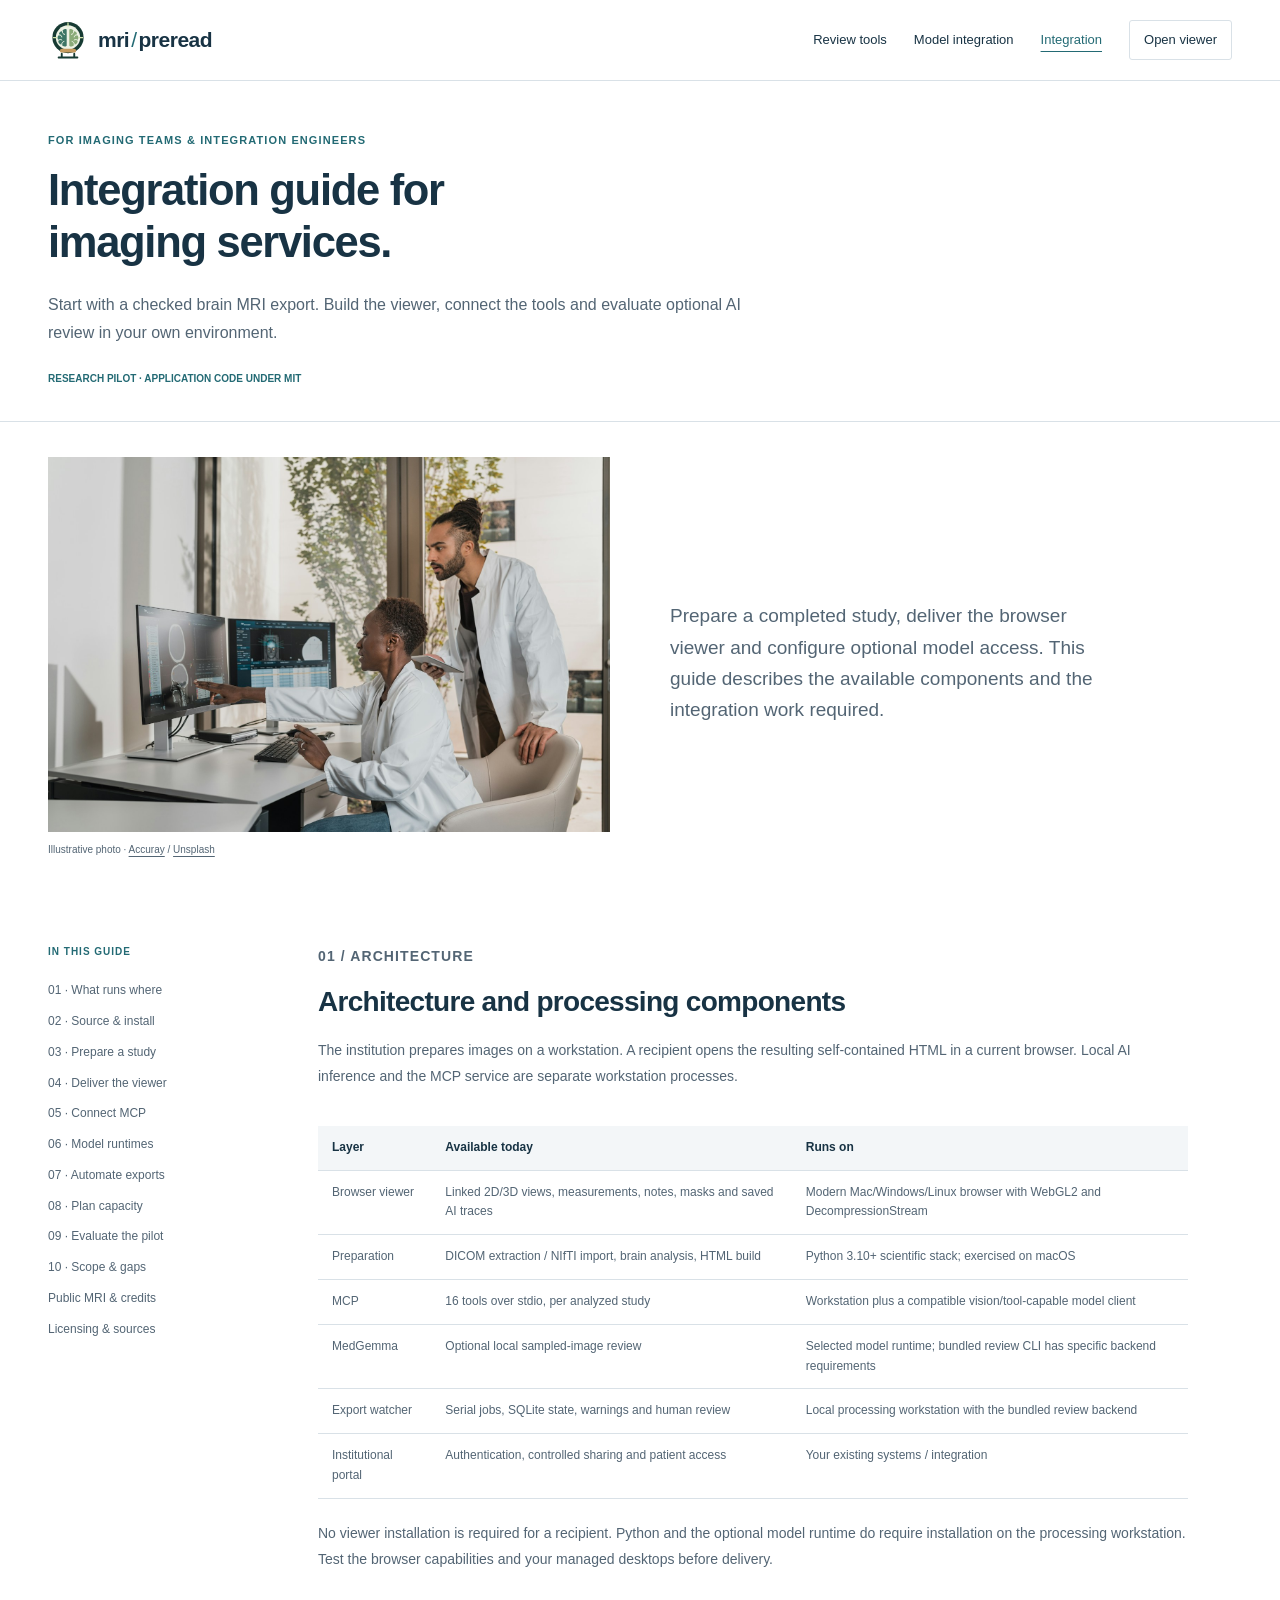
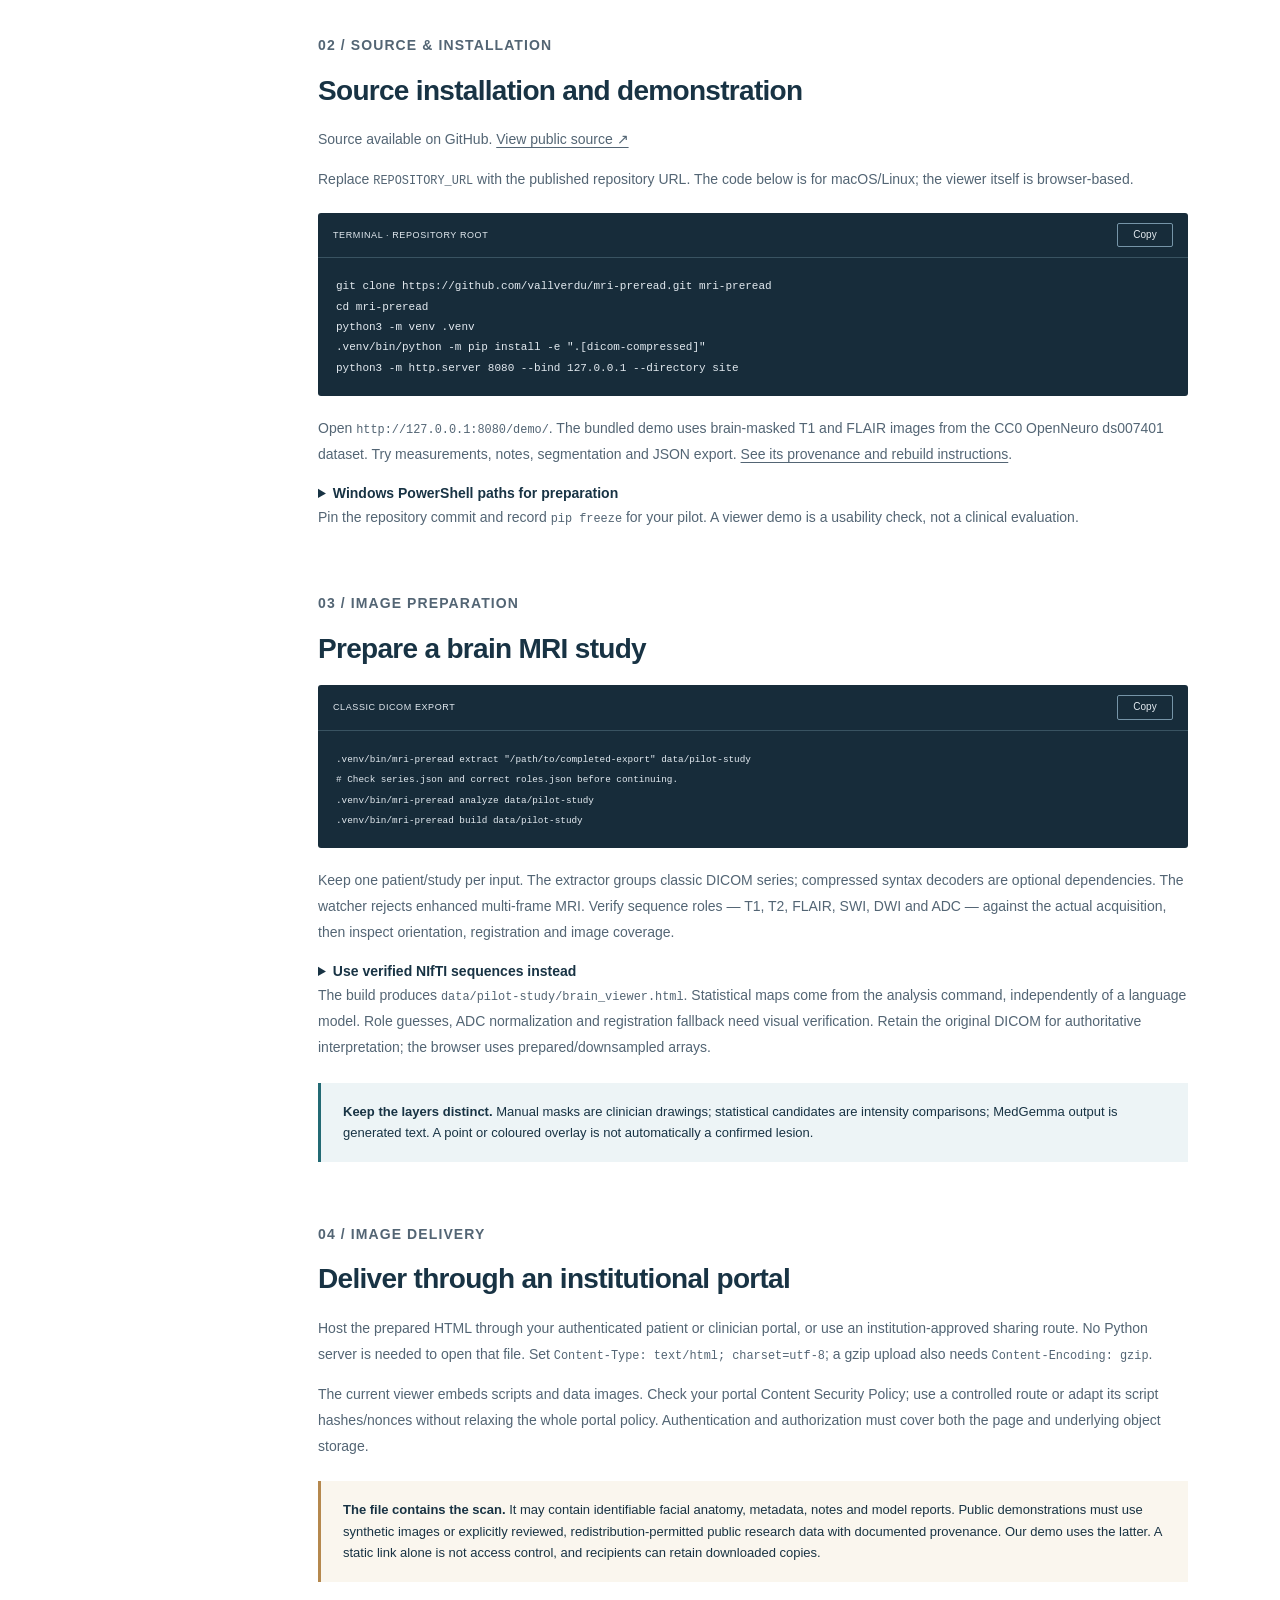
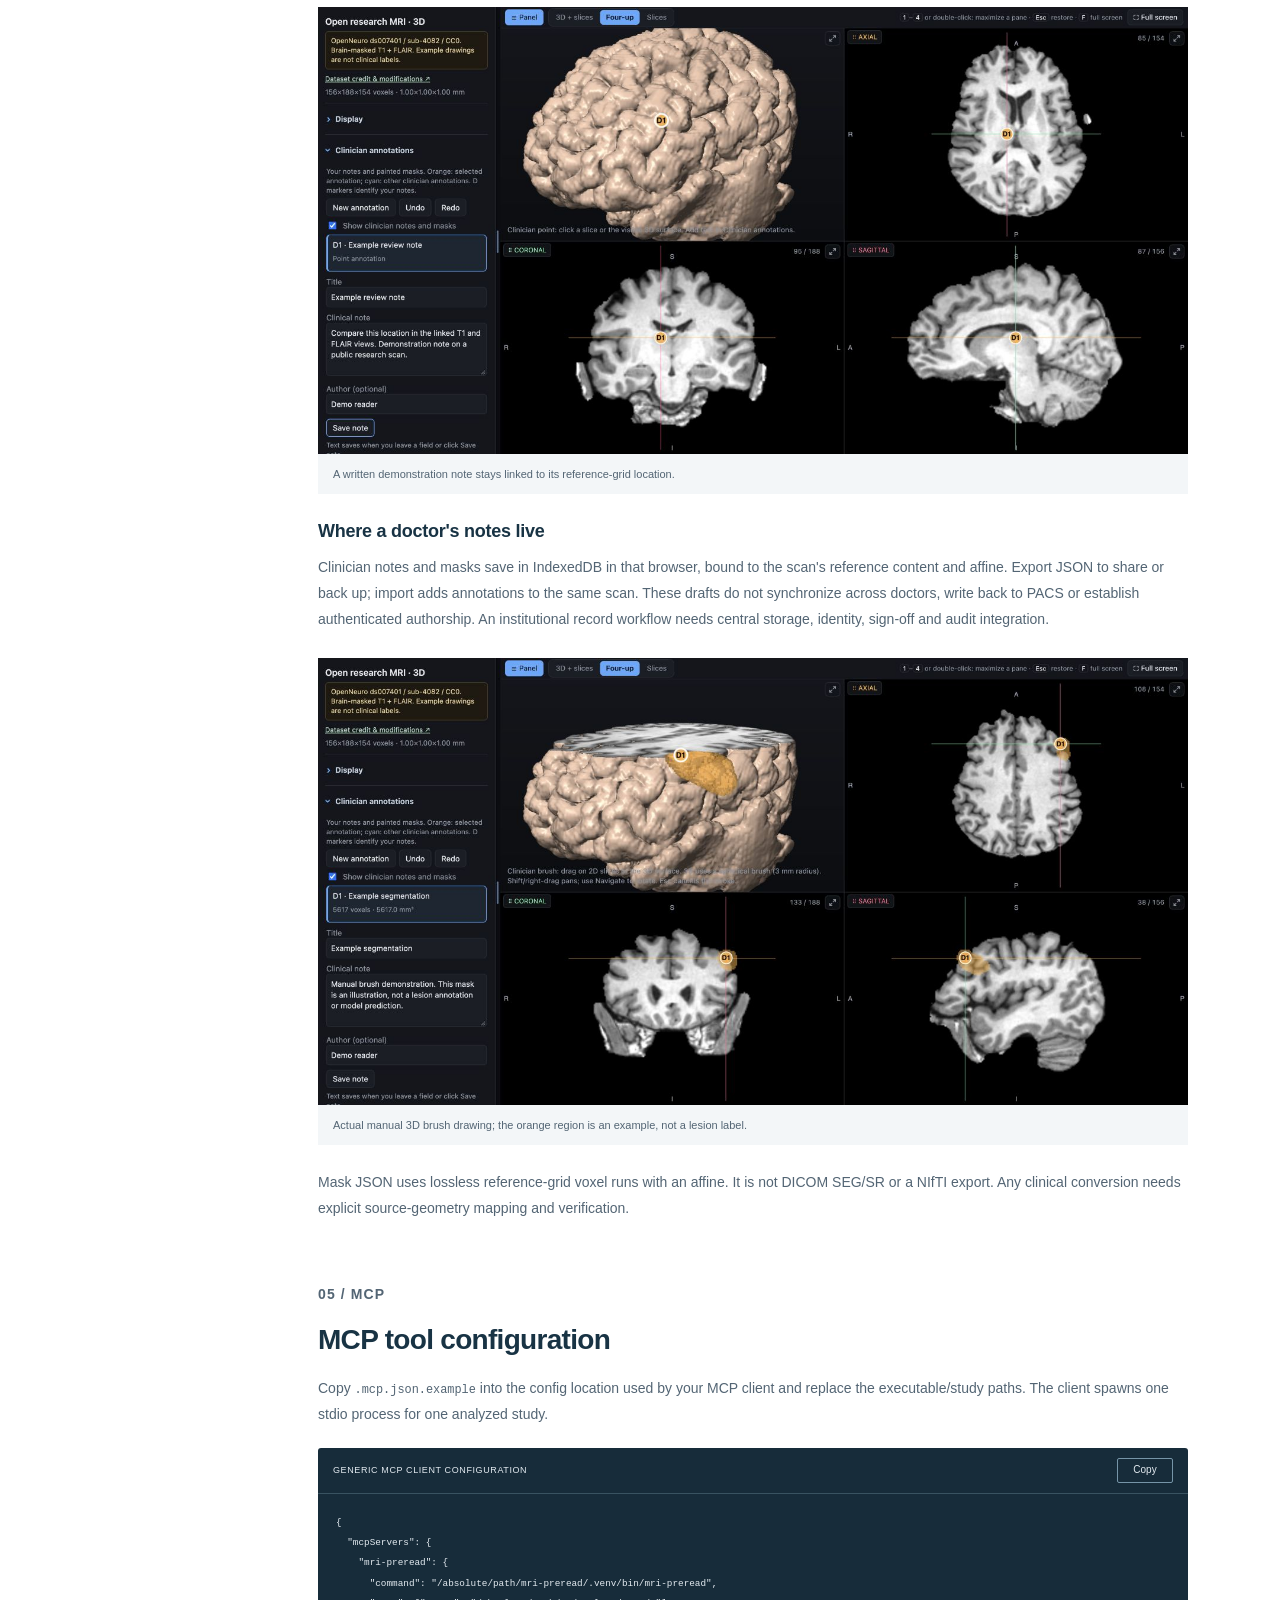
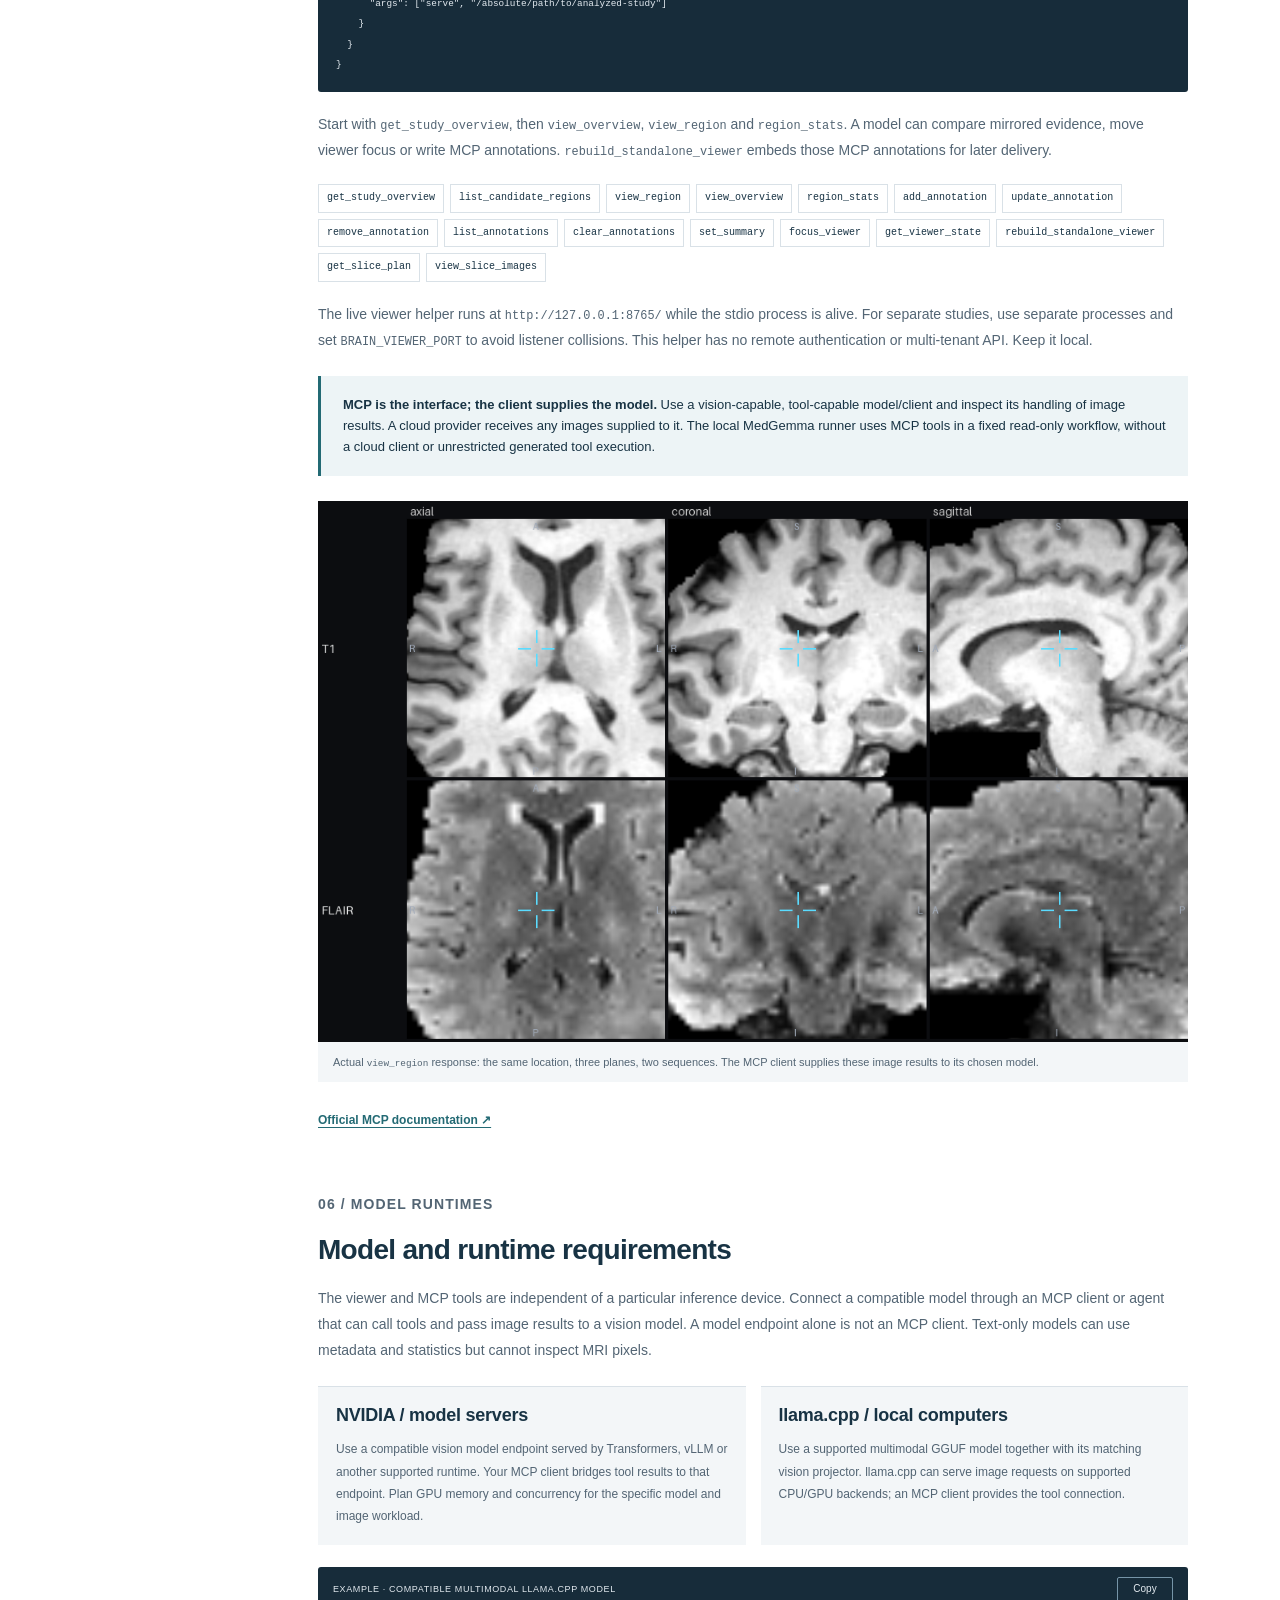
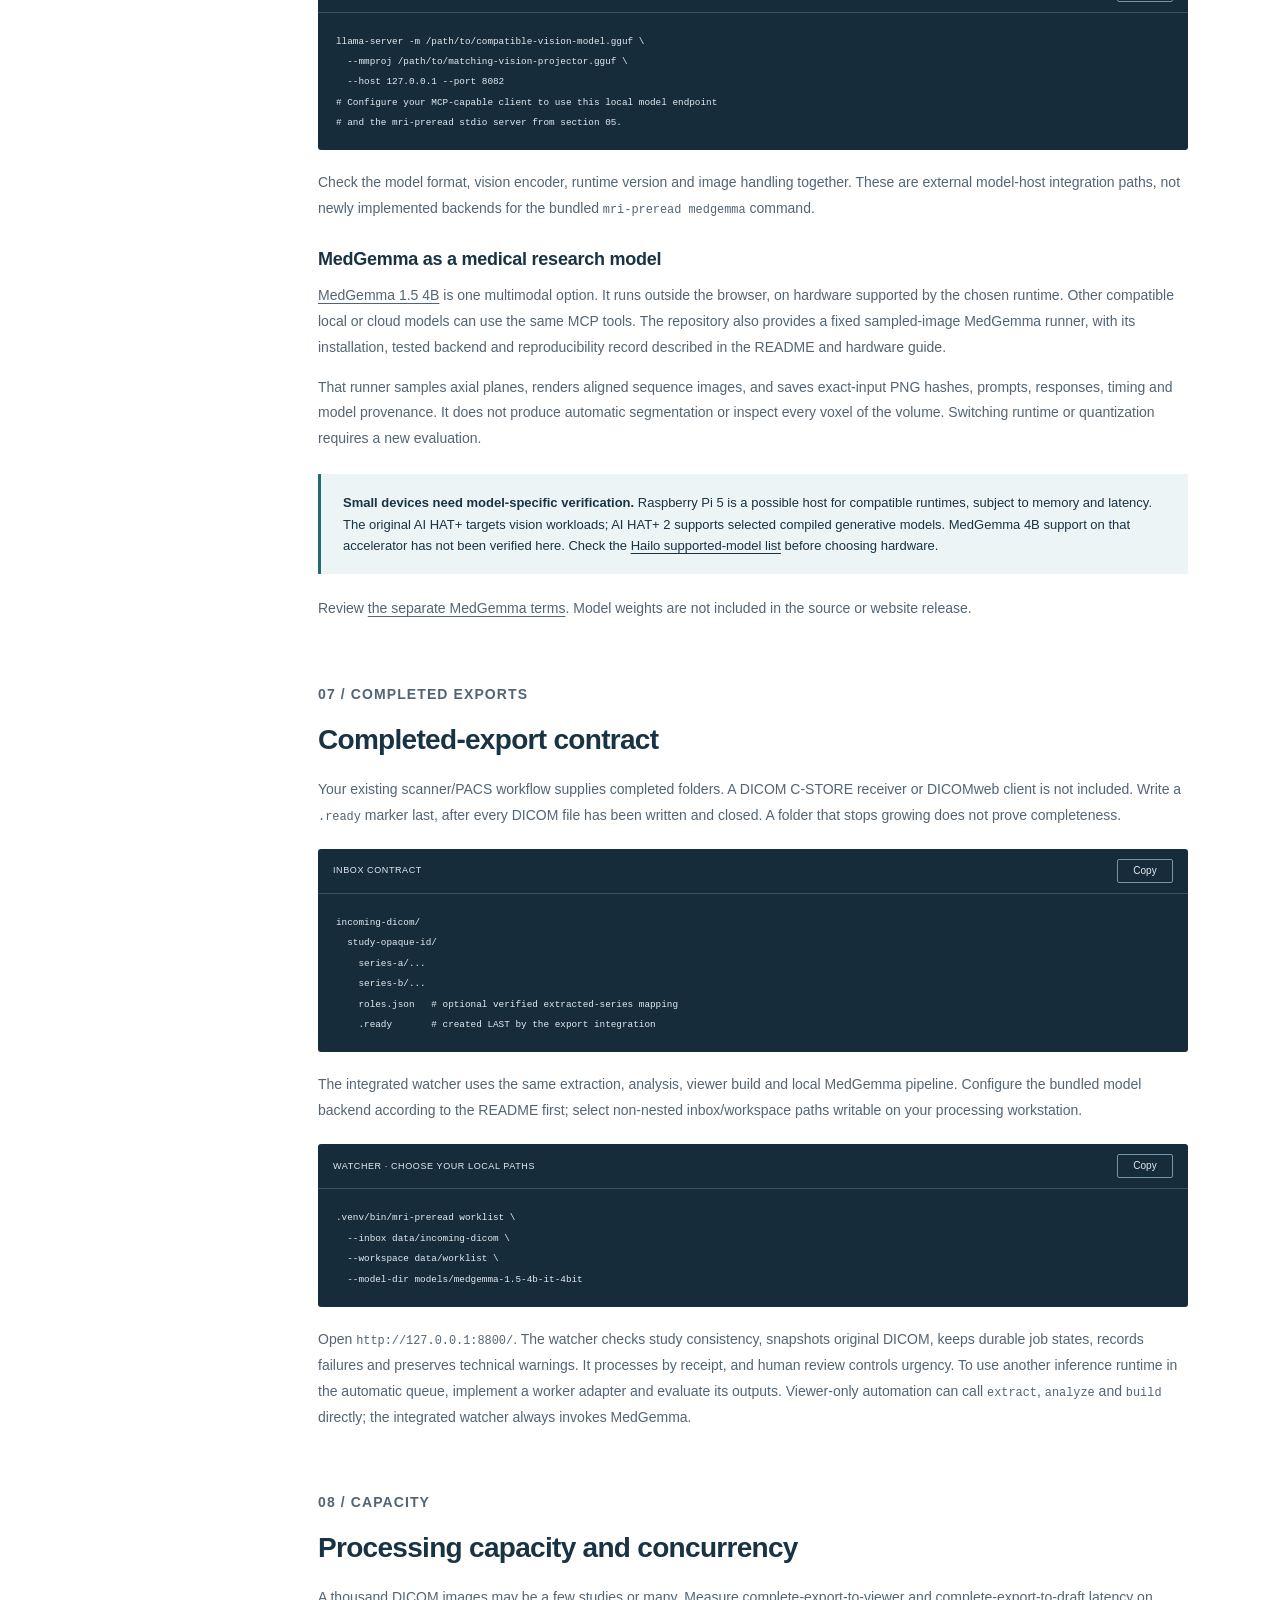
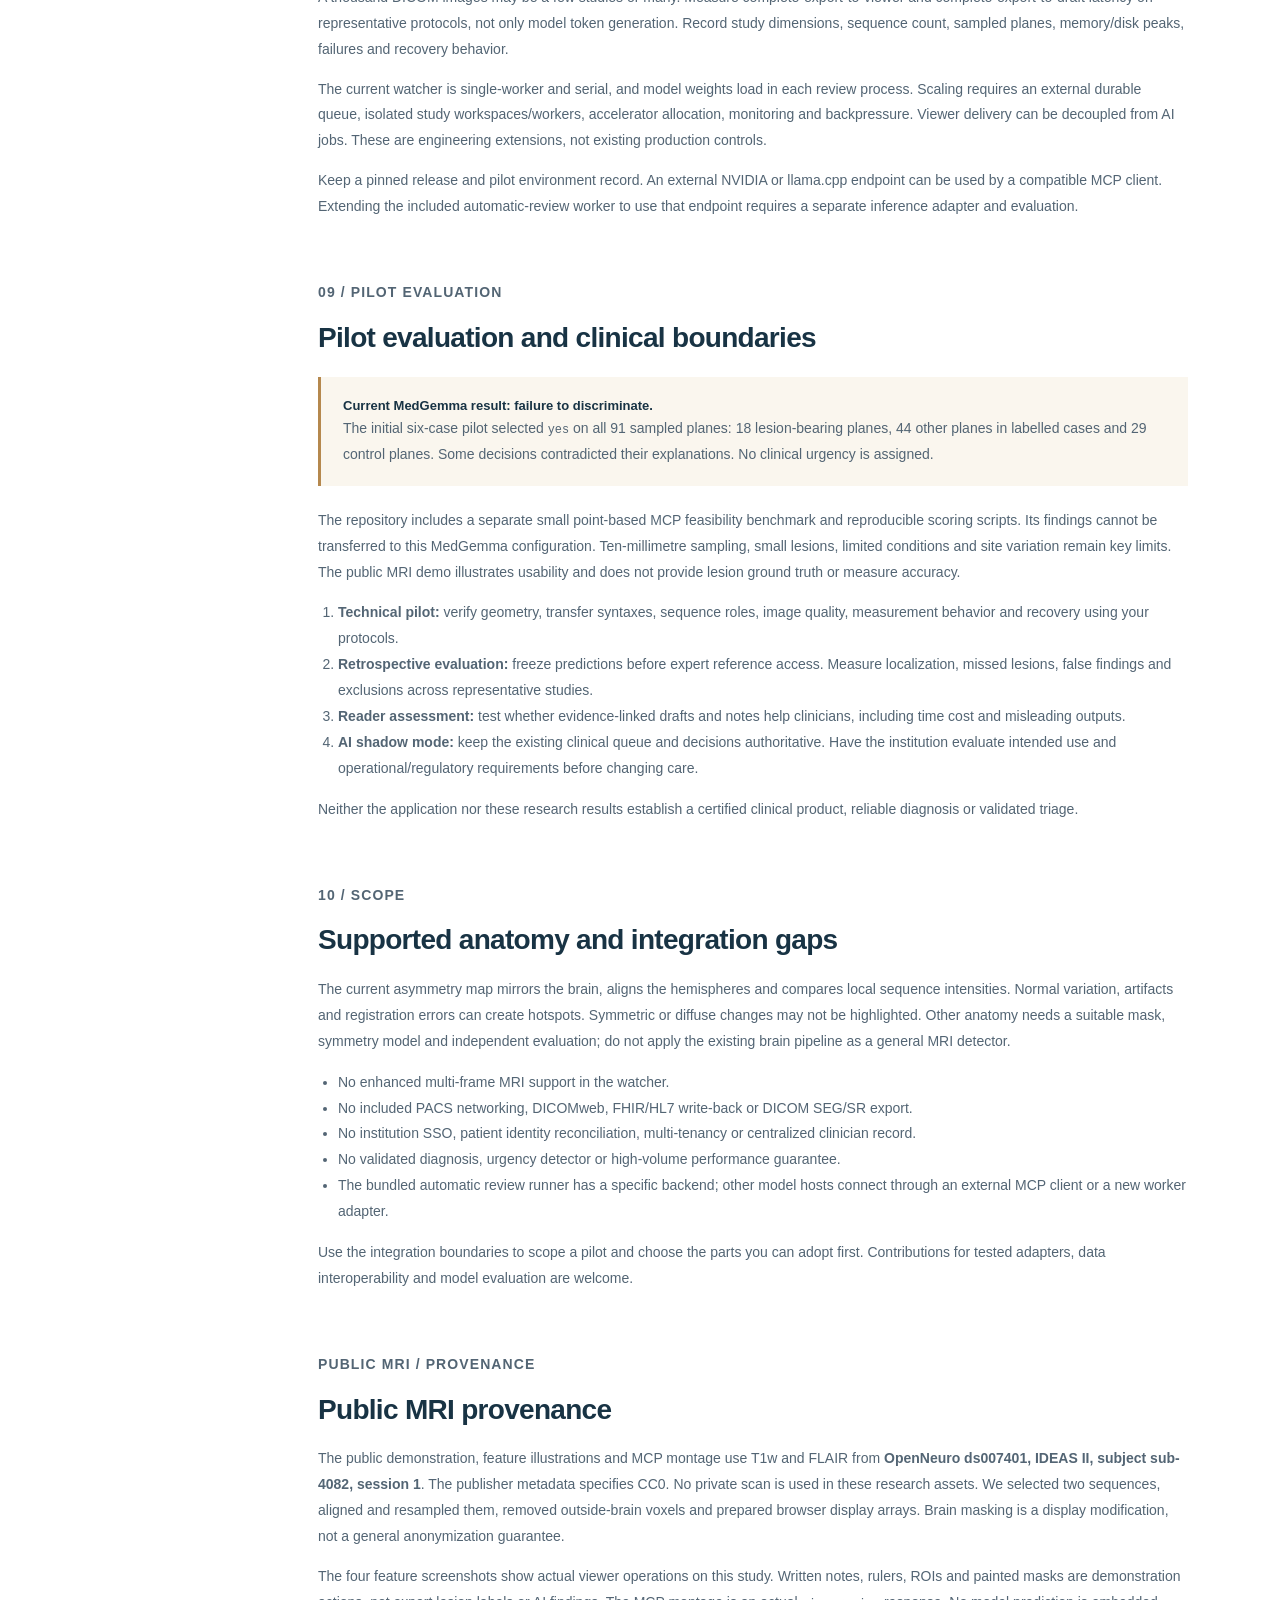
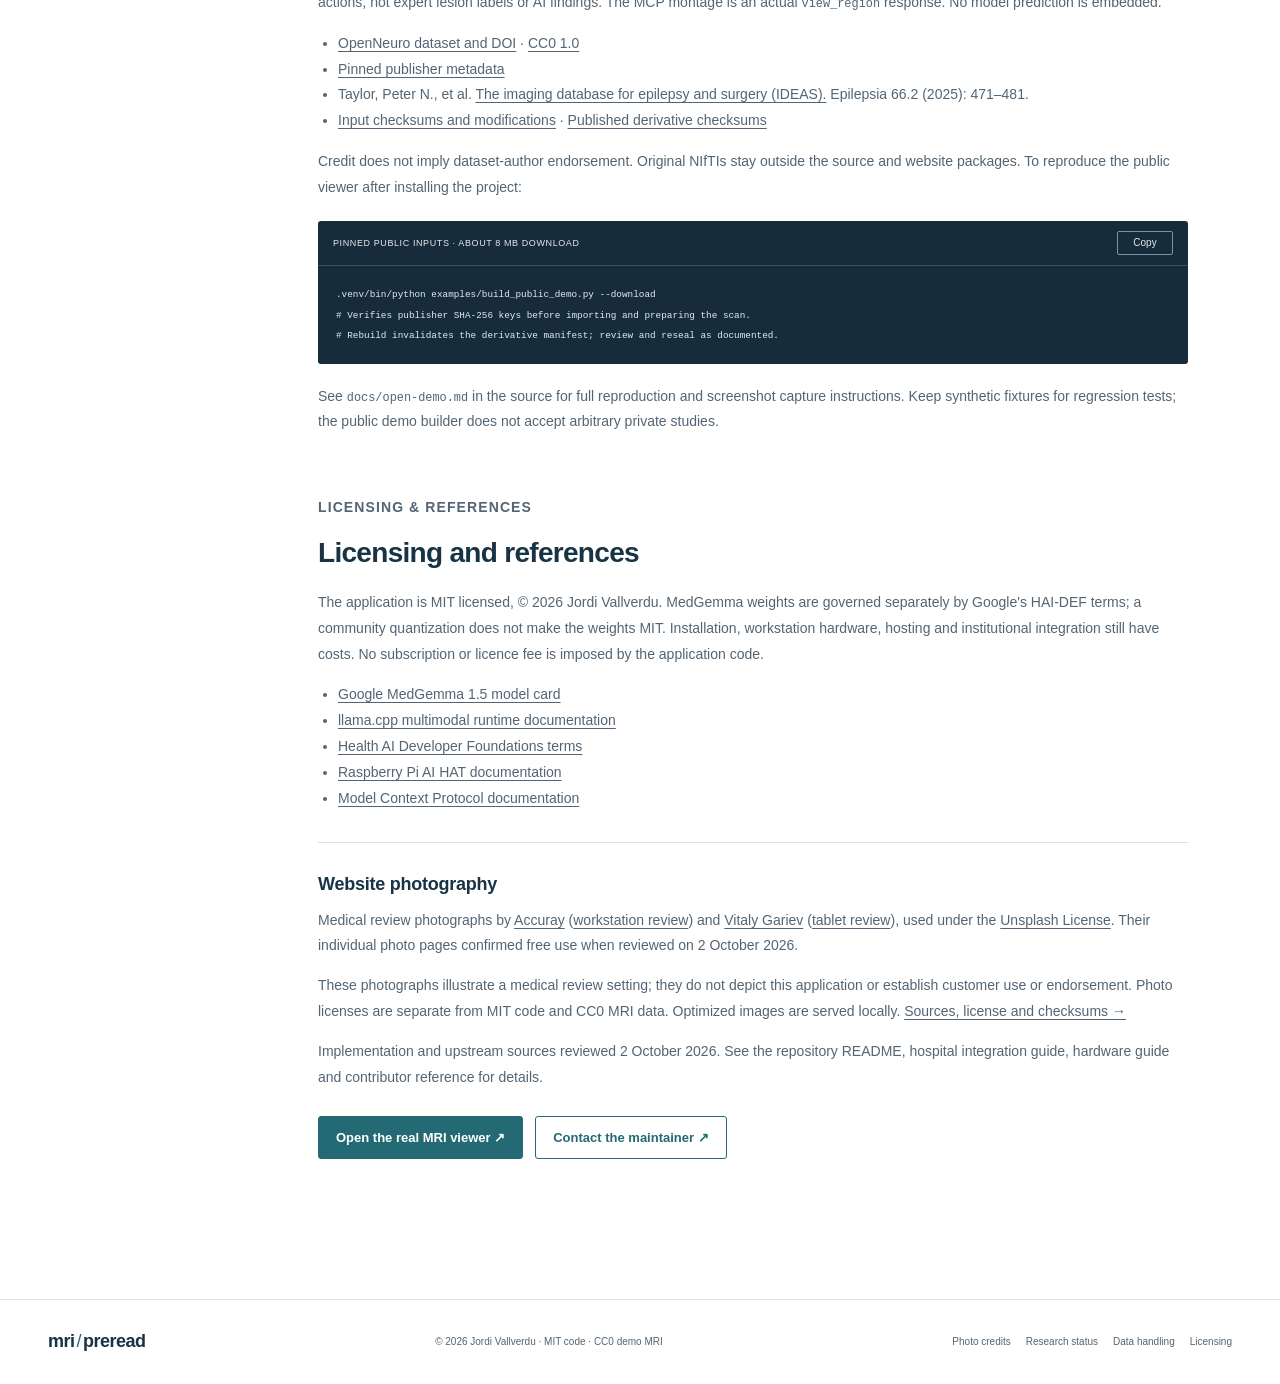
==== site/integrate.html @ c19b7499 "Initial public release of MRI viewer and research assistant" ====
<!doctype html><html lang="en"><head><meta charset="utf-8"><meta name="viewport" content="width=device-width, initial-scale=1"><meta name="description" content="A practical integration guide for hospitals and imaging clinics: clone, prepare MRI, deliver a browser viewer, configure MCP, run MedGemma locally and automate completed exports."><meta name="theme-color" content="#ffffff"><title>Integration guide · mri-preread</title><link rel="icon" href="assets/icon.svg" type="image/svg+xml"><link rel="stylesheet" href="styles.css?v=interactive-header-3"><script src="site-config.js" defer></script><script src="site.js" defer></script></head>
<body><a class="skip" href="#main">Skip to content</a><header class="header"><a class="brand" href="index.html"><img src="assets/icon.svg" alt="" width="40" height="40">mri<span>/</span>preread</a><nav aria-label="Main navigation"><a href="index.html#workspace">Review tools</a><a href="index.html#ai">Model integration</a><a href="integrate.html" aria-current="page">Integration</a><a class="nav-cta" href="demo/index.html#panel=1">Open viewer</a></nav></header>
<main id="main"><div class="guide-hero wrap"><p class="eyebrow">FOR IMAGING TEAMS &amp; INTEGRATION ENGINEERS</p><h1>Integration guide for<br>imaging services.</h1><p class="lead">Start with a checked brain MRI export. Build the viewer, connect the tools and evaluate optional AI review in your own environment.</p><span class="tag">RESEARCH PILOT · APPLICATION CODE UNDER MIT</span></div>
<div class="wrap guide-photo"><figure><img src="assets/clinical-review.jpg" alt="Illustrative photograph of two clinicians discussing medical images at a workstation" width="1600" height="1067" loading="lazy" decoding="async"><figcaption>Illustrative photo · <a href="https://unsplash.com/@accuray">Accuray</a> / <a href="https://unsplash.com/photos/medical-professionals-reviewing-brain-scan-5VkNa1LrS8A">Unsplash</a></figcaption></figure><p>Prepare a completed study, deliver the browser viewer and configure optional model access. This guide describes the available components and the integration work required.</p></div>
<div class="guide-grid wrap"><nav class="guide-nav" aria-label="Guide contents"><span>IN THIS GUIDE</span><a href="#architecture">01 · What runs where</a><a href="#source">02 · Source &amp; install</a><a href="#prepare">03 · Prepare a study</a><a href="#delivery">04 · Deliver the viewer</a><a href="#mcp">05 · Connect MCP</a><a href="#medgemma">06 · Model runtimes</a><a href="#exports">07 · Automate exports</a><a href="#capacity">08 · Plan capacity</a><a href="#validation">09 · Evaluate the pilot</a><a href="#scope">10 · Scope &amp; gaps</a><a href="#dataset">Public MRI &amp; credits</a><a href="#license">Licensing &amp; sources</a></nav>
<div class="guide-content">
<section id="architecture"><p class="eyebrow">01 / ARCHITECTURE</p><h2>Architecture and processing components</h2><p>The institution prepares images on a workstation. A recipient opens the resulting self-contained HTML in a current browser. Local AI inference and the MCP service are separate workstation processes.</p><div class="table-wrap"><table><thead><tr><th>Layer</th><th>Available today</th><th>Runs on</th></tr></thead><tbody><tr><td>Browser viewer</td><td>Linked 2D/3D views, measurements, notes, masks and saved AI traces</td><td>Modern Mac/Windows/Linux browser with WebGL2 and DecompressionStream</td></tr><tr><td>Preparation</td><td>DICOM extraction / NIfTI import, brain analysis, HTML build</td><td>Python 3.10+ scientific stack; exercised on macOS</td></tr><tr><td>MCP</td><td>16 tools over stdio, per analyzed study</td><td>Workstation plus a compatible vision/tool-capable model client</td></tr><tr><td>MedGemma</td><td>Optional local sampled-image review</td><td>Selected model runtime; bundled review CLI has specific backend requirements</td></tr><tr><td>Export watcher</td><td>Serial jobs, SQLite state, warnings and human review</td><td>Local processing workstation with the bundled review backend</td></tr><tr><td>Institutional portal</td><td>Authentication, controlled sharing and patient access</td><td>Your existing systems / integration</td></tr></tbody></table></div><p>No viewer installation is required for a recipient. Python and the optional model runtime do require installation on the processing workstation. Test the browser capabilities and your managed desktops before delivery.</p></section>
<section id="source"><p class="eyebrow">02 / SOURCE &amp; INSTALLATION</p><h2>Source installation and demonstration</h2><p><span data-repo-state>The public repository URL has not been assigned for this release.</span> <a data-repo-link href="https://github.com/vallverdu">Maintainer source profile ↗</a></p><p class="repo-hint">Replace <code>REPOSITORY_URL</code> with the published repository URL. The code below is for macOS/Linux; the viewer itself is browser-based.</p><div class="code-block"><div class="code-top"><span>TERMINAL · REPOSITORY ROOT</span><button class="copy" data-copy="installCode">Copy</button></div><pre id="installCode"><code>git clone REPOSITORY_URL mri-preread
cd mri-preread
python3 -m venv .venv
.venv/bin/python -m pip install -e ".[dicom-compressed]"
python3 -m http.server 8080 --bind 127.0.0.1 --directory site</code></pre></div><p>Open <code>http://127.0.0.1:8080/demo/</code>. The bundled demo uses brain-masked T1 and FLAIR images from the CC0 OpenNeuro ds007401 dataset. Try measurements, notes, segmentation and JSON export. <a href="#dataset">See its provenance and rebuild instructions</a>.</p><details><summary>Windows PowerShell paths for preparation</summary><div class="code-block"><pre><code>py -m venv .venv
.venv\Scripts\python.exe -m pip install -e ".[dicom-compressed]"
.venv\Scripts\mri-preread.exe extract "C:\path\to\export" data\pilot-study</code></pre></div><p>Windows preparation has not been verified here against institutional acquisitions. The included review CLI and integrated watcher have additional backend prerequisites documented in the repository hardware guide. Check your dependency and DICOM protocol support.</p></details><p>Pin the repository commit and record <code>pip freeze</code> for your pilot. A viewer demo is a usability check, not a clinical evaluation.</p></section>
<section id="prepare"><p class="eyebrow">03 / IMAGE PREPARATION</p><h2>Prepare a brain MRI study</h2><div class="code-block"><div class="code-top"><span>CLASSIC DICOM EXPORT</span><button class="copy" data-copy="prepareCode">Copy</button></div><pre id="prepareCode"><code>.venv/bin/mri-preread extract "/path/to/completed-export" data/pilot-study
# Check series.json and correct roles.json before continuing.
.venv/bin/mri-preread analyze data/pilot-study
.venv/bin/mri-preread build data/pilot-study</code></pre></div><p>Keep one patient/study per input. The extractor groups classic DICOM series; compressed syntax decoders are optional dependencies. The watcher rejects enhanced multi-frame MRI. Verify sequence roles — T1, T2, FLAIR, SWI, DWI and ADC — against the actual acquisition, then inspect orientation, registration and image coverage.</p><details><summary>Use verified NIfTI sequences instead</summary><div class="code-block"><pre><code>.venv/bin/mri-preread import data/pilot-study \
  --flair "/path/to/flair.nii.gz" \
  --dwi "/path/to/dwi.nii.gz" \
  --adc "/path/to/adc.nii.gz"
.venv/bin/mri-preread analyze data/pilot-study
.venv/bin/mri-preread build data/pilot-study</code></pre></div></details><p>The build produces <code>data/pilot-study/brain_viewer.html</code>. Statistical maps come from the analysis command, independently of a language model. Role guesses, ADC normalization and registration fallback need visual verification. Retain the original DICOM for authoritative interpretation; the browser uses prepared/downsampled arrays.</p><div class="callout"><strong>Keep the layers distinct.</strong> Manual masks are clinician drawings; statistical candidates are intensity comparisons; MedGemma output is generated text. A point or coloured overlay is not automatically a confirmed lesion.</div></section>
<section id="delivery"><p class="eyebrow">04 / IMAGE DELIVERY</p><h2>Deliver through an institutional portal</h2><p>Host the prepared HTML through your authenticated patient or clinician portal, or use an institution-approved sharing route. No Python server is needed to open that file. Set <code>Content-Type: text/html; charset=utf-8</code>; a gzip upload also needs <code>Content-Encoding: gzip</code>.</p><p>The current viewer embeds scripts and data images. Check your portal Content Security Policy; use a controlled route or adapt its script hashes/nonces without relaxing the whole portal policy. Authentication and authorization must cover both the page and underlying object storage.</p><div class="callout warning"><strong>The file contains the scan.</strong> It may contain identifiable facial anatomy, metadata, notes and model reports. Public demonstrations must use synthetic images or explicitly reviewed, redistribution-permitted public research data with documented provenance. Our demo uses the latter. A static link alone is not access control, and recipients can retain downloaded copies.</div><figure class="guide-illustration"><img src="assets/feature-notes.jpg" alt="Example written note linked to a 3D marker and three real MRI planes" width="1470" height="756" loading="lazy"><figcaption>A written demonstration note stays linked to its reference-grid location.</figcaption></figure><h3>Where a doctor's notes live</h3><p>Clinician notes and masks save in IndexedDB in that browser, bound to the scan's reference content and affine. Export JSON to share or back up; import adds annotations to the same scan. These drafts do not synchronize across doctors, write back to PACS or establish authenticated authorship. An institutional record workflow needs central storage, identity, sign-off and audit integration.</p><figure class="guide-illustration"><img src="assets/feature-masks.jpg" alt="Demonstration mask painted on the real MRI surface and visible in all three planes" width="1470" height="756" loading="lazy"><figcaption>Actual manual 3D brush drawing; the orange region is an example, not a lesion label.</figcaption></figure><p>Mask JSON uses lossless reference-grid voxel runs with an affine. It is not DICOM SEG/SR or a NIfTI export. Any clinical conversion needs explicit source-geometry mapping and verification.</p></section>
<section id="mcp"><p class="eyebrow">05 / MCP</p><h2>MCP tool configuration</h2><p>Copy <code>.mcp.json.example</code> into the config location used by your MCP client and replace the executable/study paths. The client spawns one stdio process for one analyzed study.</p><div class="code-block"><div class="code-top"><span>GENERIC MCP CLIENT CONFIGURATION</span><button class="copy" data-copy="mcpCode">Copy</button></div><pre id="mcpCode"><code>{
  "mcpServers": {
    "mri-preread": {
      "command": "/absolute/path/mri-preread/.venv/bin/mri-preread",
      "args": ["serve", "/absolute/path/to/analyzed-study"]
    }
  }
}</code></pre></div><p>Start with <code>get_study_overview</code>, then <code>view_overview</code>, <code>view_region</code> and <code>region_stats</code>. A model can compare mirrored evidence, move viewer focus or write MCP annotations. <code>rebuild_standalone_viewer</code> embeds those MCP annotations for later delivery.</p><div class="tool-pills"><code>get_study_overview</code><code>list_candidate_regions</code><code>view_region</code><code>view_overview</code><code>region_stats</code><code>add_annotation</code><code>update_annotation</code><code>remove_annotation</code><code>list_annotations</code><code>clear_annotations</code><code>set_summary</code><code>focus_viewer</code><code>get_viewer_state</code><code>rebuild_standalone_viewer</code><code>get_slice_plan</code><code>view_slice_images</code></div><p>The live viewer helper runs at <code>http://127.0.0.1:8765/</code> while the stdio process is alive. For separate studies, use separate processes and set <code>BRAIN_VIEWER_PORT</code> to avoid listener collisions. This helper has no remote authentication or multi-tenant API. Keep it local.</p><div class="callout"><strong>MCP is the interface; the client supplies the model.</strong> Use a vision-capable, tool-capable model/client and inspect its handling of image results. A cloud provider receives any images supplied to it. The local MedGemma runner uses MCP tools in a fixed read-only workflow, without a cloud client or unrestricted generated tool execution.</div><figure class="guide-illustration"><img src="assets/feature-mcp.png" alt="Actual MCP view_region result showing three planes of the public T1 and FLAIR scan" width="1078" height="670" loading="lazy"><figcaption>Actual <code>view_region</code> response: the same location, three planes, two sequences. The MCP client supplies these image results to its chosen model.</figcaption></figure><a class="text-link" href="https://modelcontextprotocol.io/docs/getting-started/intro">Official MCP documentation ↗</a></section>
<section id="medgemma"><p class="eyebrow">06 / MODEL RUNTIMES</p><h2>Model and runtime requirements</h2><p>The viewer and MCP tools are independent of a particular inference device. Connect a compatible model through an MCP client or agent that can call tools and pass image results to a vision model. A model endpoint alone is not an MCP client. Text-only models can use metadata and statistics but cannot inspect MRI pixels.</p><div class="runtime-grid"><article><h3>NVIDIA / model servers</h3><p>Use a compatible vision model endpoint served by Transformers, vLLM or another supported runtime. Your MCP client bridges tool results to that endpoint. Plan GPU memory and concurrency for the specific model and image workload.</p></article><article><h3>llama.cpp / local computers</h3><p>Use a supported multimodal GGUF model together with its matching vision projector. llama.cpp can serve image requests on supported CPU/GPU backends; an MCP client provides the tool connection.</p></article></div><div class="code-block"><div class="code-top"><span>EXAMPLE · COMPATIBLE MULTIMODAL LLAMA.CPP MODEL</span><button class="copy" data-copy="modelCode">Copy</button></div><pre id="modelCode"><code>llama-server -m /path/to/compatible-vision-model.gguf \
  --mmproj /path/to/matching-vision-projector.gguf \
  --host 127.0.0.1 --port 8082
# Configure your MCP-capable client to use this local model endpoint
# and the mri-preread stdio server from section 05.</code></pre></div><p>Check the model format, vision encoder, runtime version and image handling together. These are external model-host integration paths, not newly implemented backends for the bundled <code>mri-preread medgemma</code> command.</p><h3>MedGemma as a medical research model</h3><p><a href="https://huggingface.co/google/medgemma-1.5-4b-it">MedGemma 1.5 4B</a> is one multimodal option. It runs outside the browser, on hardware supported by the chosen runtime. Other compatible local or cloud models can use the same MCP tools. The repository also provides a fixed sampled-image MedGemma runner, with its installation, tested backend and reproducibility record described in the README and hardware guide.</p><p>That runner samples axial planes, renders aligned sequence images, and saves exact-input PNG hashes, prompts, responses, timing and model provenance. It does not produce automatic segmentation or inspect every voxel of the volume. Switching runtime or quantization requires a new evaluation.</p><div class="callout"><strong>Small devices need model-specific verification.</strong> Raspberry Pi 5 is a possible host for compatible runtimes, subject to memory and latency. The original AI HAT+ targets vision workloads; AI HAT+ 2 supports selected compiled generative models. MedGemma 4B support on that accelerator has not been verified here. Check the <a href="https://github.com/hailo-ai/hailo_model_zoo_genai/blob/main/docs/MODELS.rst">Hailo supported-model list</a> before choosing hardware.</div><p>Review <a href="https://developers.google.com/health-ai-developer-foundations/terms">the separate MedGemma terms</a>. Model weights are not included in the source or website release.</p></section>
<section id="exports"><p class="eyebrow">07 / COMPLETED EXPORTS</p><h2>Completed-export contract</h2><p>Your existing scanner/PACS workflow supplies completed folders. A DICOM C-STORE receiver or DICOMweb client is not included. Write a <code>.ready</code> marker last, after every DICOM file has been written and closed. A folder that stops growing does not prove completeness.</p><div class="code-block"><div class="code-top"><span>INBOX CONTRACT</span><button class="copy" data-copy="folderCode">Copy</button></div><pre id="folderCode"><code>incoming-dicom/
  study-opaque-id/
    series-a/...
    series-b/...
    roles.json   # optional verified extracted-series mapping
    .ready       # created LAST by the export integration</code></pre></div><p>The integrated watcher uses the same extraction, analysis, viewer build and local MedGemma pipeline. Configure the bundled model backend according to the README first; select non-nested inbox/workspace paths writable on your processing workstation.</p><div class="code-block"><div class="code-top"><span>WATCHER · CHOOSE YOUR LOCAL PATHS</span><button class="copy" data-copy="watchCode">Copy</button></div><pre id="watchCode"><code>.venv/bin/mri-preread worklist \
  --inbox data/incoming-dicom \
  --workspace data/worklist \
  --model-dir models/medgemma-1.5-4b-it-4bit</code></pre></div><p>Open <code>http://127.0.0.1:8800/</code>. The watcher checks study consistency, snapshots original DICOM, keeps durable job states, records failures and preserves technical warnings. It processes by receipt, and human review controls urgency. To use another inference runtime in the automatic queue, implement a worker adapter and evaluate its outputs. Viewer-only automation can call <code>extract</code>, <code>analyze</code> and <code>build</code> directly; the integrated watcher always invokes MedGemma.</p></section>
<section id="capacity"><p class="eyebrow">08 / CAPACITY</p><h2>Processing capacity and concurrency</h2><p>A thousand DICOM images may be a few studies or many. Measure complete-export-to-viewer and complete-export-to-draft latency on representative protocols, not only model token generation. Record study dimensions, sequence count, sampled planes, memory/disk peaks, failures and recovery behavior.</p><p>The current watcher is single-worker and serial, and model weights load in each review process. Scaling requires an external durable queue, isolated study workspaces/workers, accelerator allocation, monitoring and backpressure. Viewer delivery can be decoupled from AI jobs. These are engineering extensions, not existing production controls.</p><p>Keep a pinned release and pilot environment record. An external NVIDIA or llama.cpp endpoint can be used by a compatible MCP client. Extending the included automatic-review worker to use that endpoint requires a separate inference adapter and evaluation.</p></section>
<section id="validation"><p class="eyebrow">09 / PILOT EVALUATION</p><h2>Pilot evaluation and clinical boundaries</h2><div class="callout warning"><strong>Current MedGemma result: failure to discriminate.</strong><p>The initial six-case pilot selected <code>yes</code> on all 91 sampled planes: 18 lesion-bearing planes, 44 other planes in labelled cases and 29 control planes. Some decisions contradicted their explanations. No clinical urgency is assigned.</p></div><p>The repository includes a separate small point-based MCP feasibility benchmark and reproducible scoring scripts. Its findings cannot be transferred to this MedGemma configuration. Ten-millimetre sampling, small lesions, limited conditions and site variation remain key limits. The public MRI demo illustrates usability and does not provide lesion ground truth or measure accuracy.</p><ol><li><strong>Technical pilot:</strong> verify geometry, transfer syntaxes, sequence roles, image quality, measurement behavior and recovery using your protocols.</li><li><strong>Retrospective evaluation:</strong> freeze predictions before expert reference access. Measure localization, missed lesions, false findings and exclusions across representative studies.</li><li><strong>Reader assessment:</strong> test whether evidence-linked drafts and notes help clinicians, including time cost and misleading outputs.</li><li><strong>AI shadow mode:</strong> keep the existing clinical queue and decisions authoritative. Have the institution evaluate intended use and operational/regulatory requirements before changing care.</li></ol><p>Neither the application nor these research results establish a certified clinical product, reliable diagnosis or validated triage.</p></section>
<section id="scope"><p class="eyebrow">10 / SCOPE</p><h2>Supported anatomy and integration gaps</h2><p>The current asymmetry map mirrors the brain, aligns the hemispheres and compares local sequence intensities. Normal variation, artifacts and registration errors can create hotspots. Symmetric or diffuse changes may not be highlighted. Other anatomy needs a suitable mask, symmetry model and independent evaluation; do not apply the existing brain pipeline as a general MRI detector.</p><ul><li>No enhanced multi-frame MRI support in the watcher.</li><li>No included PACS networking, DICOMweb, FHIR/HL7 write-back or DICOM SEG/SR export.</li><li>No institution SSO, patient identity reconciliation, multi-tenancy or centralized clinician record.</li><li>No validated diagnosis, urgency detector or high-volume performance guarantee.</li><li>The bundled automatic review runner has a specific backend; other model hosts connect through an external MCP client or a new worker adapter.</li></ul><p>Use the integration boundaries to scope a pilot and choose the parts you can adopt first. Contributions for tested adapters, data interoperability and model evaluation are welcome.</p></section>
<section id="dataset"><p class="eyebrow">PUBLIC MRI / PROVENANCE</p><h2>Public MRI provenance</h2><p>The public demonstration, feature illustrations and MCP montage use T1w and FLAIR from <strong>OpenNeuro ds007401, IDEAS II, subject sub-4082, session 1</strong>. The publisher metadata specifies CC0. No private scan is used in these research assets. We selected two sequences, aligned and resampled them, removed outside-brain voxels and prepared browser display arrays. Brain masking is a display modification, not a general anonymization guarantee.</p><p>The four feature screenshots show actual viewer operations on this study. Written notes, rulers, ROIs and painted masks are demonstration actions, not expert lesion labels or AI findings. The MCP montage is an actual <code>view_region</code> response. No model prediction is embedded.</p><ul><li><a href="https://openneuro.org/datasets/ds007401/versions/1.0.0">OpenNeuro dataset and DOI</a> · <a href="https://creativecommons.org/publicdomain/zero/1.0/">CC0 1.0</a></li><li><a href="https://github.com/OpenNeuroDatasets/ds007401/blob/2e7f2573a5f8a9921cb19fca5e601bc141633f49/dataset_description.json">Pinned publisher metadata</a></li><li>Taylor, Peter N., et al. <a href="https://doi.org/10.1111/epi.18192">The imaging database for epilepsy and surgery (IDEAS).</a> Epilepsia 66.2 (2025): 471–481.</li><li><a href="demo/source-record.json">Input checksums and modifications</a> · <a href="demo/artifacts.json">Published derivative checksums</a></li></ul><p>Credit does not imply dataset-author endorsement. Original NIfTIs stay outside the source and website packages. To reproduce the public viewer after installing the project:</p><div class="code-block"><div class="code-top"><span>PINNED PUBLIC INPUTS · ABOUT 8 MB DOWNLOAD</span><button class="copy" data-copy="datasetCode">Copy</button></div><pre id="datasetCode"><code>.venv/bin/python examples/build_public_demo.py --download
# Verifies publisher SHA-256 keys before importing and preparing the scan.
# Rebuild invalidates the derivative manifest; review and reseal as documented.</code></pre></div><p>See <code>docs/open-demo.md</code> in the source for full reproduction and screenshot capture instructions. Keep synthetic fixtures for regression tests; the public demo builder does not accept arbitrary private studies.</p></section>
<section id="license"><p class="eyebrow">LICENSING &amp; REFERENCES</p><h2>Licensing and references</h2><p>The application is MIT licensed, © 2026 Jordi Vallverdu. MedGemma weights are governed separately by Google's HAI-DEF terms; a community quantization does not make the weights MIT. Installation, workstation hardware, hosting and institutional integration still have costs. No subscription or licence fee is imposed by the application code.</p><ul><li><a href="https://huggingface.co/google/medgemma-1.5-4b-it">Google MedGemma 1.5 model card</a></li><li><a href="https://github.com/ggml-org/llama.cpp/blob/master/docs/multimodal.md">llama.cpp multimodal runtime documentation</a></li><li><a href="https://developers.google.com/health-ai-developer-foundations/terms">Health AI Developer Foundations terms</a></li><li><a href="https://www.raspberrypi.com/documentation/accessories/ai-hat-plus.html">Raspberry Pi AI HAT documentation</a></li><li><a href="https://modelcontextprotocol.io/docs/getting-started/intro">Model Context Protocol documentation</a></li></ul><div id="photos" class="photo-notices"><h3>Website photography</h3><p>Medical review photographs by <a href="https://unsplash.com/@accuray">Accuray</a> (<a href="https://unsplash.com/photos/medical-professionals-reviewing-brain-scan-5VkNa1LrS8A">workstation review</a>) and <a href="https://unsplash.com/@silverkblack">Vitaly Gariev</a> (<a href="https://unsplash.com/photos/doctor-shows-brain-scan-on-tablet-in-office-8Ls2cnZwAaM">tablet review</a>), used under the <a href="https://unsplash.com/license">Unsplash License</a>. Their individual photo pages confirmed free use when reviewed on 2 October 2026.</p><p>These photographs illustrate a medical review setting; they do not depict this application or establish customer use or endorsement. Photo licenses are separate from MIT code and CC0 MRI data. Optimized images are served locally. <a href="assets/photo-credits.json">Sources, license and checksums →</a></p></div><p class="fine">Implementation and upstream sources reviewed 2 October 2026. See the repository README, hospital integration guide, hardware guide and contributor reference for details.</p><div class="actions"><a class="button primary" href="demo/index.html#panel=1">Open the real MRI viewer ↗</a><a class="button secondary" href="https://jordivallverdu.com">Contact the maintainer ↗</a></div></section>
</div></div></main><footer class="footer wrap"><a class="brand" href="index.html">mri<span>/</span>preread</a><span>© 2026 Jordi Vallverdu · MIT code · CC0 demo MRI</span><div><a href="#photos">Photo credits</a><a href="#validation">Research status</a><a href="#delivery">Data handling</a><a href="#license">Licensing</a></div></footer></body></html>
---- site/styles.css ----
:root {
  --ink: #183344; --muted: #536574; --line: #d9e1e7;
  --accent: #236a74; --white: #fff; --subtle: #f3f6f8;
  --font: -apple-system, BlinkMacSystemFont, "Segoe UI", Arial, sans-serif;
}
* { box-sizing: border-box; }
html { scroll-behavior: smooth; }
body { margin: 0; background: var(--white); color: var(--ink); font: 15px/1.65 var(--font); }
a { color: inherit; text-decoration: none; }
a:hover { text-decoration: underline; text-underline-offset: 4px; }
a:focus-visible, button:focus-visible, summary:focus-visible { outline: 3px solid #388fba; outline-offset: 4px; }
button, input { font: inherit; }
button, summary { cursor: pointer; }
h1, h2, h3, p { margin-top: 0; }
h1, h2, h3 { line-height: 1.2; font-weight: 600; }
h1 { font-size: clamp(34px, 3.4vw, 48px); letter-spacing: -1.3px; margin-bottom: 0; }
h2 { font-size: 32px; letter-spacing: -.7px; margin-bottom: 18px; }
h3 { font-size: 20px; letter-spacing: -.25px; margin-bottom: 12px; }
.wrap { width: min(100%, 1376px); margin-inline: auto; padding-inline: 48px; }
.skip { position: absolute; left: 20px; top: -100px; z-index: 20; background: var(--ink); color: #fff; padding: 12px; }
.skip:focus { top: 10px; }
.header { width: min(100%, 1376px); padding: 20px 48px; margin: auto; display: flex; align-items: center; justify-content: space-between; gap: 32px; border-bottom: 1px solid var(--line); }
.brand { display: inline-flex; align-items: center; gap: 10px; white-space: nowrap; font-size: 21px; font-weight: 650; letter-spacing: -.5px; }
.brand span { color: var(--accent); margin-inline: -8px; font-weight: 400; }
.brand img { flex-shrink: 0; }
.header nav { display: flex; align-items: center; gap: 27px; font-size: 13px; }
.header nav a[aria-current] { color: var(--accent); text-decoration: underline; text-underline-offset: 7px; }
.nav-cta { border: 1px solid var(--line); padding: 8px 14px; border-radius: 3px; }
.eyebrow { color: var(--accent); font-size: 11px; letter-spacing: 1.1px; font-weight: 650; margin-bottom: 15px; }
.lead { font-size: 16px; line-height: 1.75; color: var(--muted); margin-bottom: 18px; }
.hero { position: relative; isolation: isolate; overflow: hidden; min-height: 630px; padding-top: 90px; padding-bottom: 95px; background: #fff; }
.hero-copy { position: relative; z-index: 2; max-width: 505px; }
.hero .eyebrow { color: #3e6257; margin-bottom: 24px; }
.hero h1 { font-size: clamp(54px, 5.7vw, 76px); font-weight: 580; letter-spacing: -3.8px; line-height: 1.06; color: #153b34; margin-bottom: 26px; }
.hero h1 em { font-family: Georgia, "Times New Roman", serif; font-weight: 400; letter-spacing: -3.2px; }
.hero .lead { font-size: 17px; line-height: 1.7; color: #51665e; max-width: 470px; }
.hero .actions { margin: 27px 0 16px; }
.hero .button { padding: 13px 18px; border-color: #153b34; gap: 18px; }
.hero .primary { background: #153b34; }
.hero .primary:hover { background: #28544a; }
.hero .secondary { background: transparent; color: #153b34; }
.hero .secondary:hover { background: #e6eadf; }
.hero .fine { color: #51665e; }
.hero-viewer { position: absolute; z-index: 0; inset: 0; margin: 0; overflow: hidden; background: #fff; }
.hero-viewer img { position: absolute; inset: 0 auto 0 47%; display: block; height: 100%; width: auto; max-width: none; }
.hero-viewer figcaption { position: absolute; z-index: 1; bottom: 16px; right: 20px; left: 25%; text-align: right; font-size: 9px; color: var(--muted); }
.hero:has(.hero-viewer.is-ready) { min-height: 760px; }
.hero-viewer canvas { position: absolute; left: 47%; top: 0; width: 53%; height: calc(100% - 210px); opacity: 0; cursor: grab; touch-action: none; }
.hero-viewer canvas:active { cursor: grabbing; }
.hero-viewer canvas:focus-visible { outline: 2px solid var(--accent); outline-offset: -4px; }
.hero-viewer.is-ready img { opacity: 0; }
.hero-viewer.is-ready canvas { opacity: 1; }
.hero-interaction { position: absolute; z-index: 3; bottom: 39px; left: 51%; right: 20px; padding: 10px 13px; background: rgba(255,255,255,.96); border: 1px solid #e1e9e5; border-radius: 8px; }
.hero-interaction-top { display: flex; align-items: center; justify-content: space-between; gap: 12px; }
.hero-interaction-top p { font-size: 10px; color: #51665e; line-height: 1.4; margin: 0; }
.hero-interaction button { font: inherit; font-size: 11px; color: #153b34; background: #fff; border: 1px solid #cbd8d1; border-radius: 4px; padding: 7px 11px; cursor: pointer; white-space: nowrap; }
.hero-interaction button:hover { background: #eef5f1; }
.hero-interaction button:disabled { cursor: wait; opacity: .65; }
.hero-interaction button:focus-visible, .hero-interaction input:focus-visible { outline: 2px solid #147560; outline-offset: 3px; }
.hero-interaction fieldset { margin: 12px 0 0; border: 0; border-top: 1px solid #e1e9e5; padding: 11px 0 0; min-width: 0; }
.hero-interaction legend { float: left; width: 100%; padding: 0; margin-bottom: 9px; font-size: 10px; font-weight: 600; color: #153b34; }
.hero-cut-grid { display: grid; grid-template-columns: repeat(3, minmax(0,1fr)); gap: 18px; clear: both; }
.hero-cut-grid label { display: grid; grid-template-columns: 1fr auto; align-items: center; gap: 6px; font-size: 10px; color: #153b34; }
.hero-cut-grid label > span { grid-column: 1/-1; }
.hero-cut-grid small { color: #7a8f85; font-size: 9px; padding-left: 5px; }
.hero-cut-grid input { accent-color: #28594b; width: 100%; min-width: 0; height: 16px; margin: 0; cursor: ew-resize; }
.hero-cut-grid output { font-size: 9px; color: #51665e; min-width: 24px; text-align: right; font-variant-numeric: tabular-nums; }
.hero-view-actions { display: flex; align-items: center; justify-content: space-between; gap: 10px; margin-top: 10px; }
.hero-view-actions > span { color: #7a8f85; font-size: 9px; }
.hero-view-actions > div { display: flex; gap: 5px; }
.hero-view-actions button { font-size: 10px; padding: 5px 8px; }
.hero-interaction [hidden], .hero-viewer canvas[hidden] { display: none; }
@media (min-width: 761px) and (max-width: 1090px) {
 .hero-copy { max-width: 420px; }
 .hero-interaction { left: 55%; right: 10px; }
 .hero-interaction-top { align-items: flex-start; }
 .hero-cut-grid { gap: 9px; }
}

.actions { display: flex; gap: 12px; flex-wrap: wrap; margin: 25px 0 15px; }
.button { display: inline-flex; justify-content: center; align-items: center; border: 1px solid var(--accent); border-radius: 3px; padding: 10px 17px; font-size: 13px; font-weight: 600; }
.button:hover { text-decoration: none; background: #e9f1f3; }
.primary { background: var(--accent); color: #fff; }
.primary:hover { background: #19555f; }
.secondary { color: var(--accent); background: #fff; }
.fine { font-size: 11px; line-height: 1.7; color: var(--muted); }
.section { padding-top: 75px; padding-bottom: 72px; }
.section-head { display: grid; grid-template-columns: 1fr 1fr; gap: 0 70px; margin-bottom: 35px; }
.section-head .eyebrow { grid-column: 1 / -1; }
.section-head h2 { margin: 0; }
.section-head > p:last-child { color: var(--muted); margin: 0; font-size: 14px; }
.visual-features { display: grid; grid-template-columns: repeat(2, minmax(0, 1fr)); gap: 38px 28px; }
.feature { min-width: 0; border-bottom: 1px solid var(--line); }
.feature figure { margin: 0; background: #0b0f13; }
.feature figure > a { display: block; }
.feature figure img { display: block; width: 100%; height: auto; aspect-ratio: 1470 / 756; object-fit: contain; }
.feature figcaption { padding: 11px 15px; color: #bbc9d3; font-size: 10px; border-top: 1px solid #293540; }
.feature-copy { padding: 23px 0 25px; }
.feature-copy p { color: var(--muted); font-size: 14px; margin-bottom: 12px; }
.tag { display: inline-block; font-size: 10px; font-weight: 550; color: var(--accent); }
.demo-section { background: var(--subtle); border-block: 1px solid var(--line); padding-block: 52px; }
.demo-layout { display: grid; grid-template-columns: .85fr 1.4fr; align-items: center; gap: 60px; }
.demo-layout p:not(.eyebrow) { color: var(--muted); font-size: 14px; }
.plain-list { padding-left: 18px; font-size: 13px; line-height: 2.1; margin-bottom: 25px; }
.demo-frame { border: 1px solid #293540; background: #0b0f13; overflow: hidden; }
.demo-frame iframe { display: block; border: 0; width: 100%; height: 430px; }
.demo-caption { color: #b3c4d0; padding: 11px 14px; font-size: 10px; }
.dataset-credit { display: flex; align-items: flex-start; gap: 25px; padding-block: 22px; border-bottom: 1px solid var(--line); }
.dataset-credit .tag { flex-shrink: 0; padding-top: 3px; }
.dataset-credit p { font-size: 11px; color: var(--muted); margin: 0; }
.dataset-credit a, .text-link, .scope-grid a { text-decoration: underline; text-underline-offset: 4px; }
.ai-grid { display: grid; grid-template-columns: 1fr 1fr; gap: 35px; }
.ai-card { min-width: 0; padding-top: 22px; border-top: 2px solid var(--line); }
.ai-card h3 { font-size: 24px; margin-top: 18px; }
.ai-card p { color: var(--muted); font-size: 14px; }
.ai-card .fine { font-size: 11px; }
.card-top { display: flex; justify-content: space-between; align-items: center; }
.tool-image { display: block; width: 100%; height: auto; margin: 22px 0; background: #0b0f13; }
.connection-flow { display: flex; gap: 10px; flex-wrap: wrap; align-items: center; font-size: 11px; margin: 20px 0; }
.connection-flow span { border: 1px solid var(--line); padding: 6px 10px; }
.connection-flow b { color: var(--accent); font-weight: 400; }
.model-specs { display: grid; grid-template-columns: repeat(3, 1fr); gap: 15px; margin: 25px 0; padding-block: 18px; border-block: 1px solid var(--line); }
.model-specs strong { display: block; font-size: 20px; font-weight: 600; }
.model-specs span { color: var(--muted); font-size: 10px; }
.text-link { font-size: 12px; color: var(--accent); font-weight: 600; }
.evidence-note { display: grid; grid-template-columns: 160px 1fr; gap: 25px; background: #faf6ee; border-left: 3px solid #b5884e; padding: 24px; margin-top: 35px; }
.evidence-label { color: #7a5b30; font-size: 10px; font-weight: 650; letter-spacing: .6px; padding-top: 4px; }
.evidence-note h3 { font-size: 16px; margin-bottom: 8px; }
.evidence-note p { color: #665d4e; font-size: 12px; margin-bottom: 10px; }
.evidence-note a { font-size: 11px; text-decoration: underline; }
.workflow-section { padding-block: 64px; background: var(--subtle); border-block: 1px solid var(--line); }
.workflow-intro { display: grid; grid-template-columns: 1fr 1.1fr; gap: 65px; align-items: center; }
.workflow-intro .section-head { display: block; margin-bottom: 0; }
.workflow-intro .section-head > p:last-child { margin-top: 20px; }
.workflow-photo, .closing-photo > figure, .guide-photo figure { margin: 0; overflow: hidden; }
.workflow-photo img, .guide-photo img { display: block; width: 100%; height: auto; }
.workflow-photo figcaption, .closing-photo figcaption, .guide-photo figcaption { font-size: 10px; padding: 10px 0; color: var(--muted); }
.workflow-photo a, .closing-photo figcaption a, .guide-photo figcaption a { text-decoration: underline; text-underline-offset: 3px; }
.workflow { display: grid; grid-template-columns: repeat(4, 1fr); gap: 30px; margin: 35px 0; }
.workflow article { border-top: 1px solid #b4c6d2; padding-top: 17px; }
.workflow article > span { font-size: 11px; color: var(--accent); }
.workflow h3 { margin: 10px 0; font-size: 19px; }
.workflow p { color: var(--muted); font-size: 13px; margin-bottom: 0; }
.pipeline-foot { border-top: 1px solid var(--line); padding-top: 25px; display: flex; gap: 45px; align-items: center; justify-content: space-between; }
.pipeline-foot p { color: var(--muted); font-size: 12px; margin: 0; max-width: 690px; }
.pipeline-foot .button { flex-shrink: 0; }
.scope-grid { display: grid; grid-template-columns: repeat(3, 1fr); gap: 40px; border-top: 1px solid var(--line); padding-top: 28px; }
.scope-grid h3 { font-size: 18px; }
.scope-grid p { color: var(--muted); font-size: 13px; }
.scope-grid a { color: var(--accent); font-size: 12px; }
.faq { display: grid; grid-template-columns: 1fr 1.4fr; gap: 65px; padding-top: 0; }
.faq details { border-top: 1px solid var(--line); padding-block: 18px; }
.faq details:last-child { border-bottom: 1px solid var(--line); }
summary { font-size: 14px; font-weight: 600; }
.faq details p { color: var(--muted); font-size: 13px; margin: 15px 0 0; }
.closing { padding-top: 0; padding-bottom: 65px; }
.closing-photo { display: grid; grid-template-columns: 1fr 1.1fr; gap: 45px; align-items: center; }
.closing-photo > figure > img { display: block; width: 100%; height: auto; }
.closing-copy h2 { font-size: 30px; }
.closing-copy > p:last-child { color: var(--muted); font-size: 11px; }
.closing-copy > p:last-child a { text-decoration: underline; }
.footer { display: flex; align-items: center; justify-content: space-between; gap: 25px; border-top: 1px solid var(--line); padding-block: 27px; }
.footer .brand { font-size: 18px; }
.footer > span, .footer > div { color: var(--muted); font-size: 10px; }
.footer > div { display: flex; gap: 15px; flex-wrap: wrap; }
/* Institutional integration documentation */
.guide-hero { padding-top: 50px; padding-bottom: 32px; border-bottom: 1px solid var(--line); }
.guide-hero h1 { margin-bottom: 22px; }
.guide-hero .lead { max-width: 700px; }
.guide-photo { display: grid; grid-template-columns: 1fr 1fr; align-items: center; gap: 60px; padding-block: 35px; }
.guide-photo p { color: var(--muted); font-size: 19px; max-width: 450px; margin-bottom: 0; }
.guide-grid { display: grid; grid-template-columns: 205px minmax(0, 1fr); gap: 65px; padding-block: 40px 80px; }
.guide-nav { position: sticky; top: 28px; align-self: start; display: grid; gap: 11px; font-size: 12px; }
.guide-nav span { color: var(--accent); font-size: 10px; letter-spacing: 1px; margin-bottom: 10px; font-weight: 650; }
.guide-nav a { color: var(--muted); }
.guide-content { max-width: 870px; min-width: 0; }
.guide-content section { margin-bottom: 60px; scroll-margin-top: 25px; }
.guide-content h2 { font-size: 28px; margin-bottom: 20px; }
.guide-content h3 { font-size: 18px; margin-top: 27px; }
.guide-content p, .guide-content li { color: var(--muted); font-size: 14px; line-height: 1.85; }
.guide-content a:not(.button) { text-decoration: underline; text-underline-offset: 3px; }
.guide-content ul, .guide-content ol { padding-left: 20px; }
.code-block { background: #172c3a; color: #e3eaf0; border-radius: 3px; margin-block: 20px; overflow: hidden; }
.code-top { display: flex; justify-content: space-between; align-items: center; padding: 10px 15px; border-bottom: 1px solid #395361; font-size: 9px; letter-spacing: .6px; }
.copy { border: 1px solid #7695a8; background: transparent; color: #e3eaf0; padding: 3px 8px; font-size: 10px; border-radius: 2px; min-width: 56px; }
pre { padding: 18px; margin: 0; overflow: auto; font: 11px/1.85 ui-monospace, SFMono-Regular, Consolas, monospace; tab-size: 2; }
code { font-family: ui-monospace, SFMono-Regular, Consolas, monospace; font-size: .85em; }
.table-wrap { overflow: auto; }
table { border-collapse: collapse; width: 100%; margin-block: 22px; font-size: 12px; }
th { text-align: left; background: var(--subtle); }
th, td { border-bottom: 1px solid var(--line); padding: 12px 14px; vertical-align: top; }
td { color: var(--muted); overflow-wrap: anywhere; }
.callout { border-left: 3px solid var(--accent); background: #edf4f6; padding: 18px 22px; margin-block: 22px; font-size: 13px; }
.callout.warning { background: #faf6ee; border-color: #b5884e; }
.callout p:last-child { margin-bottom: 0; }
.guide-illustration { margin: 25px 0; background: #0b0f13; }
.guide-illustration img { display: block; width: 100%; height: auto; }
.guide-illustration figcaption { font-size: 11px; color: var(--muted); background: var(--subtle); padding: 11px 15px; }
.tool-pills { display: flex; flex-wrap: wrap; gap: 6px; margin-block: 20px; }
.tool-pills code { border: 1px solid var(--line); padding: 5px 8px; font-size: 10px; }
.capacity, .runtime-grid { display: grid; gap: 15px; margin-block: 22px; }
.capacity { grid-template-columns: repeat(3, 1fr); }
.runtime-grid { grid-template-columns: repeat(2, 1fr); }
.capacity div, .runtime-grid article { background: var(--subtle); padding: 18px; border-top: 1px solid var(--line); }
.capacity strong { font-size: 20px; display: block; }
.capacity span { color: var(--muted); font-size: 10px; }
.runtime-grid h3 { margin-top: 0; }
.runtime-grid p { font-size: 12px; margin-bottom: 0; }
.photo-notices { border-top: 1px solid var(--line); margin-top: 30px; padding-top: 4px; }
@media (max-width: 1100px) {
  .wrap, .header { padding-inline: 30px; }
  .header nav { gap: 18px; font-size: 12px; }
  .section-head { gap: 35px; }
  .hero { padding-top: 75px; padding-bottom: 75px; }
  .hero-copy { max-width: 450px; }
  .demo-layout, .workflow-intro, .closing-photo, .guide-photo { gap: 35px; }
  .guide-grid { gap: 32px; grid-template-columns: 170px minmax(0, 1fr); }
}
@media (max-width: 760px) {
  .wrap, .header { padding-inline: 22px; }
  .header { padding-block: 16px; gap: 16px; }
  .brand { font-size: 19px; }
  .header .brand img { width: 32px; height: 32px; }
  .header nav { gap: 12px; font-size: 11px; }
  .header nav > a:nth-child(-n+2) { display: none; }
  .nav-cta { padding: 6px 9px; }
  h1 { font-size: 34px; letter-spacing: -.8px; }
  h2 { font-size: 27px; }
  .section-head, .visual-features, .demo-layout, .workflow-intro, .ai-grid, .scope-grid, .faq, .closing-photo, .guide-photo, .guide-grid { grid-template-columns: 1fr; gap: 24px; }
  .hero { display: flex; flex-direction: column; min-height: 0; padding-top: 42px; padding-bottom: 20px; }
  .hero-copy { max-width: 100%; order: 0; }
  .hero h1 { font-size: 54px; letter-spacing: -2.8px; }
  .hero h1 em { letter-spacing: -2.6px; }
  .hero .lead { font-size: 15px; max-width: 440px; }
  .hero .actions { gap: 10px; margin-top: 24px; }
  .hero .button { font-size: 12px; padding: 11px 13px; }
  .hero-viewer { position: relative; inset: auto; order: 1; height: 400px; margin-top: 22px; flex: none; }
  .hero-viewer img { top: 0; bottom: auto; left: calc(50% - 196px); height: 360px; width: auto; }
  .hero-viewer figcaption { left: 0; right: 0; bottom: 0; text-align: left; font-size: 8px; }
 .hero:has(.hero-viewer.is-ready) { min-height: 0; }
 .hero-viewer canvas { left: 0; width: 100%; height: 320px; }
 .hero-viewer.is-ready { height: 540px; }
 .hero-interaction { left: 0; right: 0; bottom: 32px; }
 .hero-interaction-top p { font-size: 9px; }
 .hero-cut-grid { gap: 14px; }
 .hero-view-actions > span { font-size: 8px; }
  .lead { font-size: 14px; }
  .actions { gap: 9px; }
  .button { padding: 9px 12px; font-size: 12px; }
  .section { padding-block: 48px; }
  .section-head { margin-bottom: 28px; gap: 15px; }
  .section-head .eyebrow { margin-bottom: 0; }
  .feature-copy { padding-block: 20px; }
  .demo-section { padding-block: 40px; }
  .demo-frame iframe { height: 370px; }
  .dataset-credit { flex-direction: column; gap: 9px; }
  .evidence-note { grid-template-columns: 1fr; gap: 10px; padding: 20px; }
  .workflow-section { padding-block: 45px; }
  .workflow { grid-template-columns: repeat(2, 1fr); gap: 23px; }
  .pipeline-foot { flex-direction: column; align-items: flex-start; gap: 20px; }
  .faq { padding-top: 0; }
  .closing { padding-bottom: 45px; }
  .closing-copy h2 { font-size: 27px; }
  .footer { flex-wrap: wrap; justify-content: flex-start; gap: 17px; }
  .footer > div { width: 100%; }
  .guide-hero { padding-block: 35px 25px; }
  .guide-photo { padding-block: 25px; }
  .guide-photo p { font-size: 15px; }
  .guide-grid { padding-top: 20px; }
  .guide-nav { position: static; display: flex; flex-wrap: wrap; gap: 10px 15px; border-bottom: 1px solid var(--line); padding-bottom: 22px; }
  .guide-nav span { width: 100%; }
  .guide-nav a { font-size: 11px; }
  .guide-content h2 { font-size: 25px; }
  .guide-content p, .guide-content li { font-size: 13px; }
  .runtime-grid { grid-template-columns: 1fr; }
  .capacity { gap: 8px; }
  .capacity div { padding: 12px 10px; }
  pre { padding: 14px; font-size: 10px; }
}
@media (max-width: 390px) {
  .header nav > a:not(.nav-cta) { display: none; }
}
@media (prefers-reduced-motion: reduce) {
  html { scroll-behavior: auto; }
}
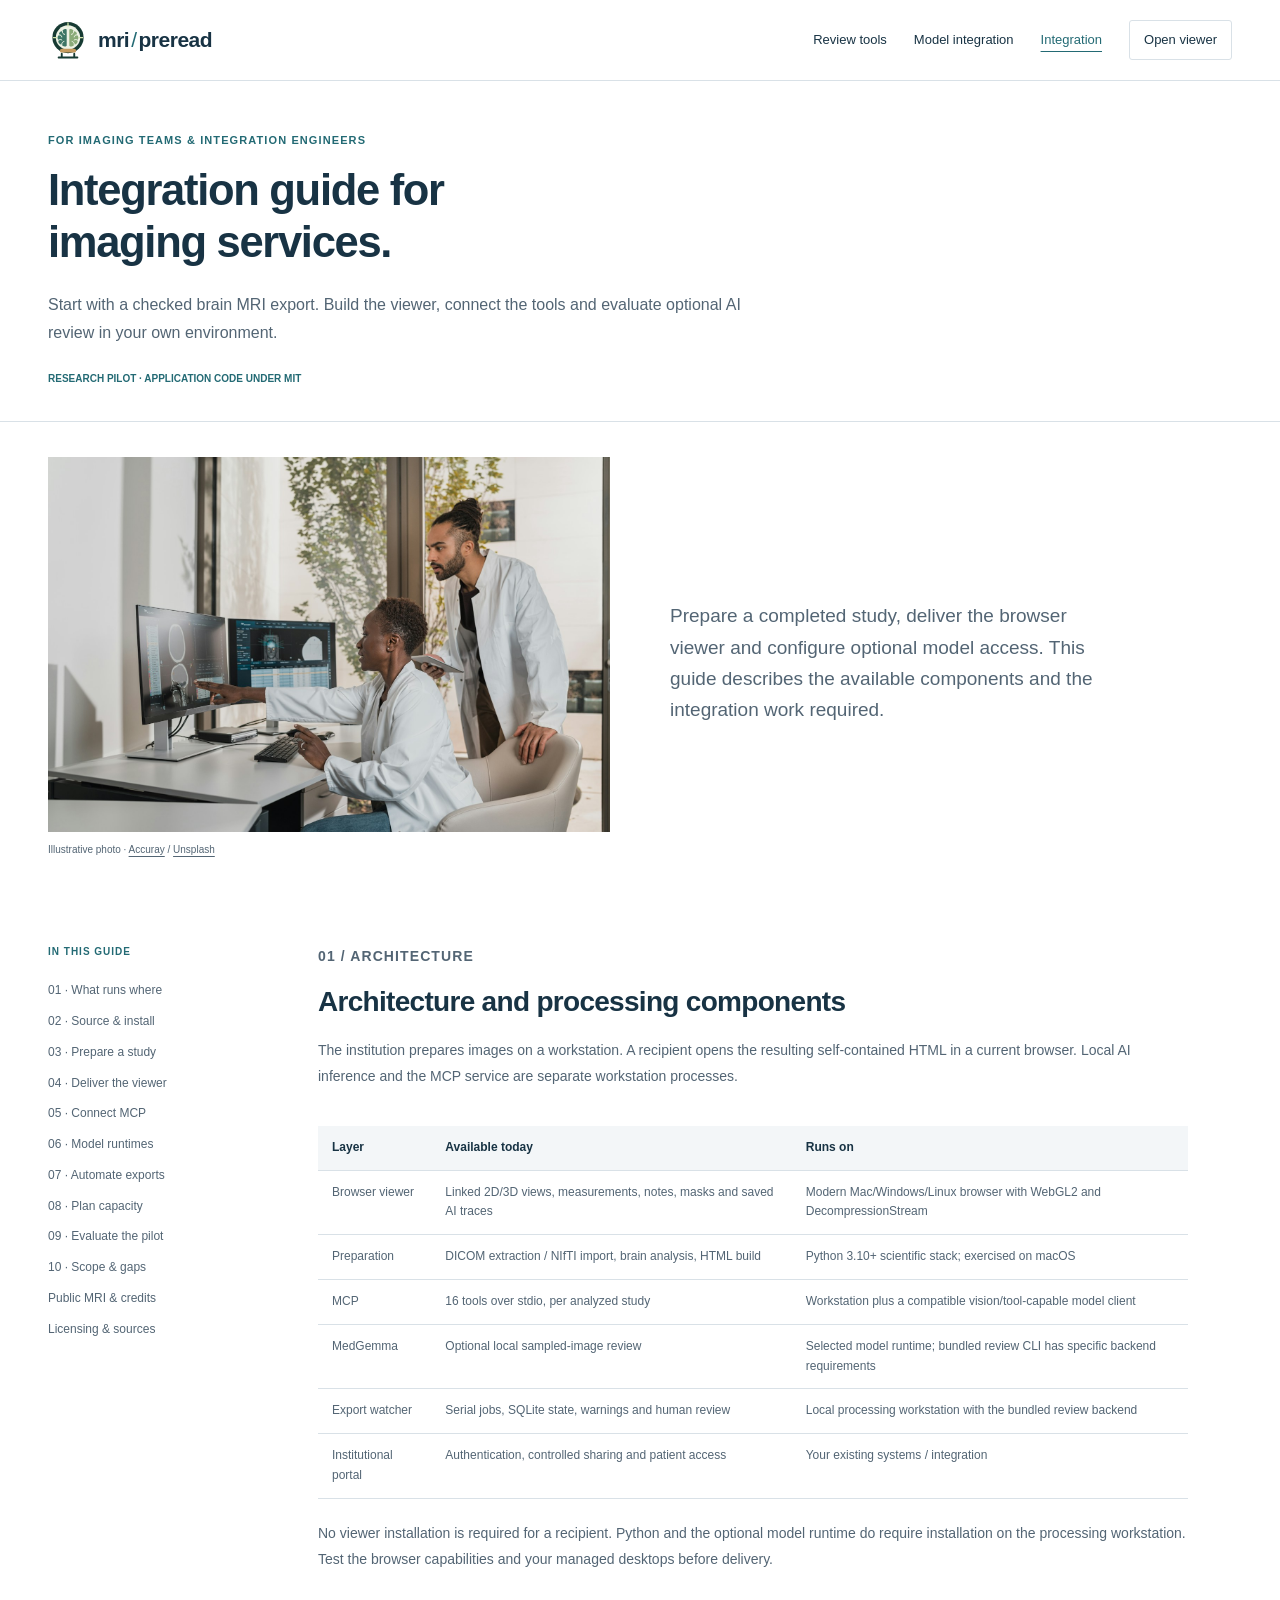
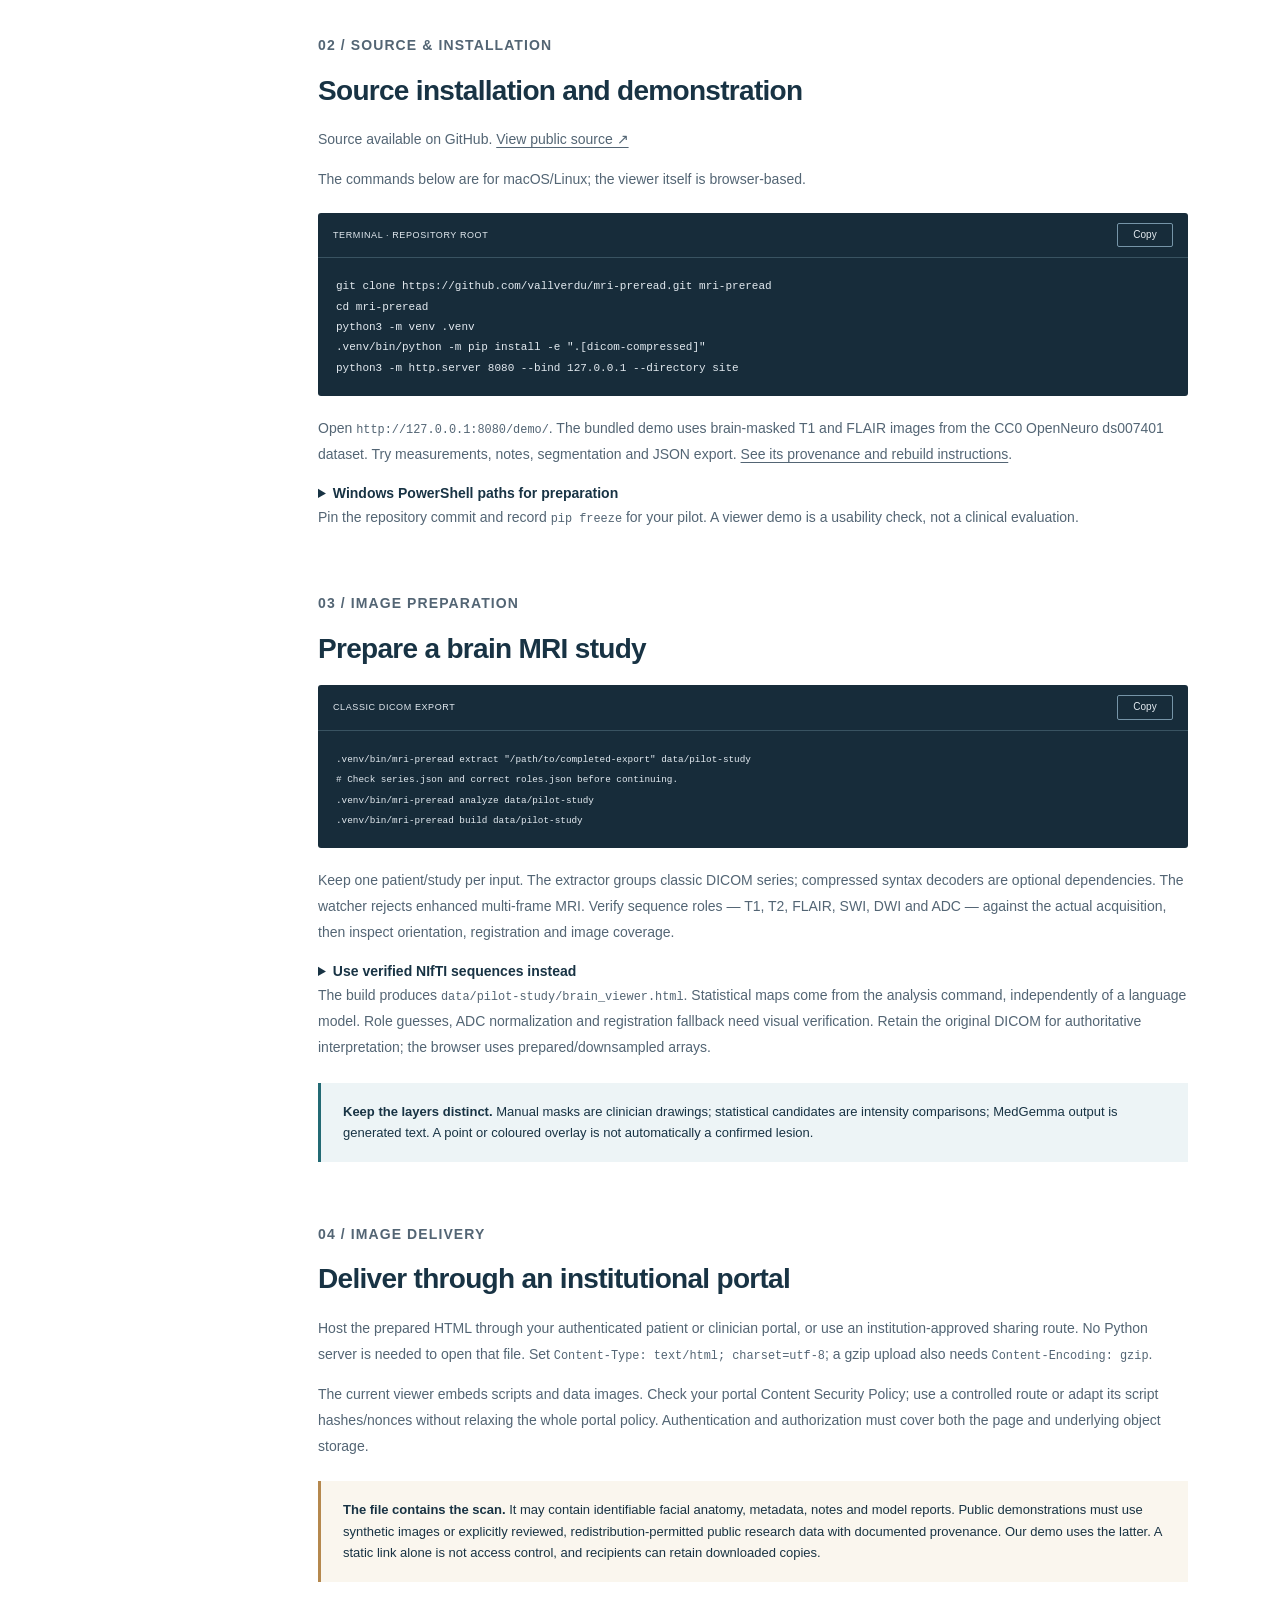
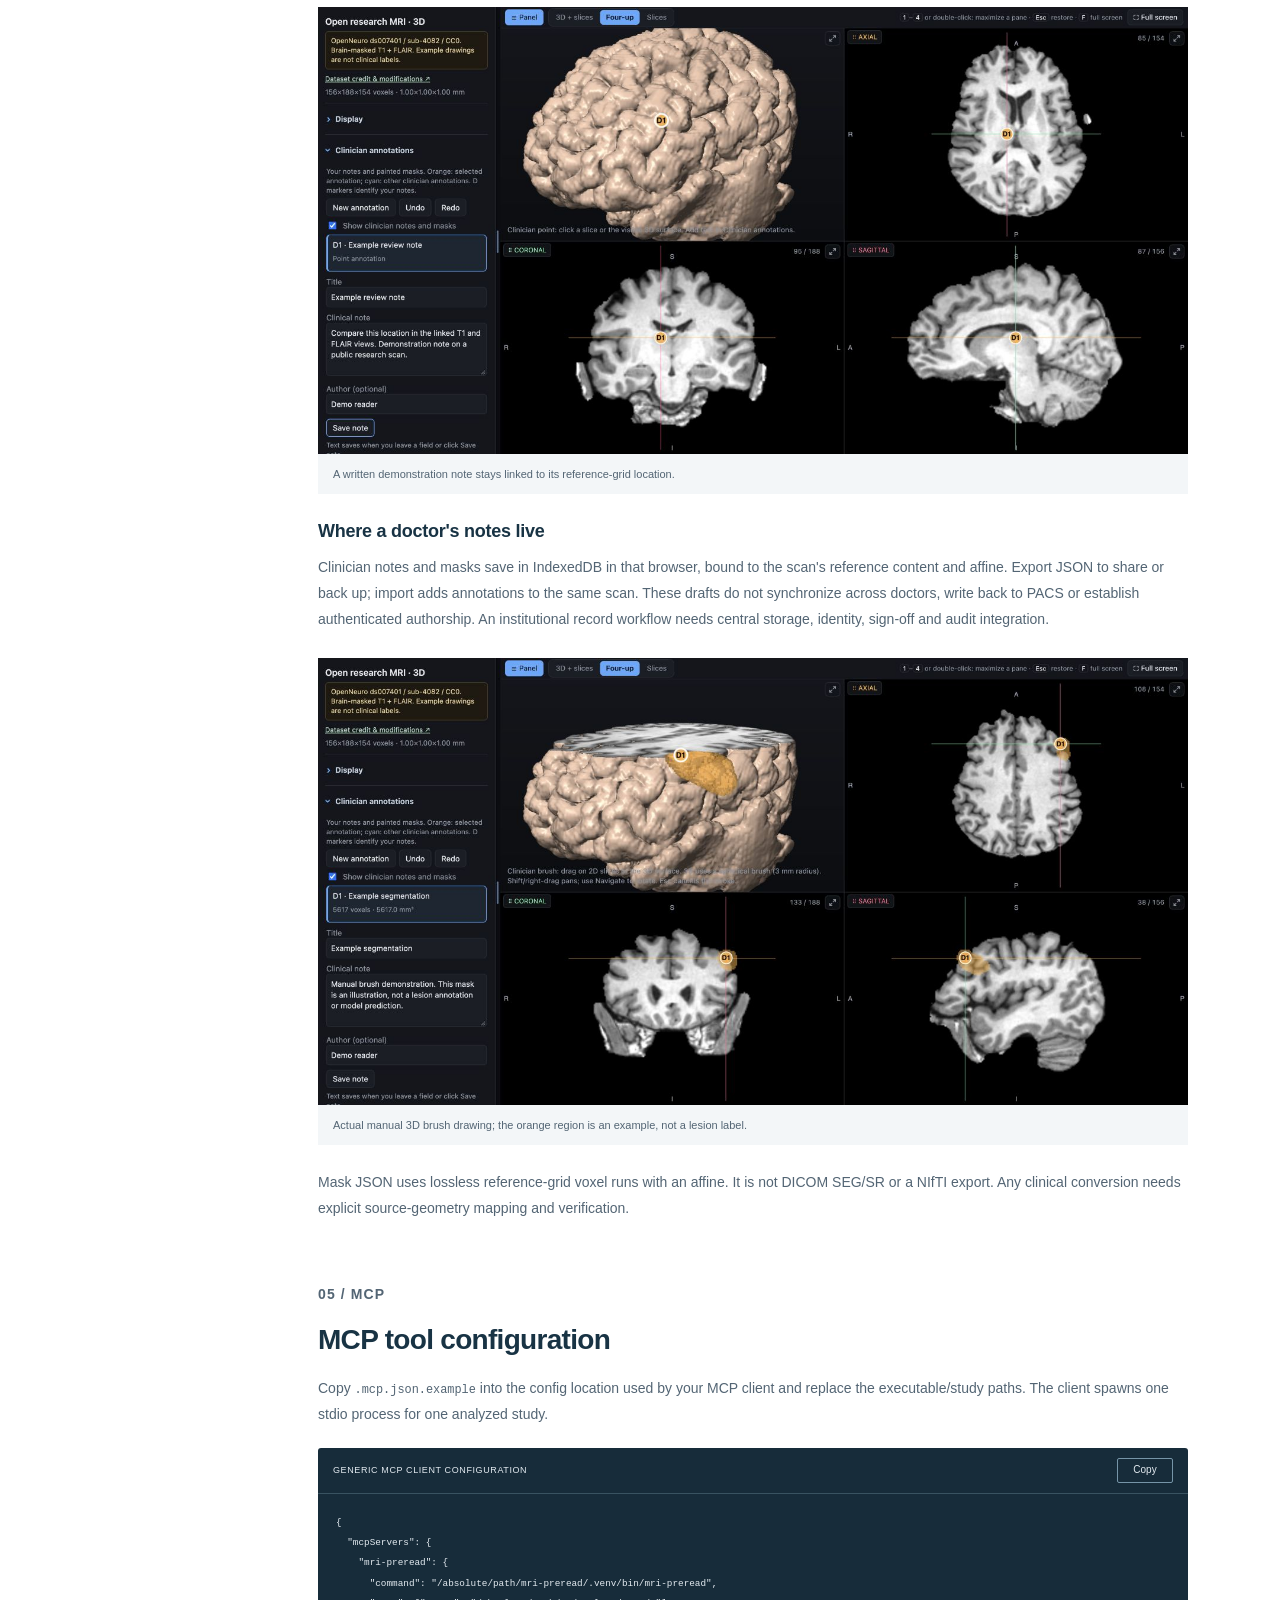
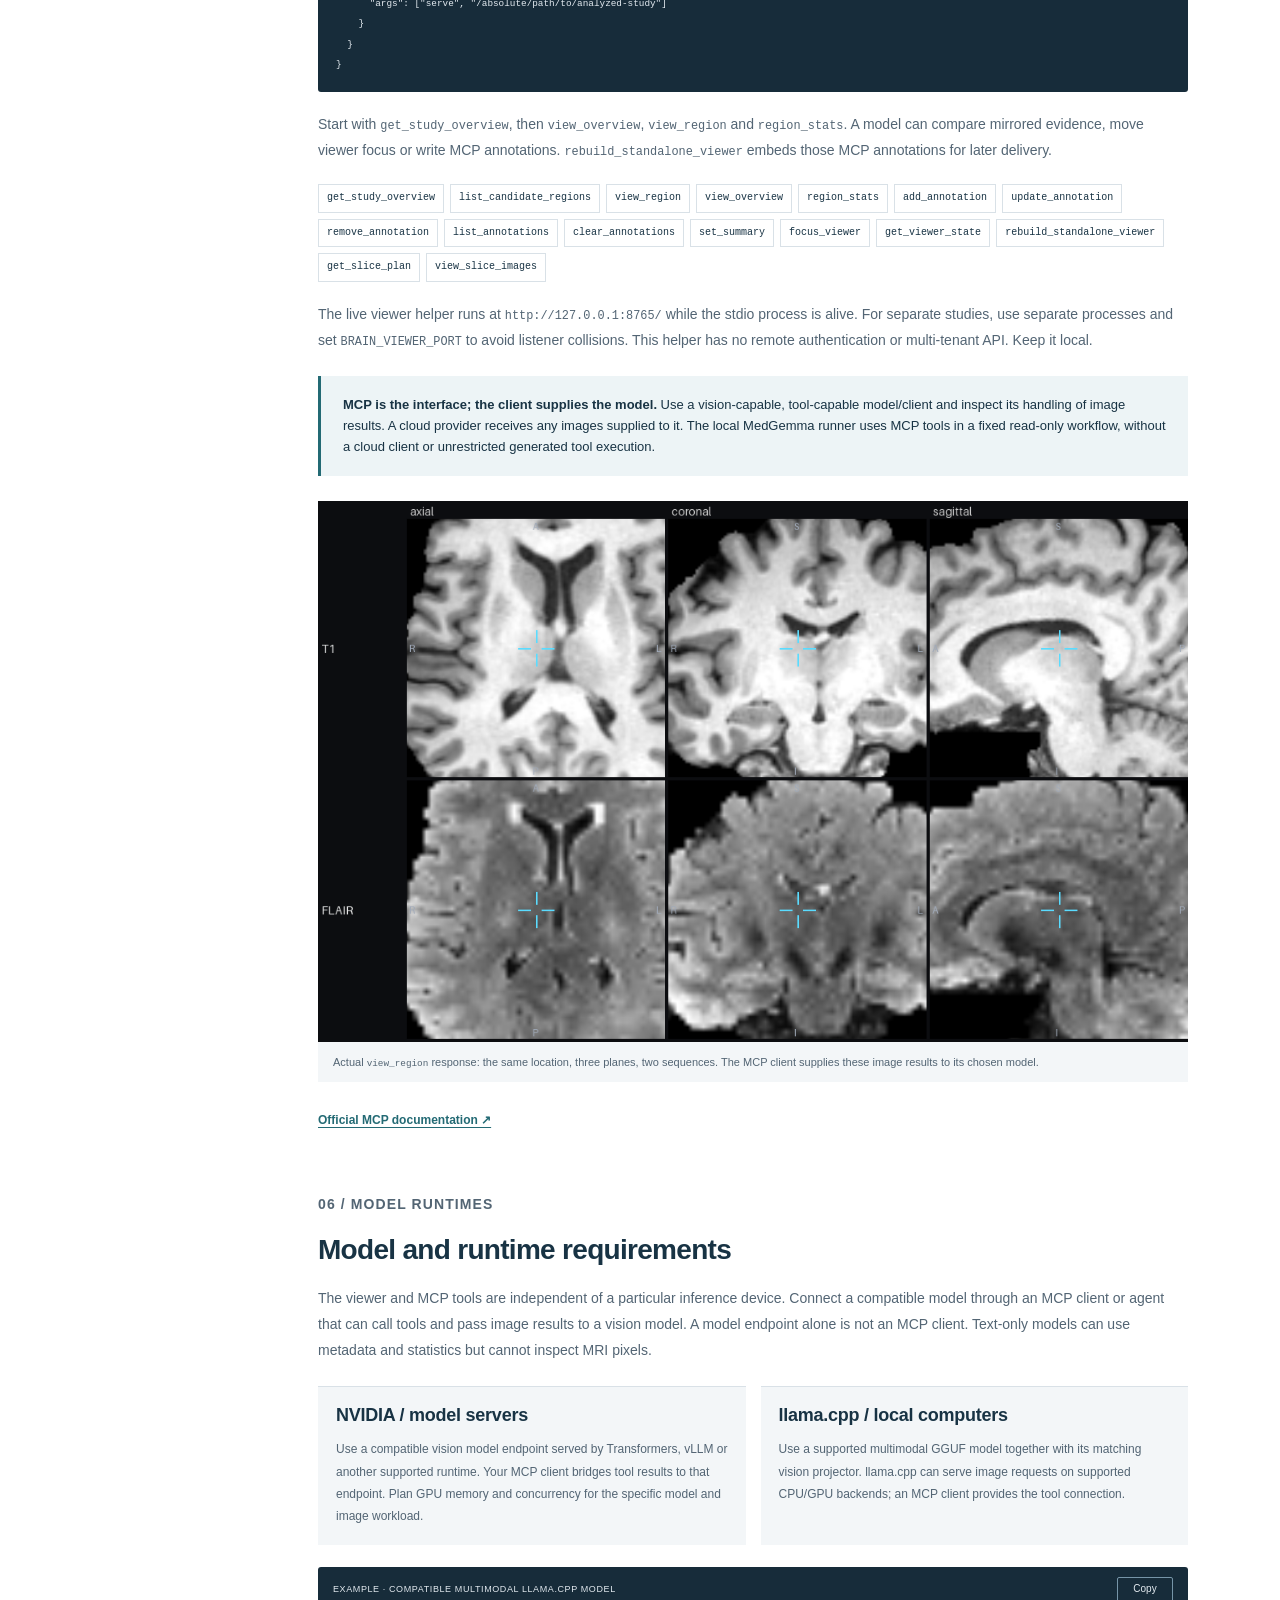
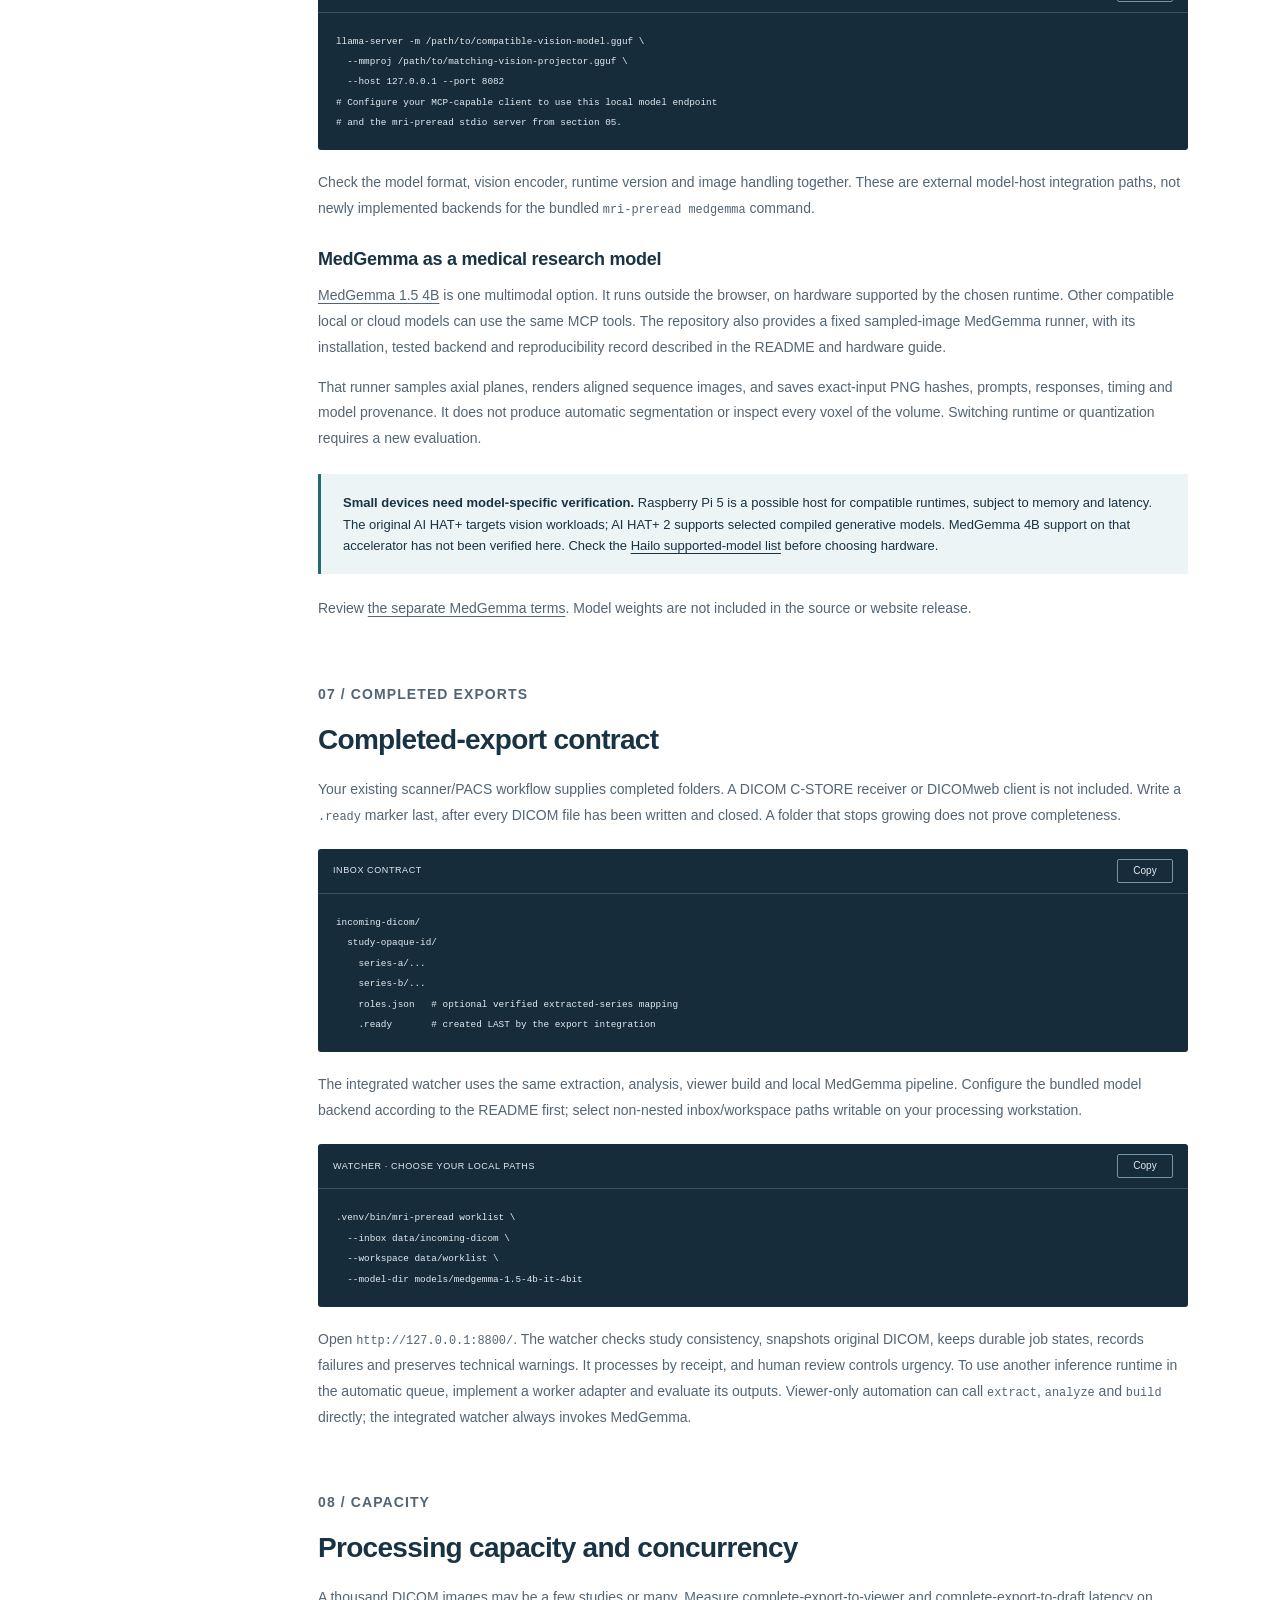
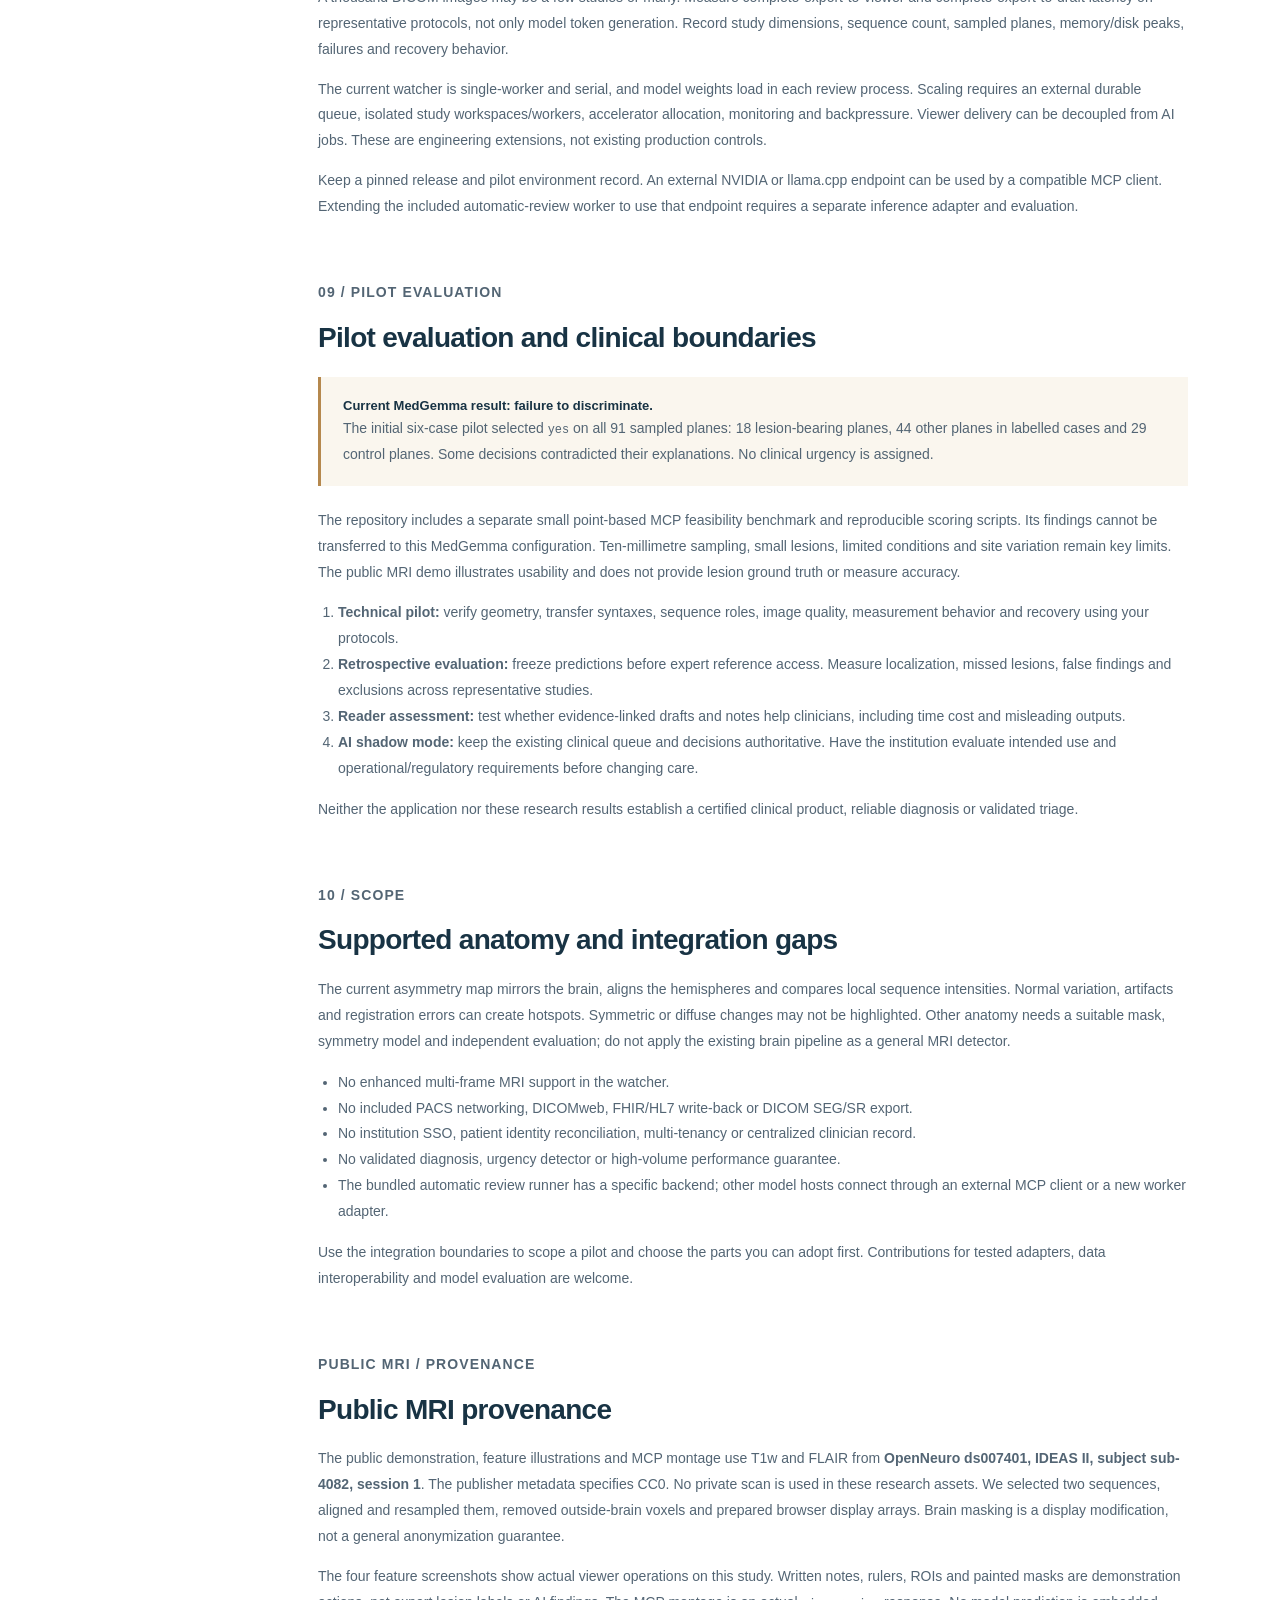
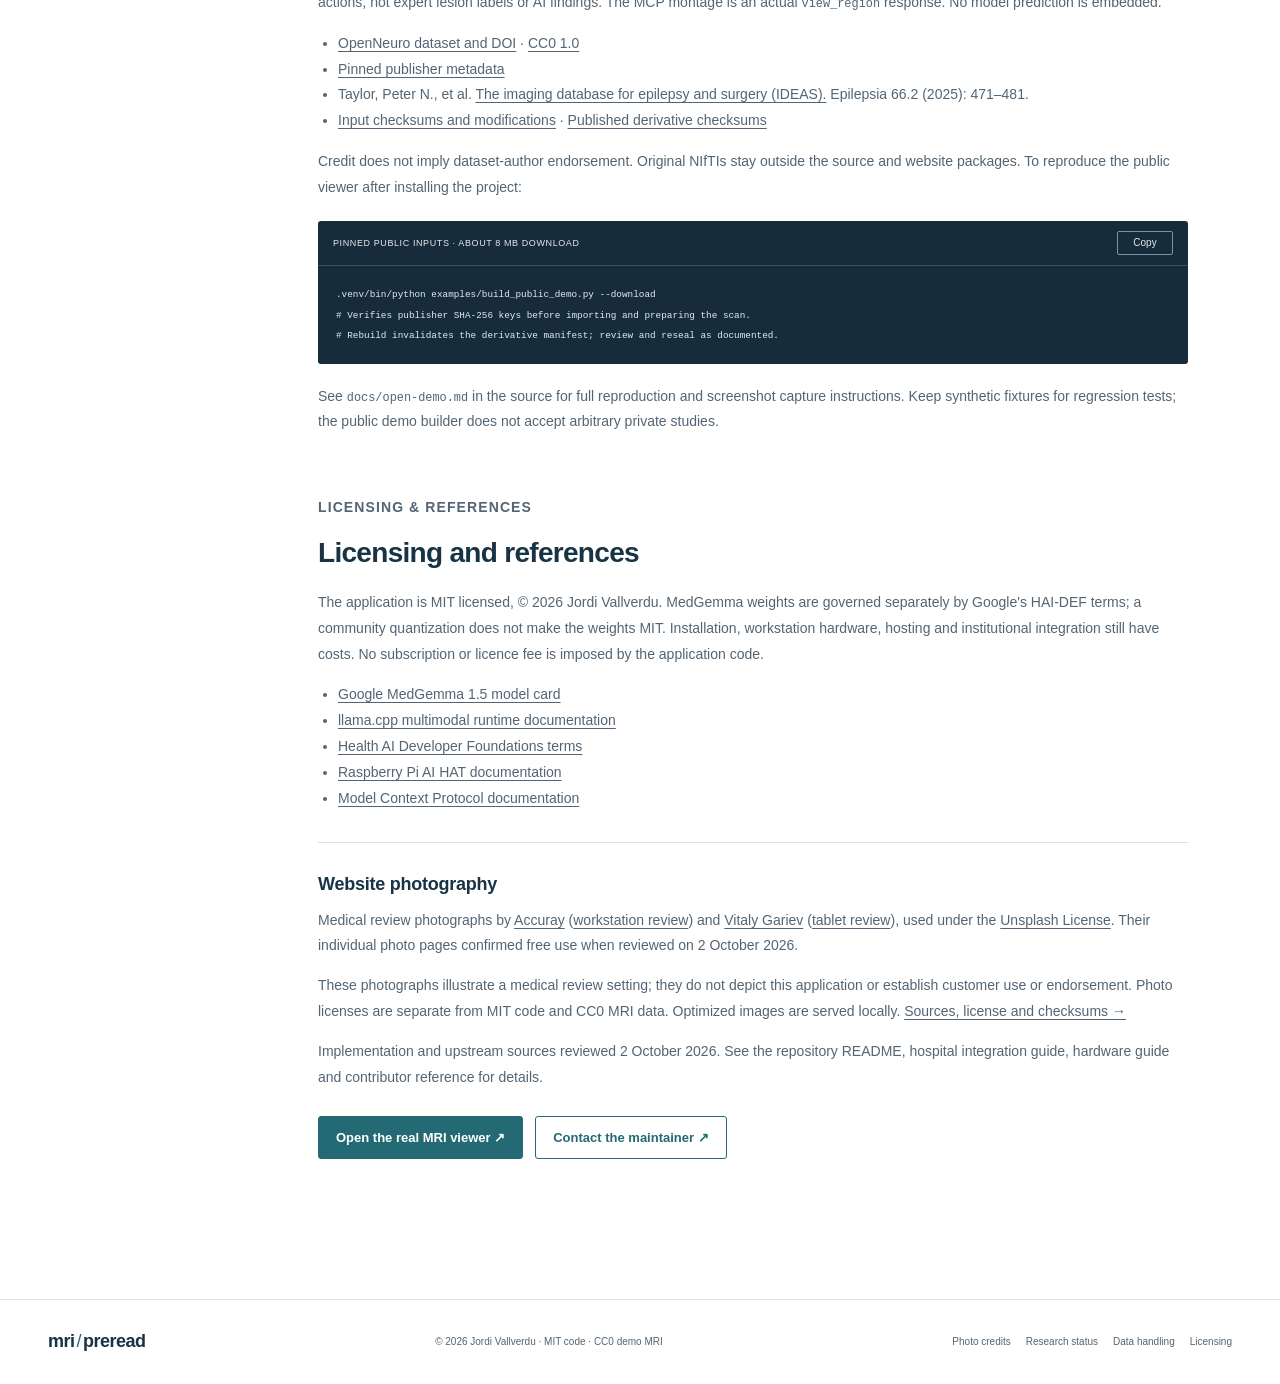
==== commit 0cb7859b: "Update installation guidance for the published repository" ====
--- a/site/integrate.html
+++ b/site/integrate.html
@@ -5,7 +5,7 @@
 <div class="guide-grid wrap"><nav class="guide-nav" aria-label="Guide contents"><span>IN THIS GUIDE</span><a href="#architecture">01 · What runs where</a><a href="#source">02 · Source &amp; install</a><a href="#prepare">03 · Prepare a study</a><a href="#delivery">04 · Deliver the viewer</a><a href="#mcp">05 · Connect MCP</a><a href="#medgemma">06 · Model runtimes</a><a href="#exports">07 · Automate exports</a><a href="#capacity">08 · Plan capacity</a><a href="#validation">09 · Evaluate the pilot</a><a href="#scope">10 · Scope &amp; gaps</a><a href="#dataset">Public MRI &amp; credits</a><a href="#license">Licensing &amp; sources</a></nav>
 <div class="guide-content">
 <section id="architecture"><p class="eyebrow">01 / ARCHITECTURE</p><h2>Architecture and processing components</h2><p>The institution prepares images on a workstation. A recipient opens the resulting self-contained HTML in a current browser. Local AI inference and the MCP service are separate workstation processes.</p><div class="table-wrap"><table><thead><tr><th>Layer</th><th>Available today</th><th>Runs on</th></tr></thead><tbody><tr><td>Browser viewer</td><td>Linked 2D/3D views, measurements, notes, masks and saved AI traces</td><td>Modern Mac/Windows/Linux browser with WebGL2 and DecompressionStream</td></tr><tr><td>Preparation</td><td>DICOM extraction / NIfTI import, brain analysis, HTML build</td><td>Python 3.10+ scientific stack; exercised on macOS</td></tr><tr><td>MCP</td><td>16 tools over stdio, per analyzed study</td><td>Workstation plus a compatible vision/tool-capable model client</td></tr><tr><td>MedGemma</td><td>Optional local sampled-image review</td><td>Selected model runtime; bundled review CLI has specific backend requirements</td></tr><tr><td>Export watcher</td><td>Serial jobs, SQLite state, warnings and human review</td><td>Local processing workstation with the bundled review backend</td></tr><tr><td>Institutional portal</td><td>Authentication, controlled sharing and patient access</td><td>Your existing systems / integration</td></tr></tbody></table></div><p>No viewer installation is required for a recipient. Python and the optional model runtime do require installation on the processing workstation. Test the browser capabilities and your managed desktops before delivery.</p></section>
-<section id="source"><p class="eyebrow">02 / SOURCE &amp; INSTALLATION</p><h2>Source installation and demonstration</h2><p><span data-repo-state>The public repository URL has not been assigned for this release.</span> <a data-repo-link href="https://github.com/vallverdu">Maintainer source profile ↗</a></p><p class="repo-hint">Replace <code>REPOSITORY_URL</code> with the published repository URL. The code below is for macOS/Linux; the viewer itself is browser-based.</p><div class="code-block"><div class="code-top"><span>TERMINAL · REPOSITORY ROOT</span><button class="copy" data-copy="installCode">Copy</button></div><pre id="installCode"><code>git clone REPOSITORY_URL mri-preread
+<section id="source"><p class="eyebrow">02 / SOURCE &amp; INSTALLATION</p><h2>Source installation and demonstration</h2><p><span data-repo-state>The public repository URL has not been assigned for this release.</span> <a data-repo-link href="https://github.com/vallverdu">Maintainer source profile ↗</a></p><p class="repo-hint">The commands below are for macOS/Linux; the viewer itself is browser-based.</p><div class="code-block"><div class="code-top"><span>TERMINAL · REPOSITORY ROOT</span><button class="copy" data-copy="installCode">Copy</button></div><pre id="installCode"><code>git clone REPOSITORY_URL mri-preread
 cd mri-preread
 python3 -m venv .venv
 .venv/bin/python -m pip install -e ".[dicom-compressed]"
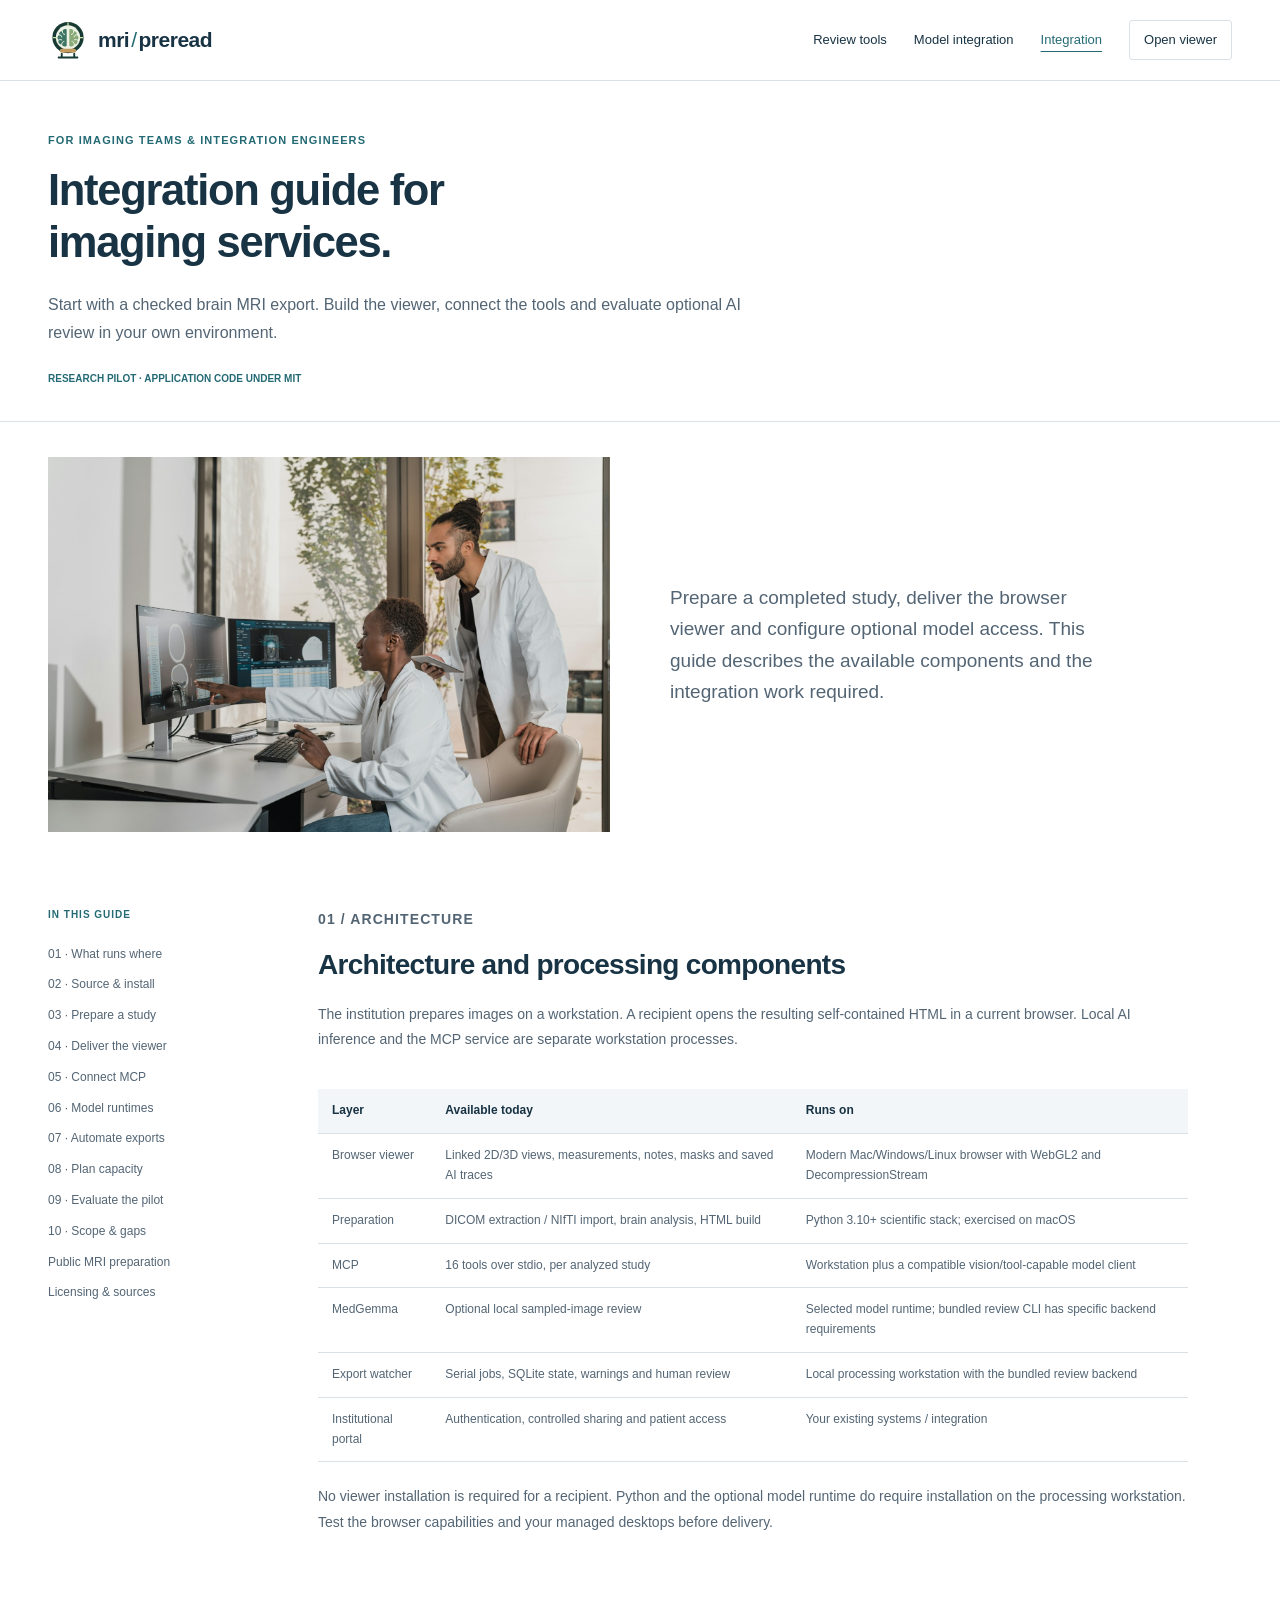
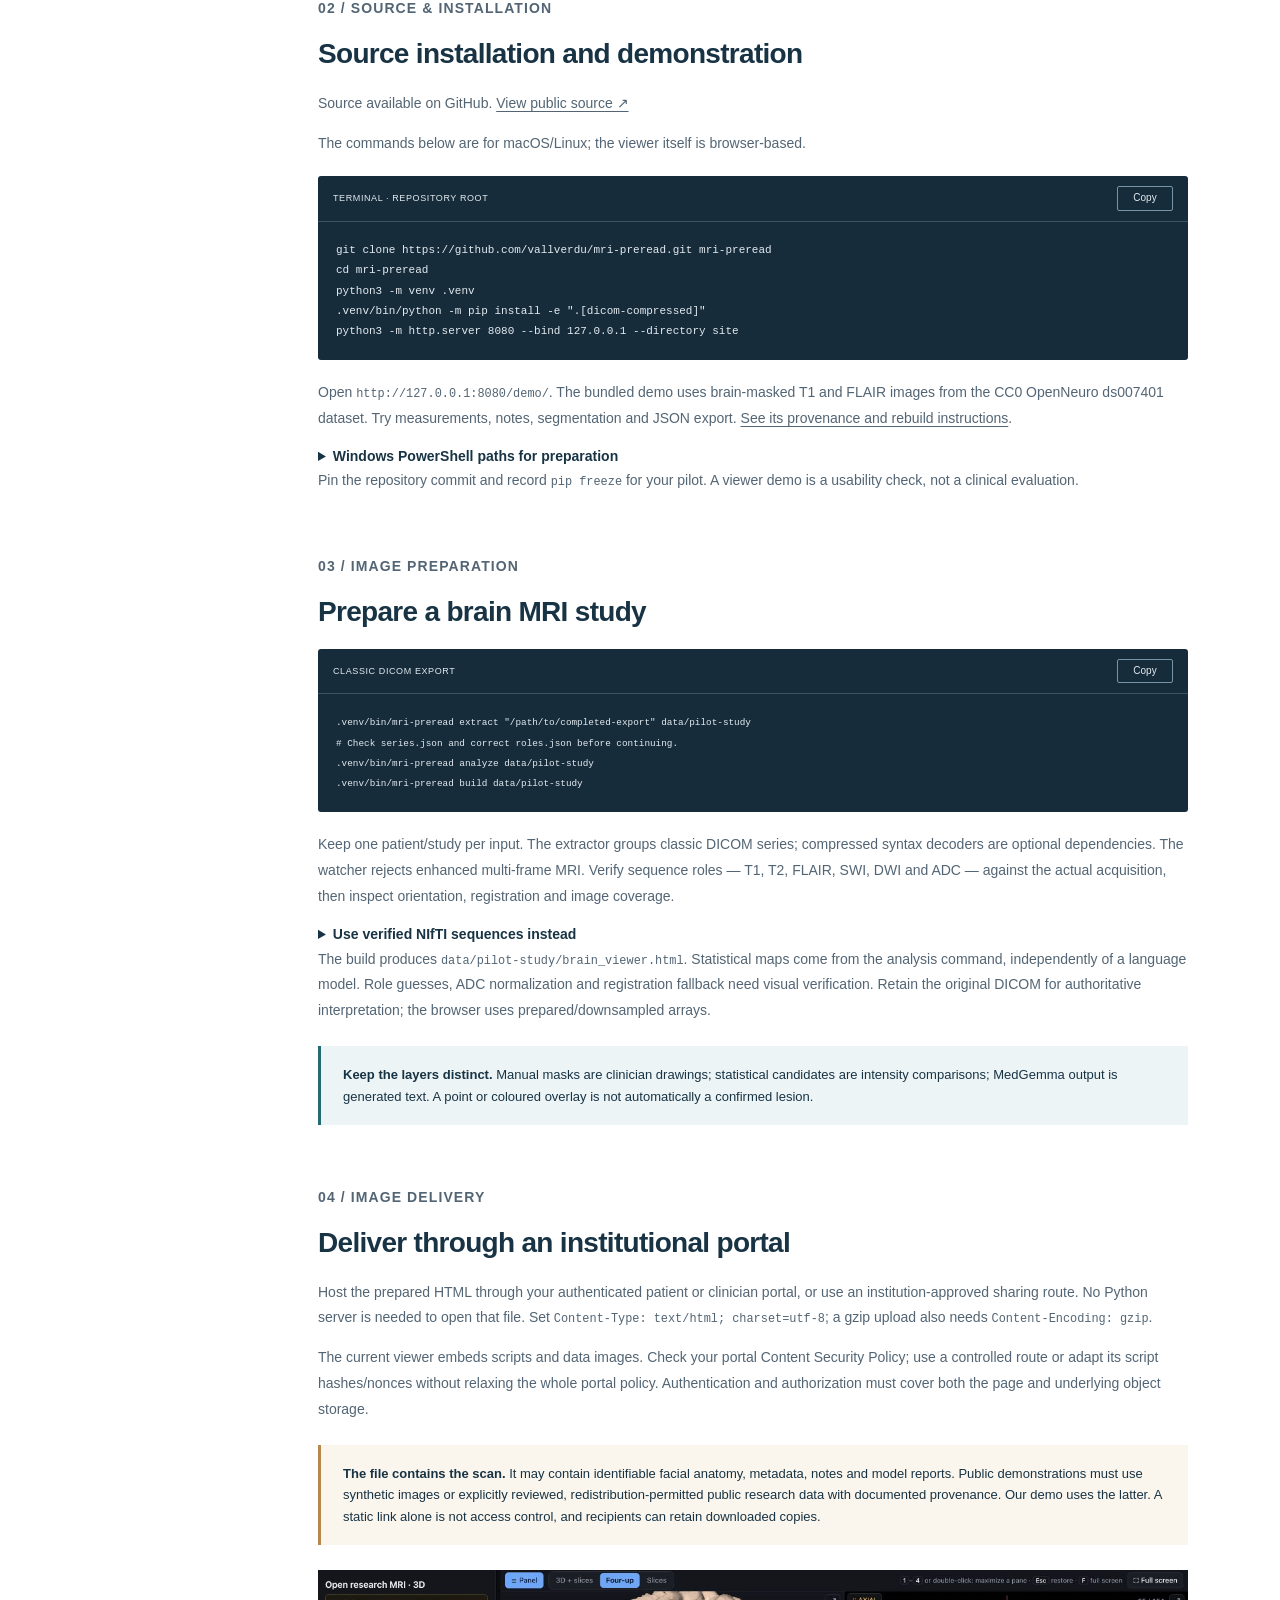
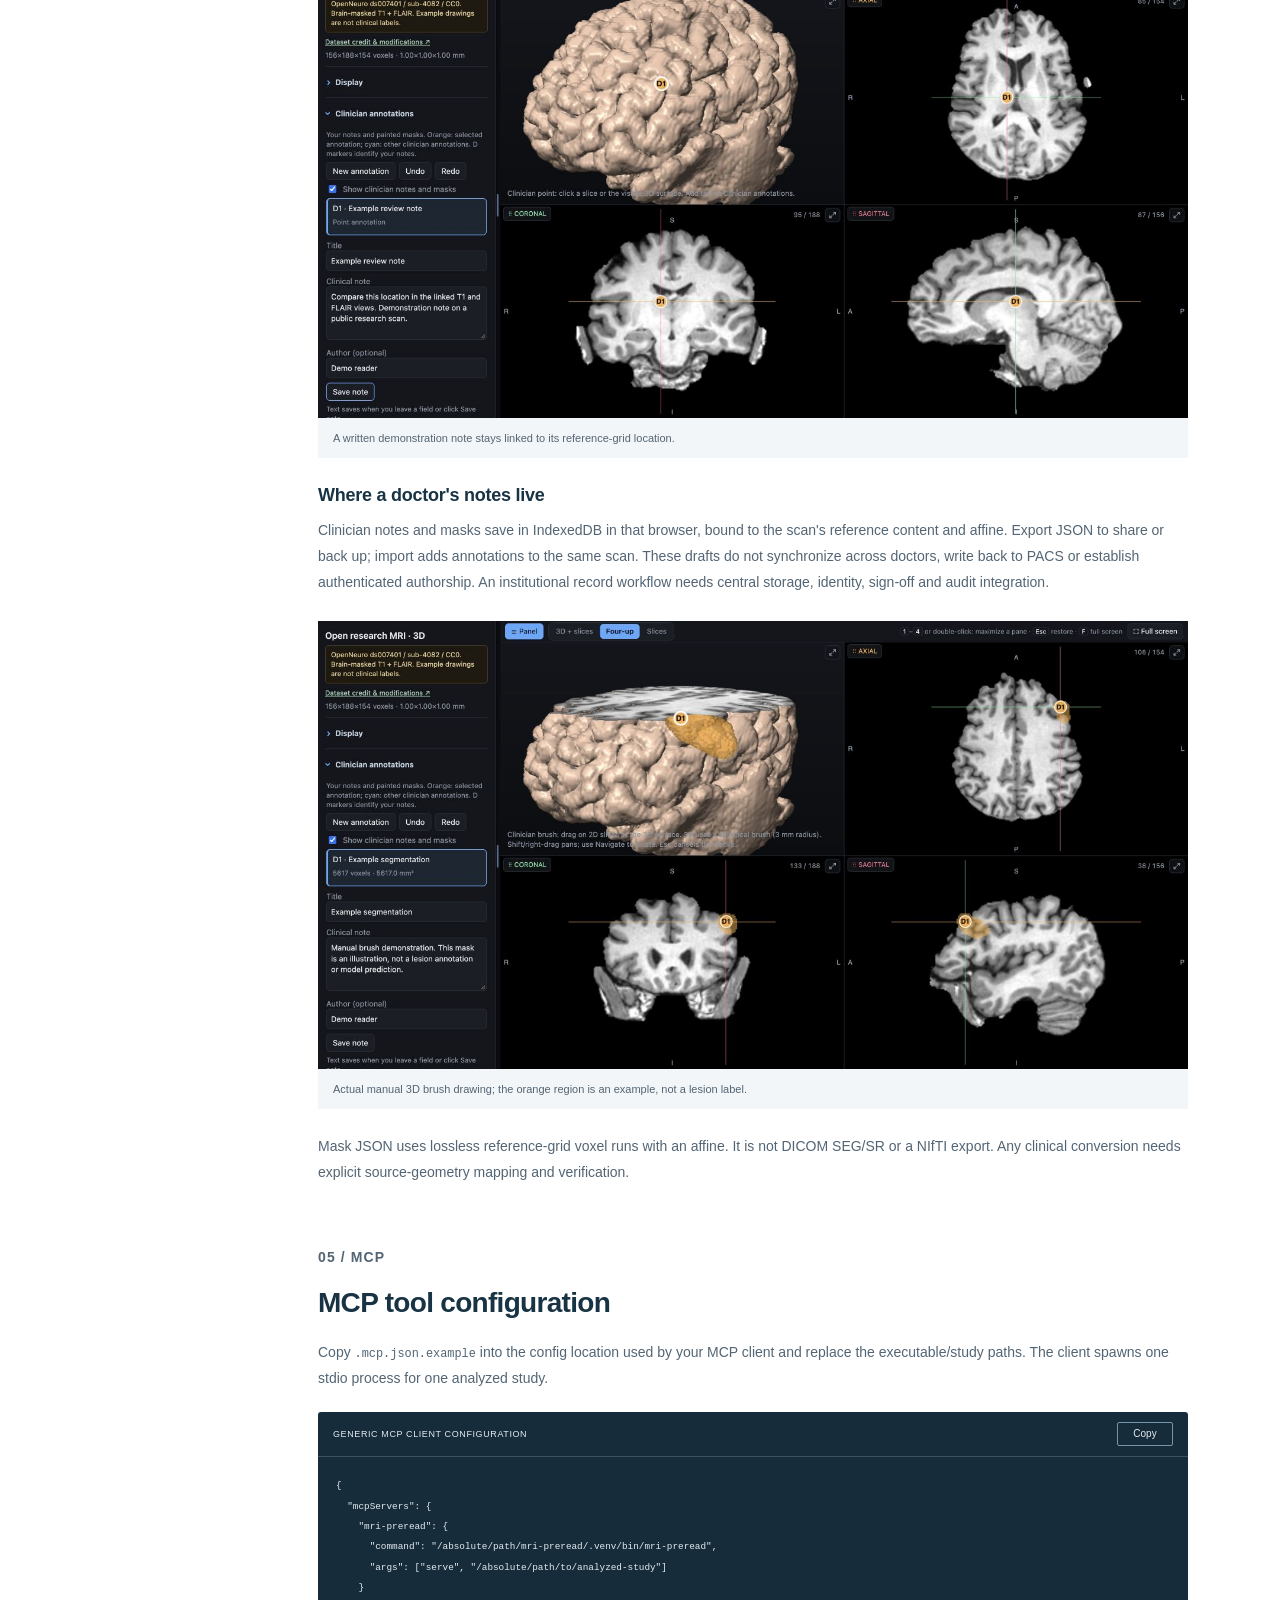
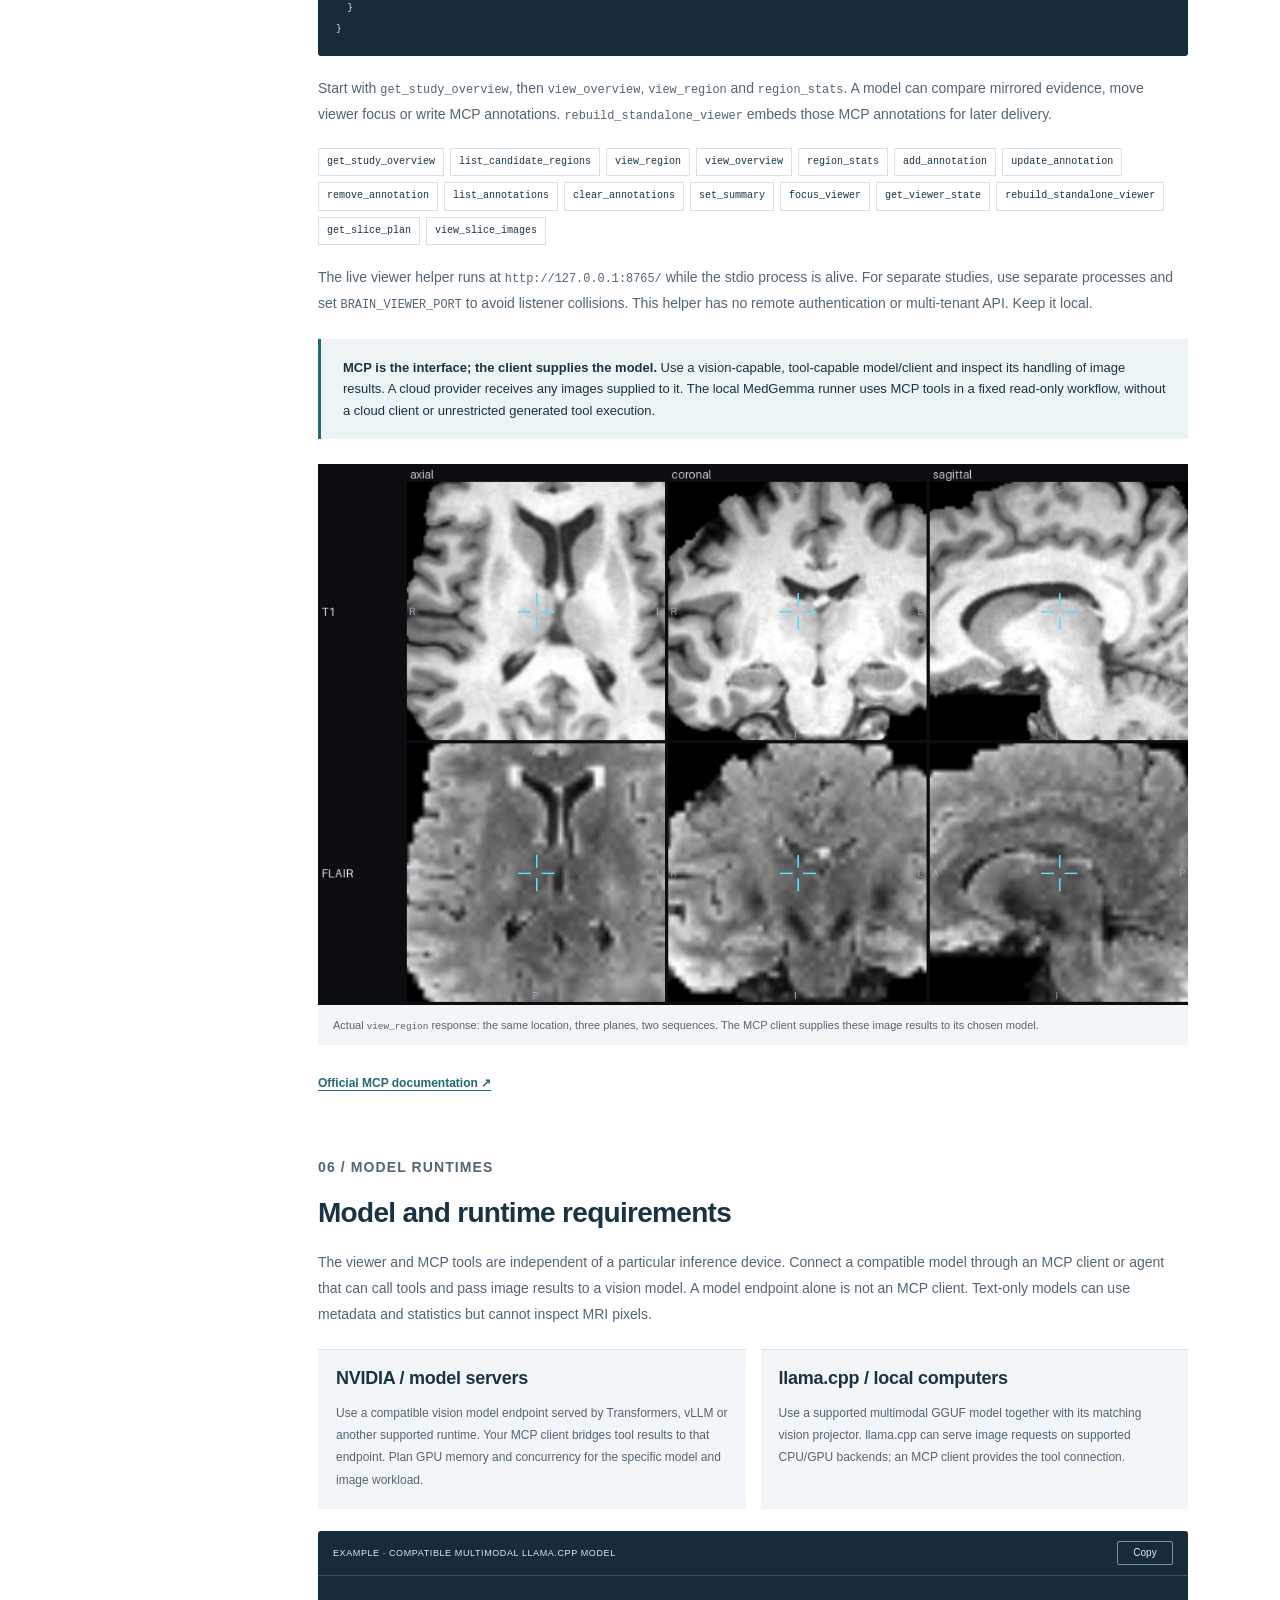
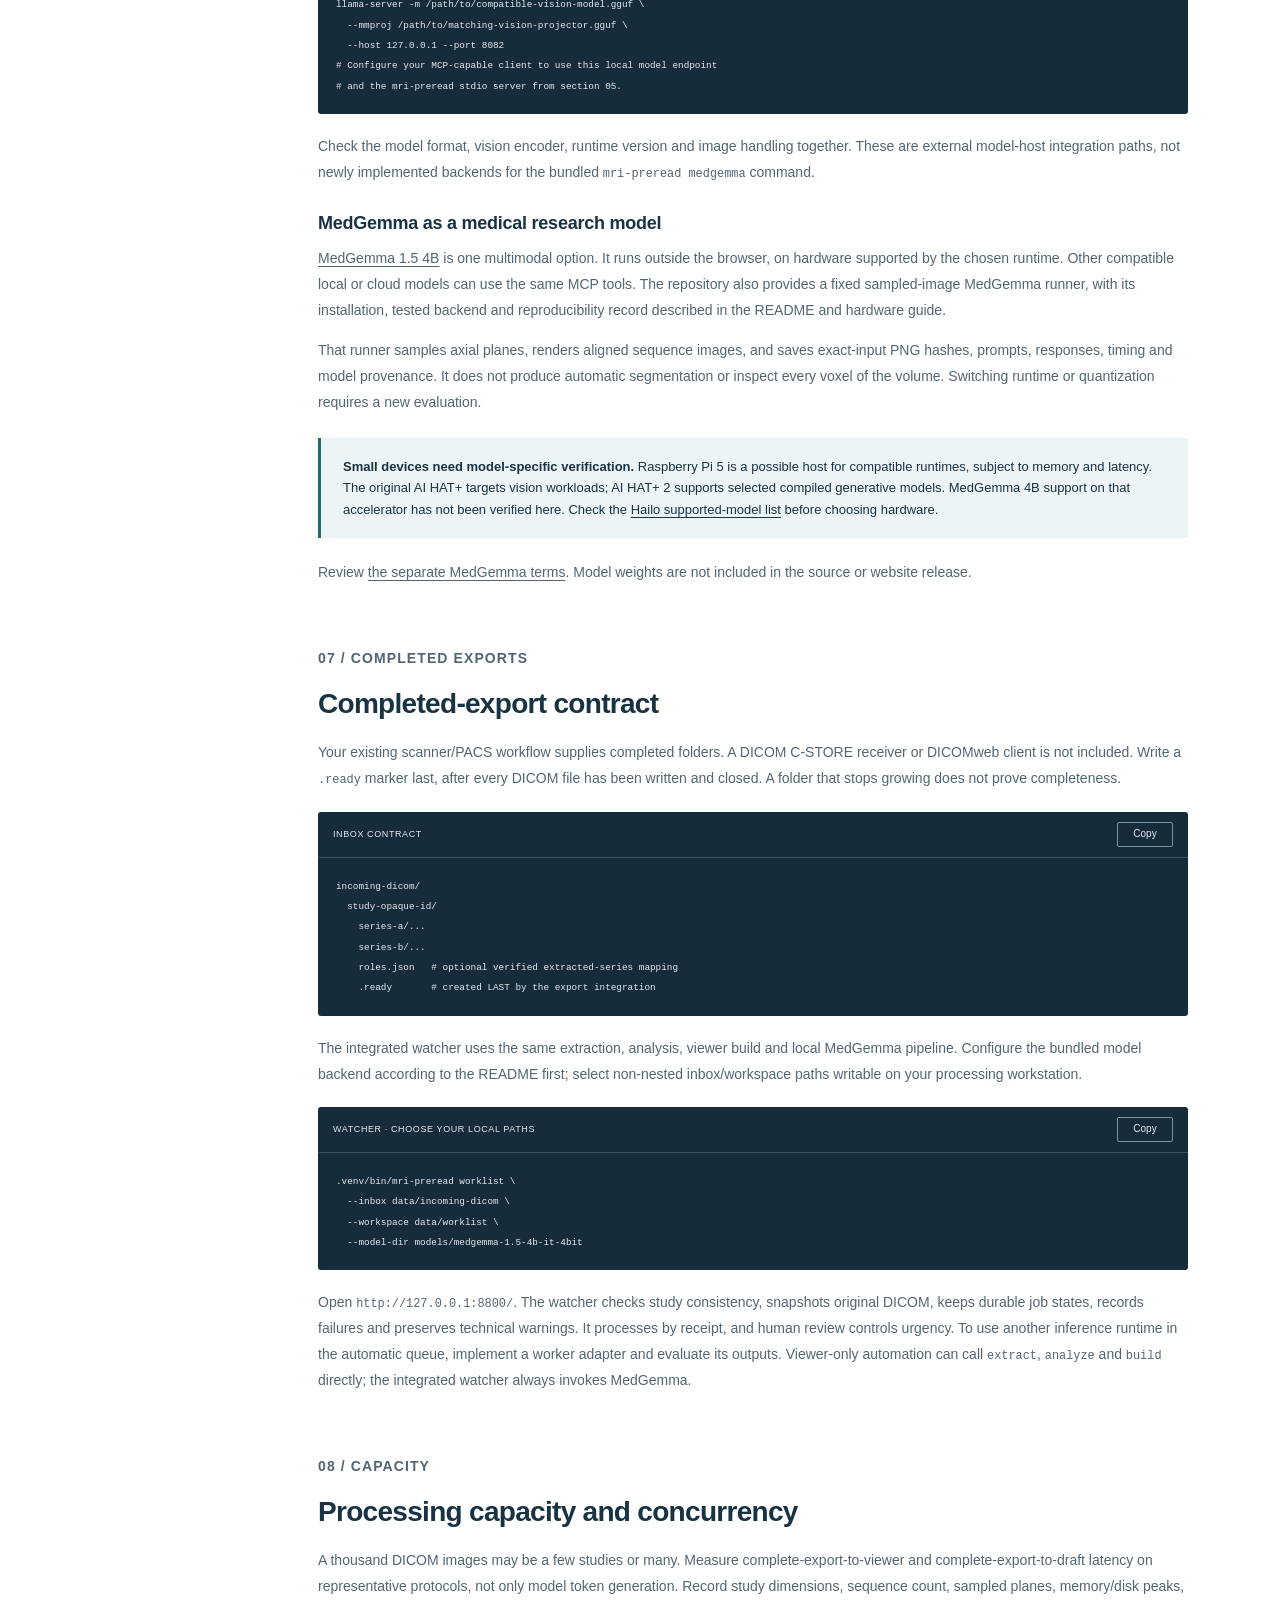
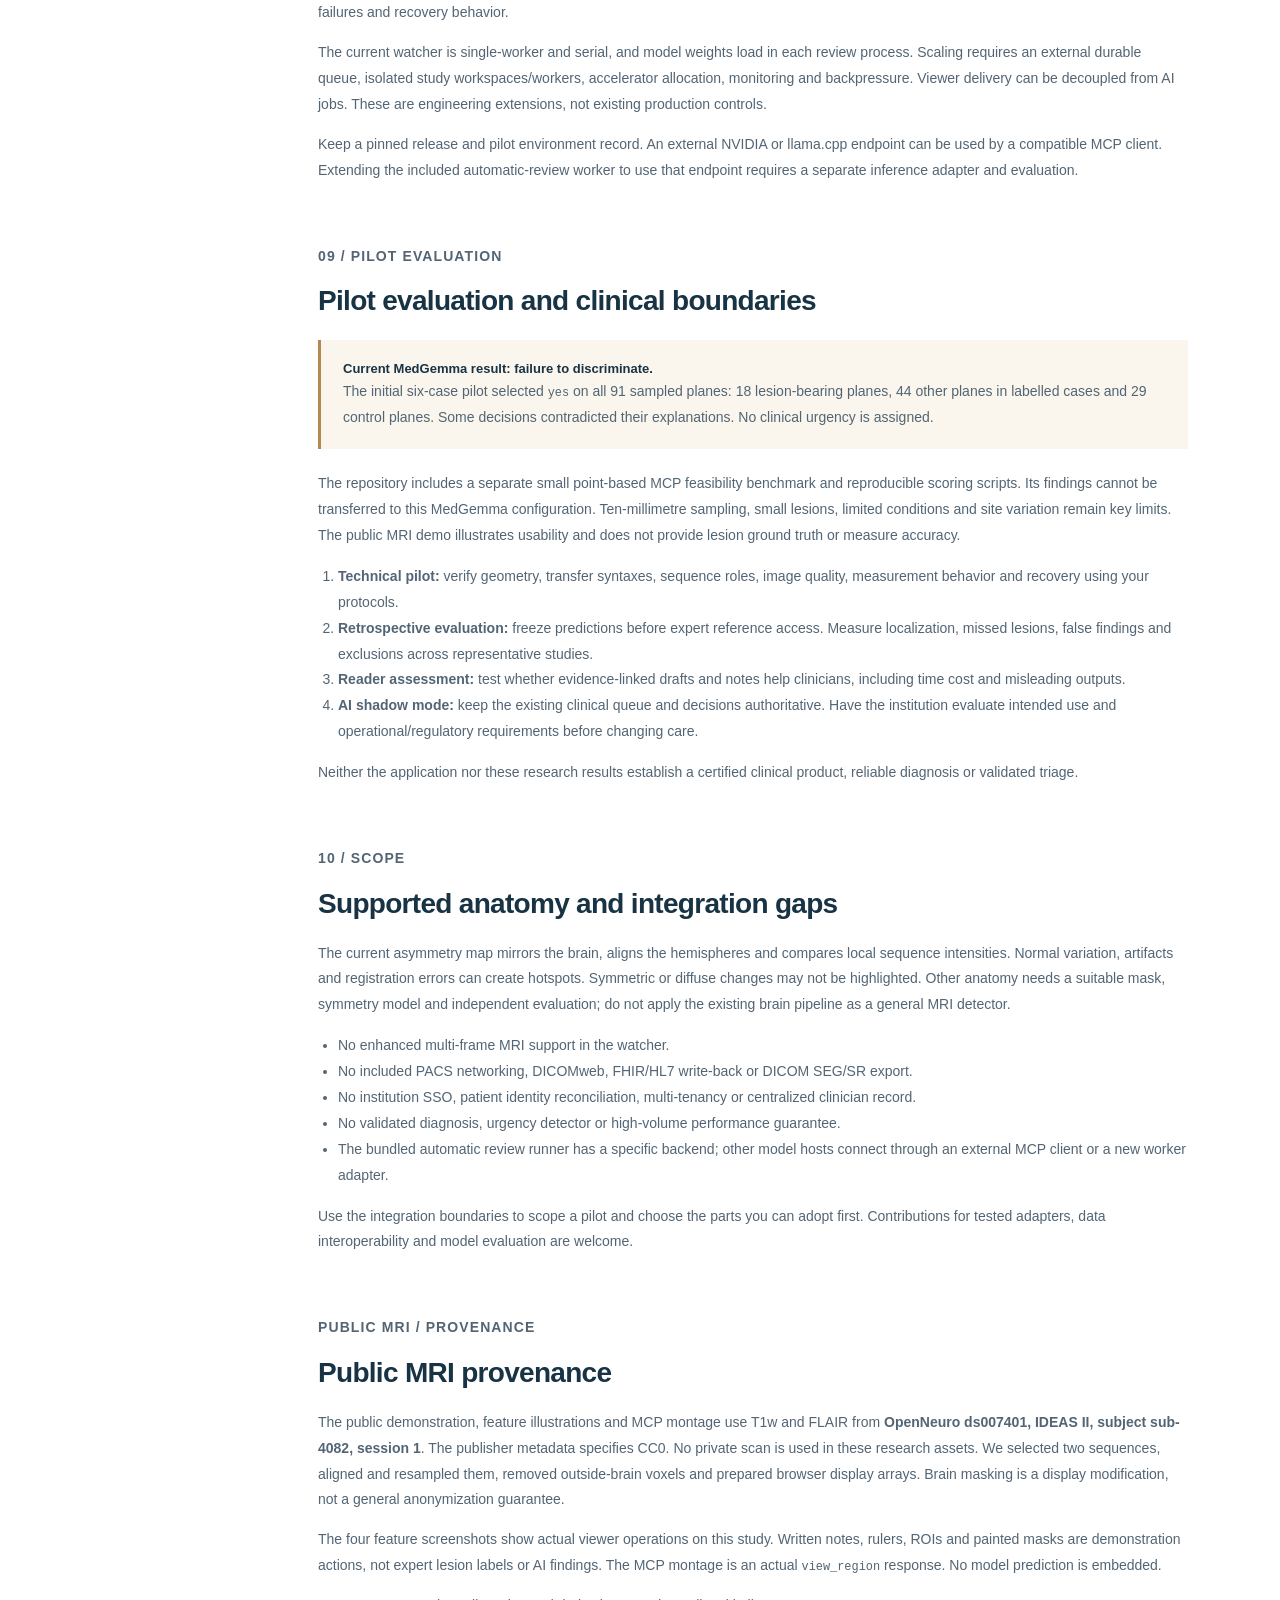
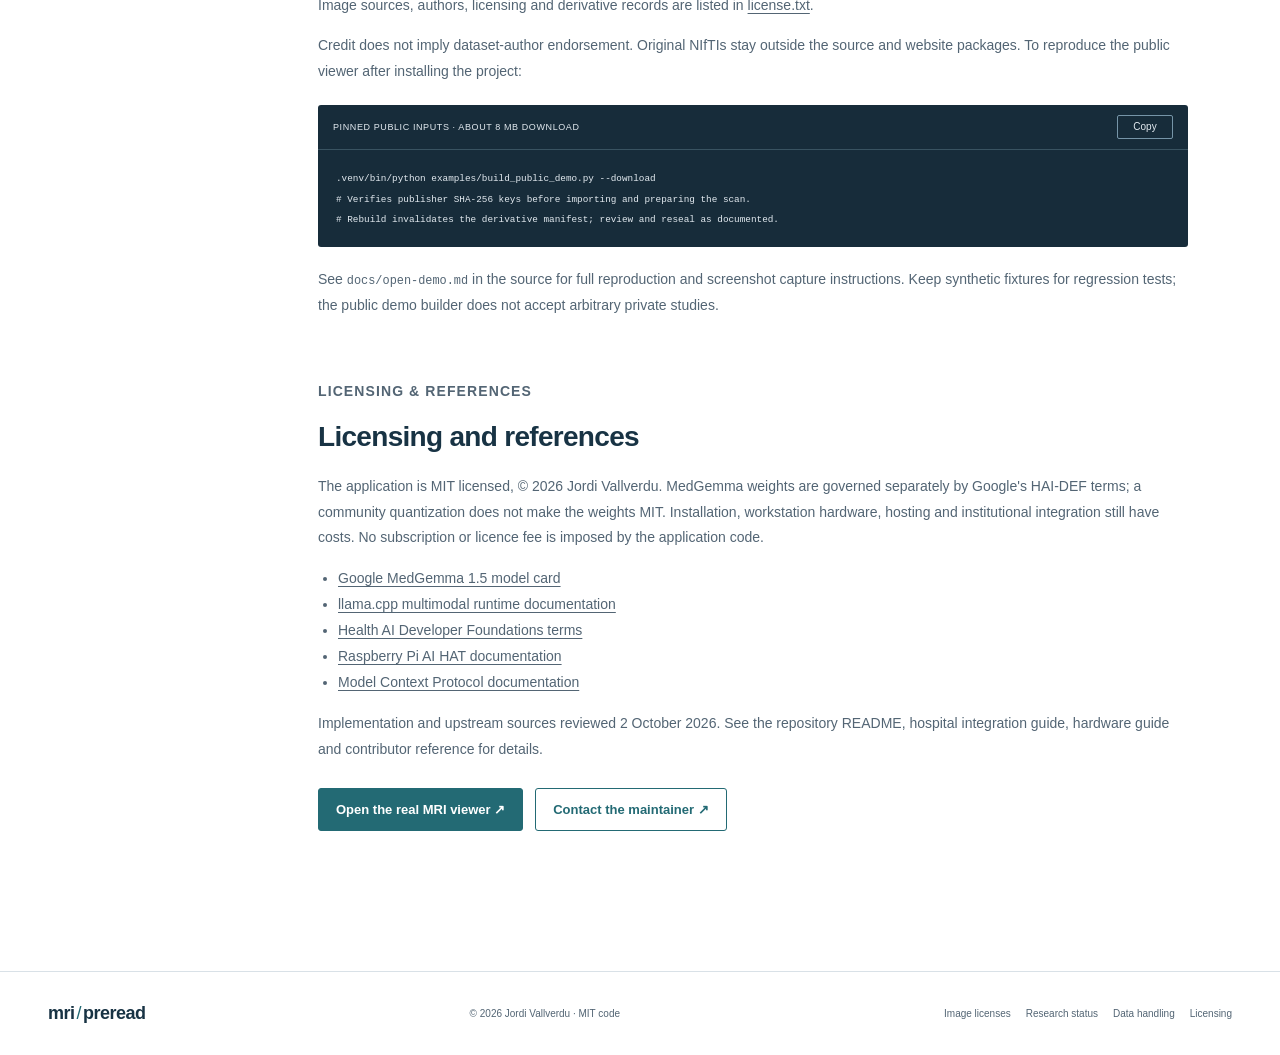
==== commit f2364fb7: "Load MRI volume previews automatically with front-to-back animation and scroll control" ====
--- a/site/integrate.html
+++ b/site/integrate.html
@@ -1,8 +1,8 @@
-<!doctype html><html lang="en"><head><meta charset="utf-8"><meta name="viewport" content="width=device-width, initial-scale=1"><meta name="description" content="A practical integration guide for hospitals and imaging clinics: clone, prepare MRI, deliver a browser viewer, configure MCP, run MedGemma locally and automate completed exports."><meta name="theme-color" content="#ffffff"><title>Integration guide · mri-preread</title><link rel="icon" href="assets/icon.svg" type="image/svg+xml"><link rel="stylesheet" href="styles.css?v=interactive-header-3"><script src="site-config.js" defer></script><script src="site.js" defer></script></head>
+<!doctype html><html lang="en"><head><meta charset="utf-8"><meta name="viewport" content="width=device-width, initial-scale=1"><meta name="description" content="A practical integration guide for hospitals and imaging clinics: clone, prepare MRI, deliver a browser viewer, configure MCP, run MedGemma locally and automate completed exports."><meta name="theme-color" content="#ffffff"><title>Integration guide · mri-preread</title><link rel="icon" href="assets/icon.svg" type="image/svg+xml"><link rel="stylesheet" href="styles.css?v=volume-header-4"><script src="site-config.js" defer></script><script src="site.js" defer></script></head>
 <body><a class="skip" href="#main">Skip to content</a><header class="header"><a class="brand" href="index.html"><img src="assets/icon.svg" alt="" width="40" height="40">mri<span>/</span>preread</a><nav aria-label="Main navigation"><a href="index.html#workspace">Review tools</a><a href="index.html#ai">Model integration</a><a href="integrate.html" aria-current="page">Integration</a><a class="nav-cta" href="demo/index.html#panel=1">Open viewer</a></nav></header>
 <main id="main"><div class="guide-hero wrap"><p class="eyebrow">FOR IMAGING TEAMS &amp; INTEGRATION ENGINEERS</p><h1>Integration guide for<br>imaging services.</h1><p class="lead">Start with a checked brain MRI export. Build the viewer, connect the tools and evaluate optional AI review in your own environment.</p><span class="tag">RESEARCH PILOT · APPLICATION CODE UNDER MIT</span></div>
-<div class="wrap guide-photo"><figure><img src="assets/clinical-review.jpg" alt="Illustrative photograph of two clinicians discussing medical images at a workstation" width="1600" height="1067" loading="lazy" decoding="async"><figcaption>Illustrative photo · <a href="https://unsplash.com/@accuray">Accuray</a> / <a href="https://unsplash.com/photos/medical-professionals-reviewing-brain-scan-5VkNa1LrS8A">Unsplash</a></figcaption></figure><p>Prepare a completed study, deliver the browser viewer and configure optional model access. This guide describes the available components and the integration work required.</p></div>
-<div class="guide-grid wrap"><nav class="guide-nav" aria-label="Guide contents"><span>IN THIS GUIDE</span><a href="#architecture">01 · What runs where</a><a href="#source">02 · Source &amp; install</a><a href="#prepare">03 · Prepare a study</a><a href="#delivery">04 · Deliver the viewer</a><a href="#mcp">05 · Connect MCP</a><a href="#medgemma">06 · Model runtimes</a><a href="#exports">07 · Automate exports</a><a href="#capacity">08 · Plan capacity</a><a href="#validation">09 · Evaluate the pilot</a><a href="#scope">10 · Scope &amp; gaps</a><a href="#dataset">Public MRI &amp; credits</a><a href="#license">Licensing &amp; sources</a></nav>
+<div class="wrap guide-photo"><figure><img src="assets/clinical-review.jpg" alt="Illustrative photograph of two clinicians discussing medical images at a workstation" width="1600" height="1067" loading="lazy" decoding="async"></figure><p>Prepare a completed study, deliver the browser viewer and configure optional model access. This guide describes the available components and the integration work required.</p></div>
+<div class="guide-grid wrap"><nav class="guide-nav" aria-label="Guide contents"><span>IN THIS GUIDE</span><a href="#architecture">01 · What runs where</a><a href="#source">02 · Source &amp; install</a><a href="#prepare">03 · Prepare a study</a><a href="#delivery">04 · Deliver the viewer</a><a href="#mcp">05 · Connect MCP</a><a href="#medgemma">06 · Model runtimes</a><a href="#exports">07 · Automate exports</a><a href="#capacity">08 · Plan capacity</a><a href="#validation">09 · Evaluate the pilot</a><a href="#scope">10 · Scope &amp; gaps</a><a href="#dataset">Public MRI preparation</a><a href="#license">Licensing &amp; sources</a></nav>
 <div class="guide-content">
 <section id="architecture"><p class="eyebrow">01 / ARCHITECTURE</p><h2>Architecture and processing components</h2><p>The institution prepares images on a workstation. A recipient opens the resulting self-contained HTML in a current browser. Local AI inference and the MCP service are separate workstation processes.</p><div class="table-wrap"><table><thead><tr><th>Layer</th><th>Available today</th><th>Runs on</th></tr></thead><tbody><tr><td>Browser viewer</td><td>Linked 2D/3D views, measurements, notes, masks and saved AI traces</td><td>Modern Mac/Windows/Linux browser with WebGL2 and DecompressionStream</td></tr><tr><td>Preparation</td><td>DICOM extraction / NIfTI import, brain analysis, HTML build</td><td>Python 3.10+ scientific stack; exercised on macOS</td></tr><tr><td>MCP</td><td>16 tools over stdio, per analyzed study</td><td>Workstation plus a compatible vision/tool-capable model client</td></tr><tr><td>MedGemma</td><td>Optional local sampled-image review</td><td>Selected model runtime; bundled review CLI has specific backend requirements</td></tr><tr><td>Export watcher</td><td>Serial jobs, SQLite state, warnings and human review</td><td>Local processing workstation with the bundled review backend</td></tr><tr><td>Institutional portal</td><td>Authentication, controlled sharing and patient access</td><td>Your existing systems / integration</td></tr></tbody></table></div><p>No viewer installation is required for a recipient. Python and the optional model runtime do require installation on the processing workstation. Test the browser capabilities and your managed desktops before delivery.</p></section>
 <section id="source"><p class="eyebrow">02 / SOURCE &amp; INSTALLATION</p><h2>Source installation and demonstration</h2><p><span data-repo-state>The public repository URL has not been assigned for this release.</span> <a data-repo-link href="https://github.com/vallverdu">Maintainer source profile ↗</a></p><p class="repo-hint">The commands below are for macOS/Linux; the viewer itself is browser-based.</p><div class="code-block"><div class="code-top"><span>TERMINAL · REPOSITORY ROOT</span><button class="copy" data-copy="installCode">Copy</button></div><pre id="installCode"><code>git clone REPOSITORY_URL mri-preread
@@ -47,8 +47,8 @@
 <section id="capacity"><p class="eyebrow">08 / CAPACITY</p><h2>Processing capacity and concurrency</h2><p>A thousand DICOM images may be a few studies or many. Measure complete-export-to-viewer and complete-export-to-draft latency on representative protocols, not only model token generation. Record study dimensions, sequence count, sampled planes, memory/disk peaks, failures and recovery behavior.</p><p>The current watcher is single-worker and serial, and model weights load in each review process. Scaling requires an external durable queue, isolated study workspaces/workers, accelerator allocation, monitoring and backpressure. Viewer delivery can be decoupled from AI jobs. These are engineering extensions, not existing production controls.</p><p>Keep a pinned release and pilot environment record. An external NVIDIA or llama.cpp endpoint can be used by a compatible MCP client. Extending the included automatic-review worker to use that endpoint requires a separate inference adapter and evaluation.</p></section>
 <section id="validation"><p class="eyebrow">09 / PILOT EVALUATION</p><h2>Pilot evaluation and clinical boundaries</h2><div class="callout warning"><strong>Current MedGemma result: failure to discriminate.</strong><p>The initial six-case pilot selected <code>yes</code> on all 91 sampled planes: 18 lesion-bearing planes, 44 other planes in labelled cases and 29 control planes. Some decisions contradicted their explanations. No clinical urgency is assigned.</p></div><p>The repository includes a separate small point-based MCP feasibility benchmark and reproducible scoring scripts. Its findings cannot be transferred to this MedGemma configuration. Ten-millimetre sampling, small lesions, limited conditions and site variation remain key limits. The public MRI demo illustrates usability and does not provide lesion ground truth or measure accuracy.</p><ol><li><strong>Technical pilot:</strong> verify geometry, transfer syntaxes, sequence roles, image quality, measurement behavior and recovery using your protocols.</li><li><strong>Retrospective evaluation:</strong> freeze predictions before expert reference access. Measure localization, missed lesions, false findings and exclusions across representative studies.</li><li><strong>Reader assessment:</strong> test whether evidence-linked drafts and notes help clinicians, including time cost and misleading outputs.</li><li><strong>AI shadow mode:</strong> keep the existing clinical queue and decisions authoritative. Have the institution evaluate intended use and operational/regulatory requirements before changing care.</li></ol><p>Neither the application nor these research results establish a certified clinical product, reliable diagnosis or validated triage.</p></section>
 <section id="scope"><p class="eyebrow">10 / SCOPE</p><h2>Supported anatomy and integration gaps</h2><p>The current asymmetry map mirrors the brain, aligns the hemispheres and compares local sequence intensities. Normal variation, artifacts and registration errors can create hotspots. Symmetric or diffuse changes may not be highlighted. Other anatomy needs a suitable mask, symmetry model and independent evaluation; do not apply the existing brain pipeline as a general MRI detector.</p><ul><li>No enhanced multi-frame MRI support in the watcher.</li><li>No included PACS networking, DICOMweb, FHIR/HL7 write-back or DICOM SEG/SR export.</li><li>No institution SSO, patient identity reconciliation, multi-tenancy or centralized clinician record.</li><li>No validated diagnosis, urgency detector or high-volume performance guarantee.</li><li>The bundled automatic review runner has a specific backend; other model hosts connect through an external MCP client or a new worker adapter.</li></ul><p>Use the integration boundaries to scope a pilot and choose the parts you can adopt first. Contributions for tested adapters, data interoperability and model evaluation are welcome.</p></section>
-<section id="dataset"><p class="eyebrow">PUBLIC MRI / PROVENANCE</p><h2>Public MRI provenance</h2><p>The public demonstration, feature illustrations and MCP montage use T1w and FLAIR from <strong>OpenNeuro ds007401, IDEAS II, subject sub-4082, session 1</strong>. The publisher metadata specifies CC0. No private scan is used in these research assets. We selected two sequences, aligned and resampled them, removed outside-brain voxels and prepared browser display arrays. Brain masking is a display modification, not a general anonymization guarantee.</p><p>The four feature screenshots show actual viewer operations on this study. Written notes, rulers, ROIs and painted masks are demonstration actions, not expert lesion labels or AI findings. The MCP montage is an actual <code>view_region</code> response. No model prediction is embedded.</p><ul><li><a href="https://openneuro.org/datasets/ds007401/versions/1.0.0">OpenNeuro dataset and DOI</a> · <a href="https://creativecommons.org/publicdomain/zero/1.0/">CC0 1.0</a></li><li><a href="https://github.com/OpenNeuroDatasets/ds007401/blob/2e7f2573a5f8a9921cb19fca5e601bc141633f49/dataset_description.json">Pinned publisher metadata</a></li><li>Taylor, Peter N., et al. <a href="https://doi.org/10.1111/epi.18192">The imaging database for epilepsy and surgery (IDEAS).</a> Epilepsia 66.2 (2025): 471–481.</li><li><a href="demo/source-record.json">Input checksums and modifications</a> · <a href="demo/artifacts.json">Published derivative checksums</a></li></ul><p>Credit does not imply dataset-author endorsement. Original NIfTIs stay outside the source and website packages. To reproduce the public viewer after installing the project:</p><div class="code-block"><div class="code-top"><span>PINNED PUBLIC INPUTS · ABOUT 8 MB DOWNLOAD</span><button class="copy" data-copy="datasetCode">Copy</button></div><pre id="datasetCode"><code>.venv/bin/python examples/build_public_demo.py --download
+<section id="dataset"><p class="eyebrow">PUBLIC MRI / PROVENANCE</p><h2>Public MRI provenance</h2><p>The public demonstration, feature illustrations and MCP montage use T1w and FLAIR from <strong>OpenNeuro ds007401, IDEAS II, subject sub-4082, session 1</strong>. The publisher metadata specifies CC0. No private scan is used in these research assets. We selected two sequences, aligned and resampled them, removed outside-brain voxels and prepared browser display arrays. Brain masking is a display modification, not a general anonymization guarantee.</p><p>The four feature screenshots show actual viewer operations on this study. Written notes, rulers, ROIs and painted masks are demonstration actions, not expert lesion labels or AI findings. The MCP montage is an actual <code>view_region</code> response. No model prediction is embedded.</p><p>Image sources, authors, licensing and derivative records are listed in <a href="license.txt">license.txt</a>.</p><p>Credit does not imply dataset-author endorsement. Original NIfTIs stay outside the source and website packages. To reproduce the public viewer after installing the project:</p><div class="code-block"><div class="code-top"><span>PINNED PUBLIC INPUTS · ABOUT 8 MB DOWNLOAD</span><button class="copy" data-copy="datasetCode">Copy</button></div><pre id="datasetCode"><code>.venv/bin/python examples/build_public_demo.py --download
 # Verifies publisher SHA-256 keys before importing and preparing the scan.
 # Rebuild invalidates the derivative manifest; review and reseal as documented.</code></pre></div><p>See <code>docs/open-demo.md</code> in the source for full reproduction and screenshot capture instructions. Keep synthetic fixtures for regression tests; the public demo builder does not accept arbitrary private studies.</p></section>
-<section id="license"><p class="eyebrow">LICENSING &amp; REFERENCES</p><h2>Licensing and references</h2><p>The application is MIT licensed, © 2026 Jordi Vallverdu. MedGemma weights are governed separately by Google's HAI-DEF terms; a community quantization does not make the weights MIT. Installation, workstation hardware, hosting and institutional integration still have costs. No subscription or licence fee is imposed by the application code.</p><ul><li><a href="https://huggingface.co/google/medgemma-1.5-4b-it">Google MedGemma 1.5 model card</a></li><li><a href="https://github.com/ggml-org/llama.cpp/blob/master/docs/multimodal.md">llama.cpp multimodal runtime documentation</a></li><li><a href="https://developers.google.com/health-ai-developer-foundations/terms">Health AI Developer Foundations terms</a></li><li><a href="https://www.raspberrypi.com/documentation/accessories/ai-hat-plus.html">Raspberry Pi AI HAT documentation</a></li><li><a href="https://modelcontextprotocol.io/docs/getting-started/intro">Model Context Protocol documentation</a></li></ul><div id="photos" class="photo-notices"><h3>Website photography</h3><p>Medical review photographs by <a href="https://unsplash.com/@accuray">Accuray</a> (<a href="https://unsplash.com/photos/medical-professionals-reviewing-brain-scan-5VkNa1LrS8A">workstation review</a>) and <a href="https://unsplash.com/@silverkblack">Vitaly Gariev</a> (<a href="https://unsplash.com/photos/doctor-shows-brain-scan-on-tablet-in-office-8Ls2cnZwAaM">tablet review</a>), used under the <a href="https://unsplash.com/license">Unsplash License</a>. Their individual photo pages confirmed free use when reviewed on 2 October 2026.</p><p>These photographs illustrate a medical review setting; they do not depict this application or establish customer use or endorsement. Photo licenses are separate from MIT code and CC0 MRI data. Optimized images are served locally. <a href="assets/photo-credits.json">Sources, license and checksums →</a></p></div><p class="fine">Implementation and upstream sources reviewed 2 October 2026. See the repository README, hospital integration guide, hardware guide and contributor reference for details.</p><div class="actions"><a class="button primary" href="demo/index.html#panel=1">Open the real MRI viewer ↗</a><a class="button secondary" href="https://jordivallverdu.com">Contact the maintainer ↗</a></div></section>
-</div></div></main><footer class="footer wrap"><a class="brand" href="index.html">mri<span>/</span>preread</a><span>© 2026 Jordi Vallverdu · MIT code · CC0 demo MRI</span><div><a href="#photos">Photo credits</a><a href="#validation">Research status</a><a href="#delivery">Data handling</a><a href="#license">Licensing</a></div></footer></body></html>
+<section id="license"><p class="eyebrow">LICENSING &amp; REFERENCES</p><h2>Licensing and references</h2><p>The application is MIT licensed, © 2026 Jordi Vallverdu. MedGemma weights are governed separately by Google's HAI-DEF terms; a community quantization does not make the weights MIT. Installation, workstation hardware, hosting and institutional integration still have costs. No subscription or licence fee is imposed by the application code.</p><ul><li><a href="https://huggingface.co/google/medgemma-1.5-4b-it">Google MedGemma 1.5 model card</a></li><li><a href="https://github.com/ggml-org/llama.cpp/blob/master/docs/multimodal.md">llama.cpp multimodal runtime documentation</a></li><li><a href="https://developers.google.com/health-ai-developer-foundations/terms">Health AI Developer Foundations terms</a></li><li><a href="https://www.raspberrypi.com/documentation/accessories/ai-hat-plus.html">Raspberry Pi AI HAT documentation</a></li><li><a href="https://modelcontextprotocol.io/docs/getting-started/intro">Model Context Protocol documentation</a></li></ul><p class="fine">Implementation and upstream sources reviewed 2 October 2026. See the repository README, hospital integration guide, hardware guide and contributor reference for details.</p><div class="actions"><a class="button primary" href="demo/index.html#panel=1">Open the real MRI viewer ↗</a><a class="button secondary" href="https://jordivallverdu.com">Contact the maintainer ↗</a></div></section>
+</div></div></main><footer class="footer wrap"><a class="brand" href="index.html">mri<span>/</span>preread</a><span>© 2026 Jordi Vallverdu · MIT code</span><div><a href="license.txt">Image licenses</a><a href="#validation">Research status</a><a href="#delivery">Data handling</a><a href="#license">Licensing</a></div></footer></body></html>
--- a/site/styles.css
+++ b/site/styles.css
@@ -42,39 +42,28 @@
 .hero .secondary:hover { background: #e6eadf; }
 .hero .fine { color: #51665e; }
 .hero-viewer { position: absolute; z-index: 0; inset: 0; margin: 0; overflow: hidden; background: #fff; }
-.hero-viewer img { position: absolute; inset: 0 auto 0 47%; display: block; height: 100%; width: auto; max-width: none; }
-.hero-viewer figcaption { position: absolute; z-index: 1; bottom: 16px; right: 20px; left: 25%; text-align: right; font-size: 9px; color: var(--muted); }
-.hero:has(.hero-viewer.is-ready) { min-height: 760px; }
-.hero-viewer canvas { position: absolute; left: 47%; top: 0; width: 53%; height: calc(100% - 210px); opacity: 0; cursor: grab; touch-action: none; }
+.hero-viewer img { position: absolute; inset: 0 auto 0 51%; display: block; height: calc(100% - 80px); width: auto; max-width: none; transition: opacity .45s; }
+.hero-viewer canvas { position: absolute; left: 47%; top: 0; width: 53%; height: calc(100% - 80px); opacity: 0; cursor: grab; touch-action: none; transition: opacity .45s; }
 .hero-viewer canvas:active { cursor: grabbing; }
 .hero-viewer canvas:focus-visible { outline: 2px solid var(--accent); outline-offset: -4px; }
 .hero-viewer.is-ready img { opacity: 0; }
 .hero-viewer.is-ready canvas { opacity: 1; }
-.hero-interaction { position: absolute; z-index: 3; bottom: 39px; left: 51%; right: 20px; padding: 10px 13px; background: rgba(255,255,255,.96); border: 1px solid #e1e9e5; border-radius: 8px; }
-.hero-interaction-top { display: flex; align-items: center; justify-content: space-between; gap: 12px; }
-.hero-interaction-top p { font-size: 10px; color: #51665e; line-height: 1.4; margin: 0; }
-.hero-interaction button { font: inherit; font-size: 11px; color: #153b34; background: #fff; border: 1px solid #cbd8d1; border-radius: 4px; padding: 7px 11px; cursor: pointer; white-space: nowrap; }
+.hero-interaction { position: absolute; z-index: 3; bottom: 14px; left: 51%; right: 20px; padding: 8px 0; background: rgba(255,255,255,.96); }
+.hero-interaction p { font-size: 10px; color: #51665e; line-height: 1.4; margin: 0 0 10px; }
+.hero-interaction button { font: inherit; font-size: 10px; color: #153b34; background: #fff; border: 1px solid #cbd8d1; border-radius: 4px; padding: 5px 8px; cursor: pointer; white-space: nowrap; }
 .hero-interaction button:hover { background: #eef5f1; }
-.hero-interaction button:disabled { cursor: wait; opacity: .65; }
 .hero-interaction button:focus-visible, .hero-interaction input:focus-visible { outline: 2px solid #147560; outline-offset: 3px; }
-.hero-interaction fieldset { margin: 12px 0 0; border: 0; border-top: 1px solid #e1e9e5; padding: 11px 0 0; min-width: 0; }
-.hero-interaction legend { float: left; width: 100%; padding: 0; margin-bottom: 9px; font-size: 10px; font-weight: 600; color: #153b34; }
-.hero-cut-grid { display: grid; grid-template-columns: repeat(3, minmax(0,1fr)); gap: 18px; clear: both; }
-.hero-cut-grid label { display: grid; grid-template-columns: 1fr auto; align-items: center; gap: 6px; font-size: 10px; color: #153b34; }
-.hero-cut-grid label > span { grid-column: 1/-1; }
-.hero-cut-grid small { color: #7a8f85; font-size: 9px; padding-left: 5px; }
-.hero-cut-grid input { accent-color: #28594b; width: 100%; min-width: 0; height: 16px; margin: 0; cursor: ew-resize; }
-.hero-cut-grid output { font-size: 9px; color: #51665e; min-width: 24px; text-align: right; font-variant-numeric: tabular-nums; }
-.hero-view-actions { display: flex; align-items: center; justify-content: space-between; gap: 10px; margin-top: 10px; }
-.hero-view-actions > span { color: #7a8f85; font-size: 9px; }
-.hero-view-actions > div { display: flex; gap: 5px; }
-.hero-view-actions button { font-size: 10px; padding: 5px 8px; }
+.hero-interaction fieldset { display: flex; align-items: center; gap: 15px; margin: 0; padding: 0; border: 0; min-width: 0; }
+.hero-depth { display: flex; align-items: center; gap: 12px; flex: 1; min-width: 0; font-size: 10px; color: #153b34; }
+.hero-depth > span { white-space: nowrap; }
+.hero-depth input { accent-color: #28594b; width: 100%; min-width: 35px; height: 16px; margin: 0; cursor: ew-resize; }
+.hero-depth output { font-size: 9px; color: #51665e; min-width: 25px; text-align: right; font-variant-numeric: tabular-nums; }
+.hero-view-actions { display: flex; gap: 5px; }
 .hero-interaction [hidden], .hero-viewer canvas[hidden] { display: none; }
+.sr-only { position: absolute; width: 1px; height: 1px; padding: 0; margin: -1px; overflow: hidden; clip: rect(0,0,0,0); white-space: nowrap; border: 0; }
 @media (min-width: 761px) and (max-width: 1090px) {
  .hero-copy { max-width: 420px; }
  .hero-interaction { left: 55%; right: 10px; }
- .hero-interaction-top { align-items: flex-start; }
- .hero-cut-grid { gap: 9px; }
 }
 
 .actions { display: flex; gap: 12px; flex-wrap: wrap; margin: 25px 0 15px; }
@@ -235,15 +224,11 @@
   .hero .actions { gap: 10px; margin-top: 24px; }
   .hero .button { font-size: 12px; padding: 11px 13px; }
   .hero-viewer { position: relative; inset: auto; order: 1; height: 400px; margin-top: 22px; flex: none; }
-  .hero-viewer img { top: 0; bottom: auto; left: calc(50% - 196px); height: 360px; width: auto; }
-  .hero-viewer figcaption { left: 0; right: 0; bottom: 0; text-align: left; font-size: 8px; }
- .hero:has(.hero-viewer.is-ready) { min-height: 0; }
+  .hero-viewer img { top: 0; bottom: auto; left: calc(50% - 178px); height: 320px; width: auto; }
+
  .hero-viewer canvas { left: 0; width: 100%; height: 320px; }
- .hero-viewer.is-ready { height: 540px; }
- .hero-interaction { left: 0; right: 0; bottom: 32px; }
- .hero-interaction-top p { font-size: 9px; }
- .hero-cut-grid { gap: 14px; }
- .hero-view-actions > span { font-size: 8px; }
+
+ .hero-interaction { left: 0; right: 0; bottom: 0; }
   .lead { font-size: 14px; }
   .actions { gap: 9px; }
   .button { padding: 9px 12px; font-size: 12px; }
@@ -283,3 +268,5 @@
 @media (prefers-reduced-motion: reduce) {
   html { scroll-behavior: auto; }
 }
+
+@media (prefers-reduced-motion: reduce) { .hero-viewer img, .hero-viewer canvas { transition: none; } }
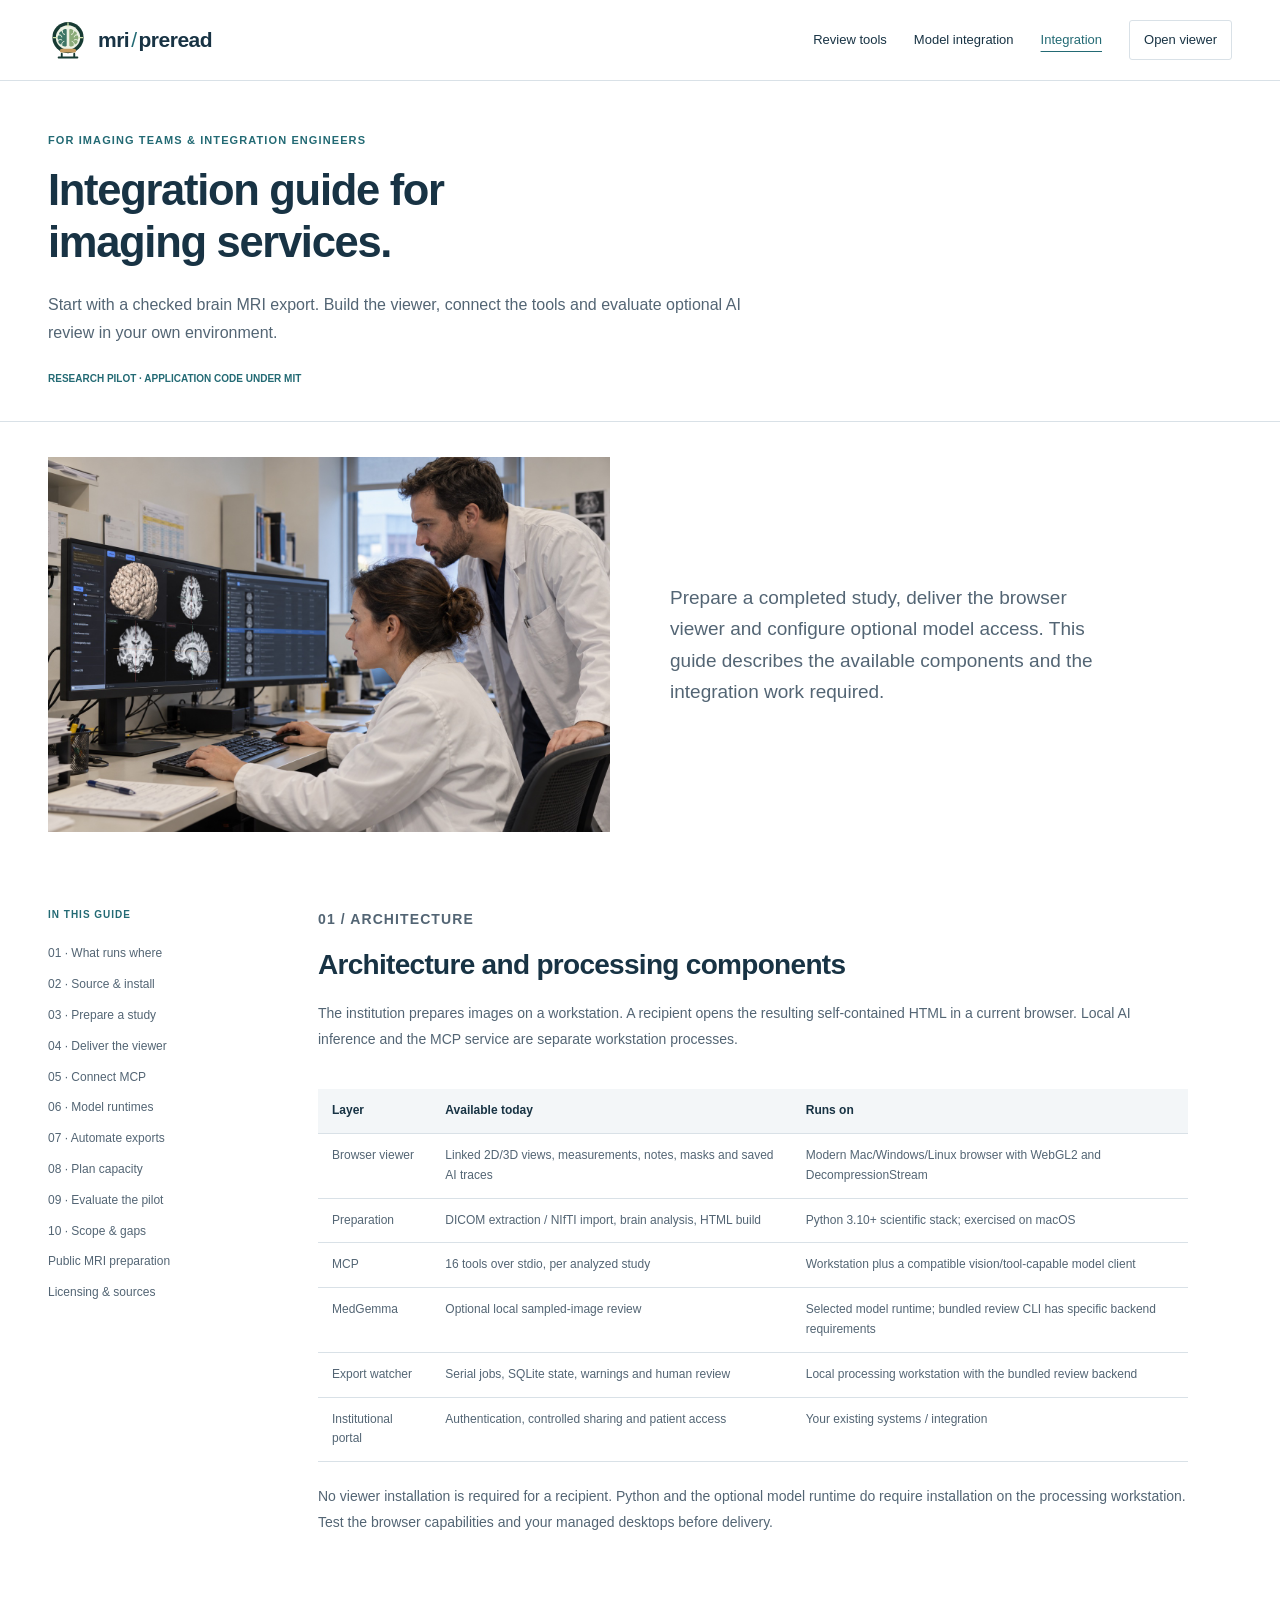
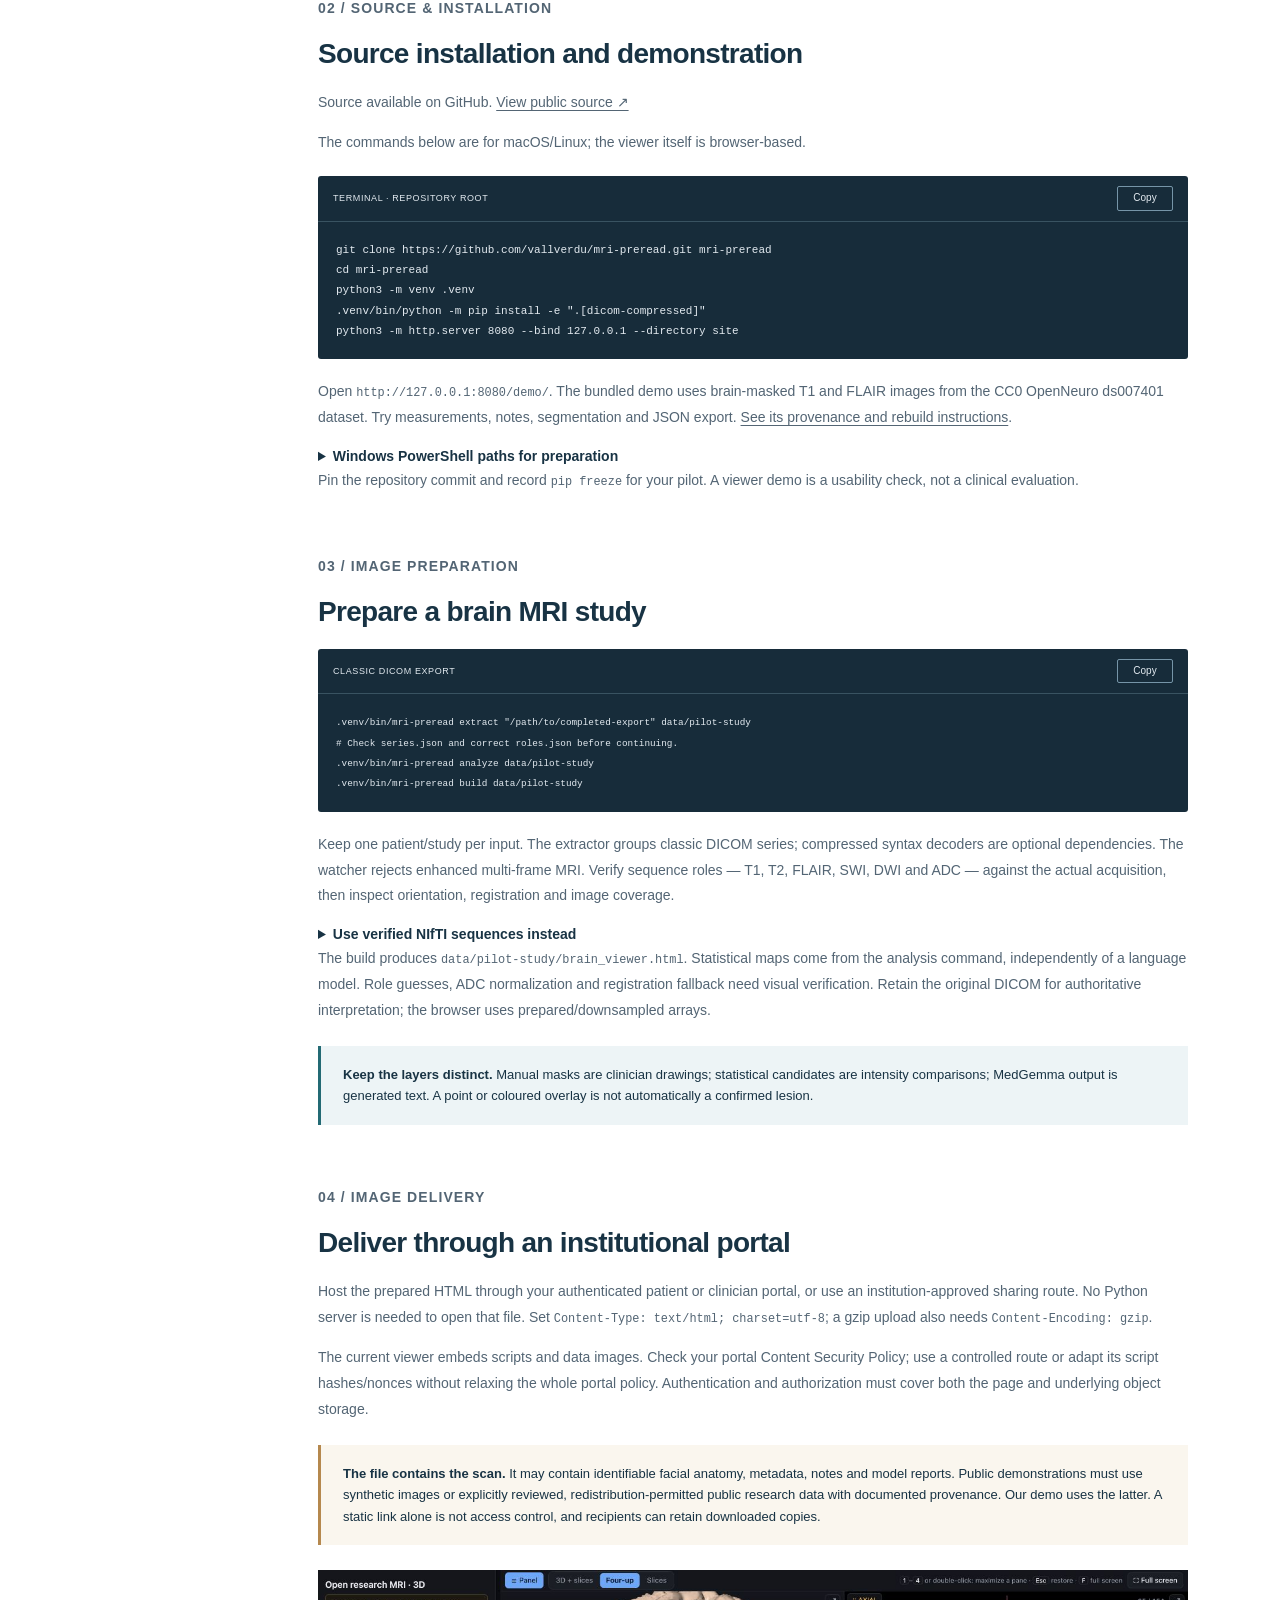
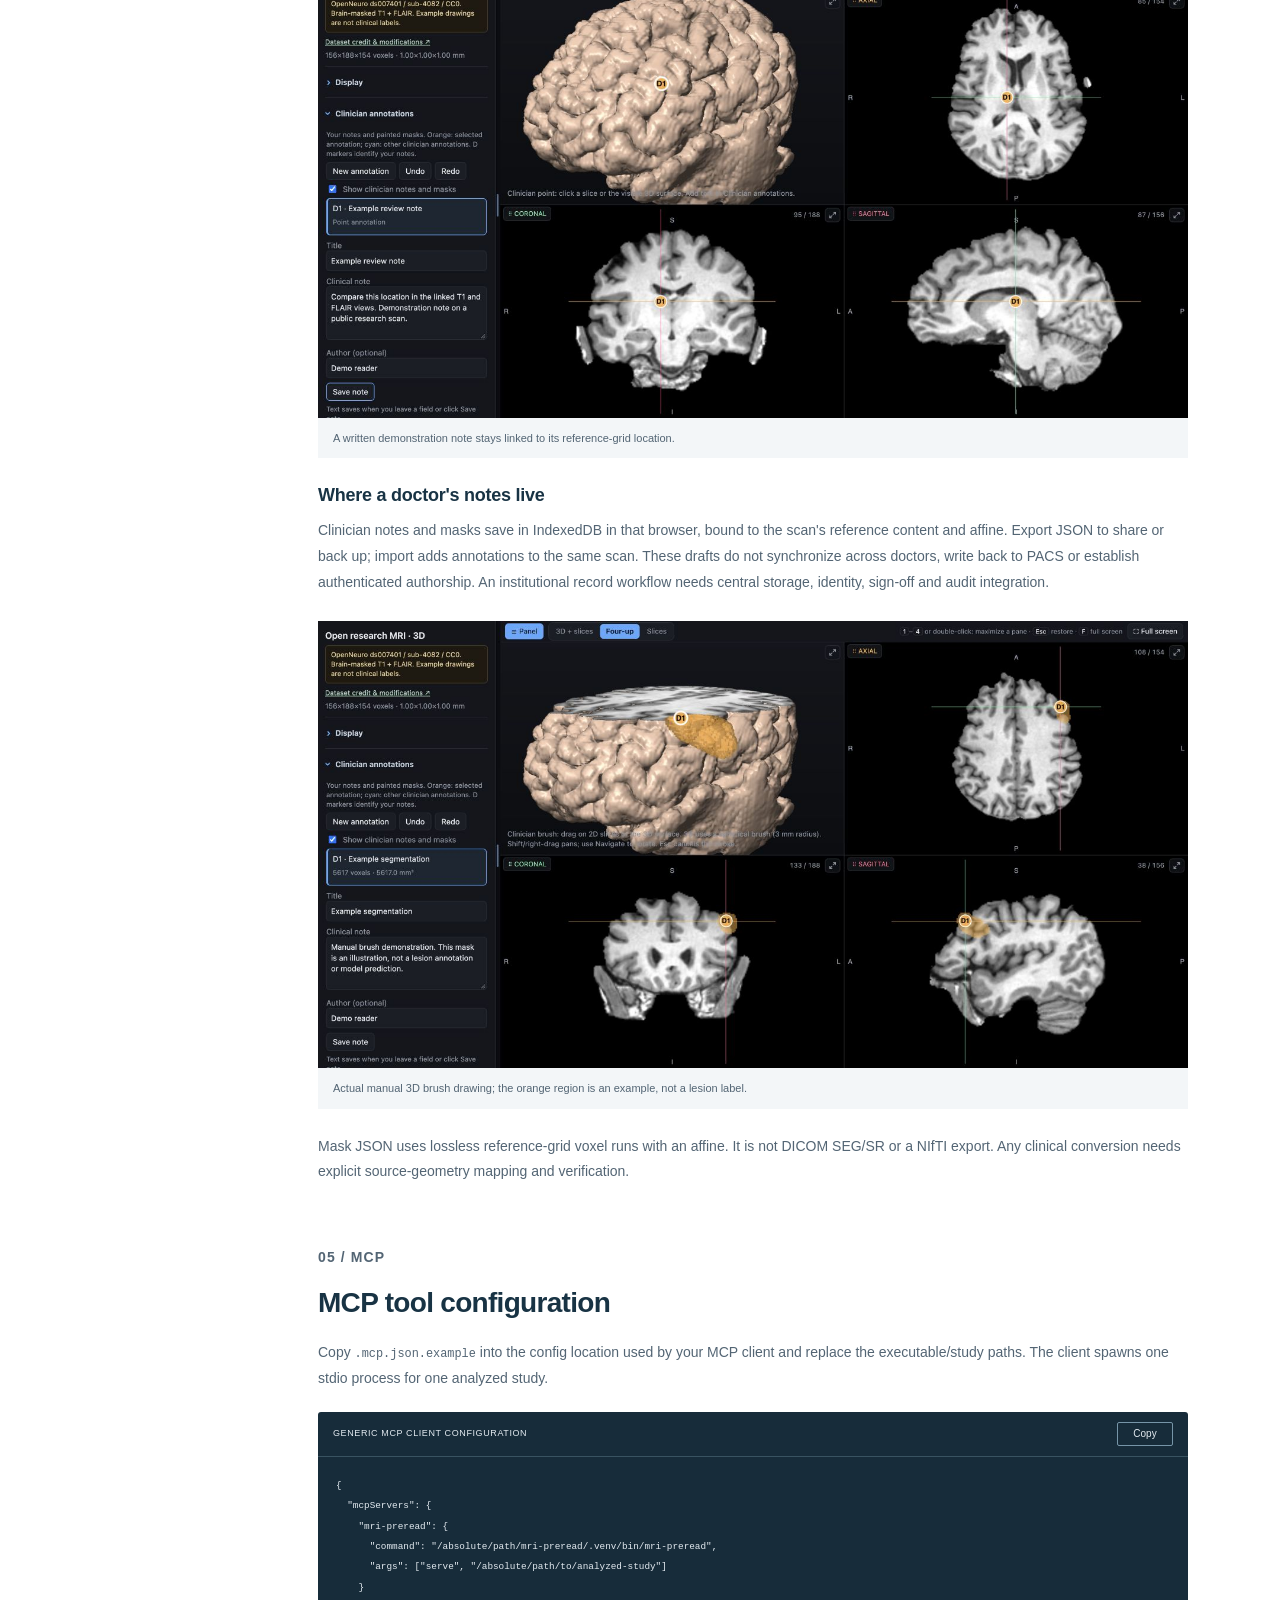
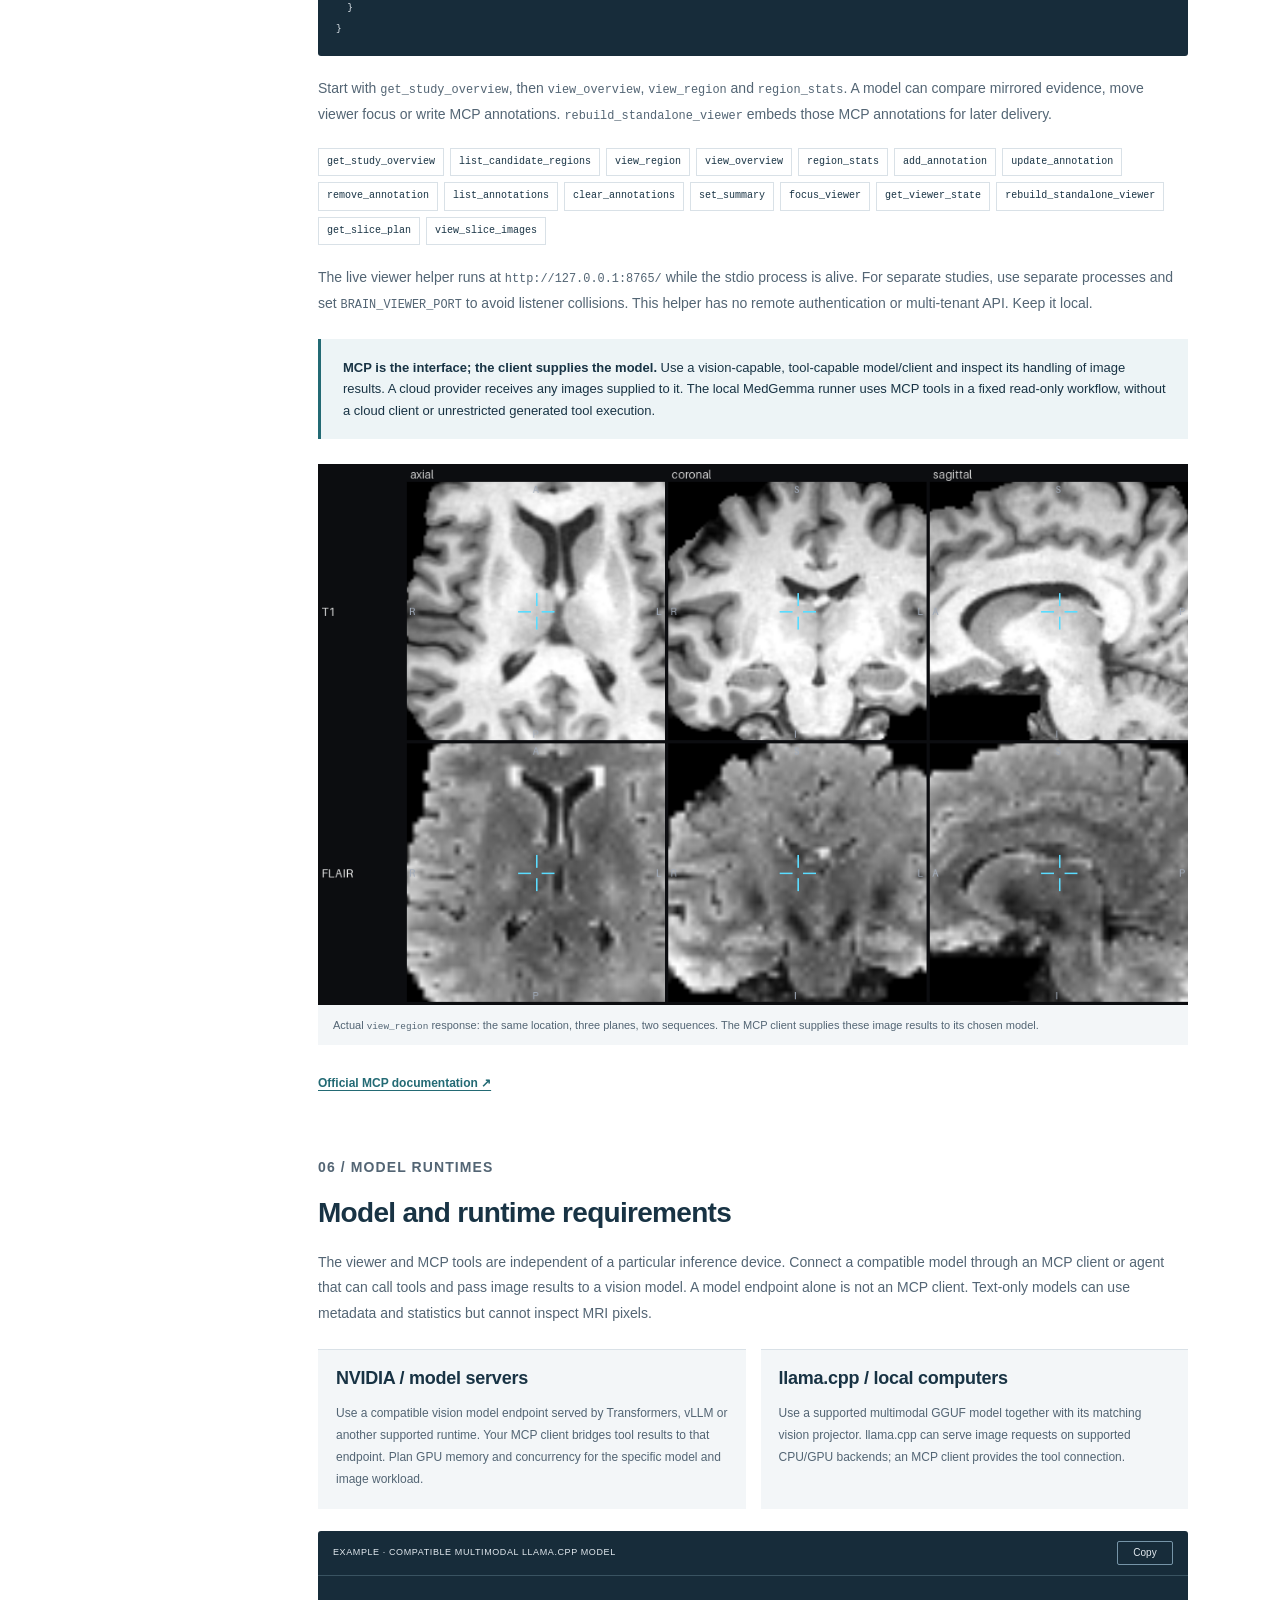
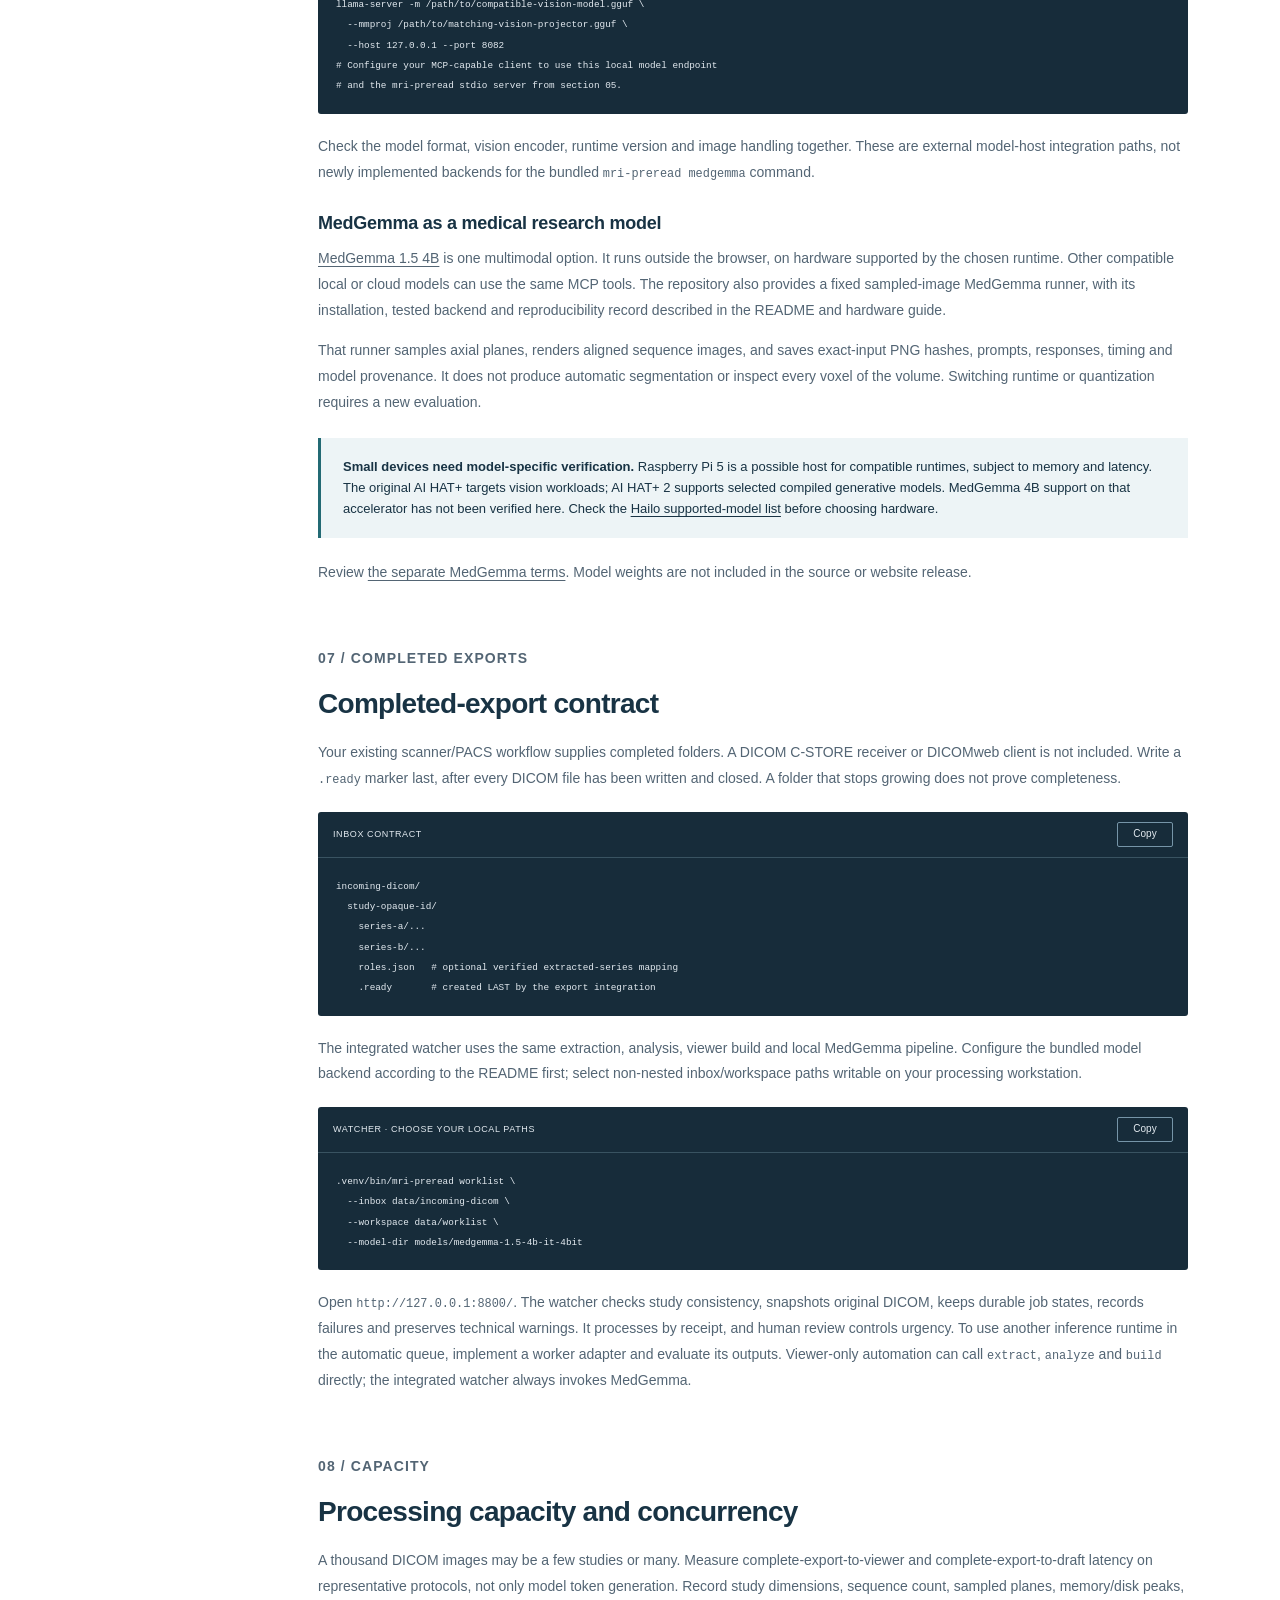
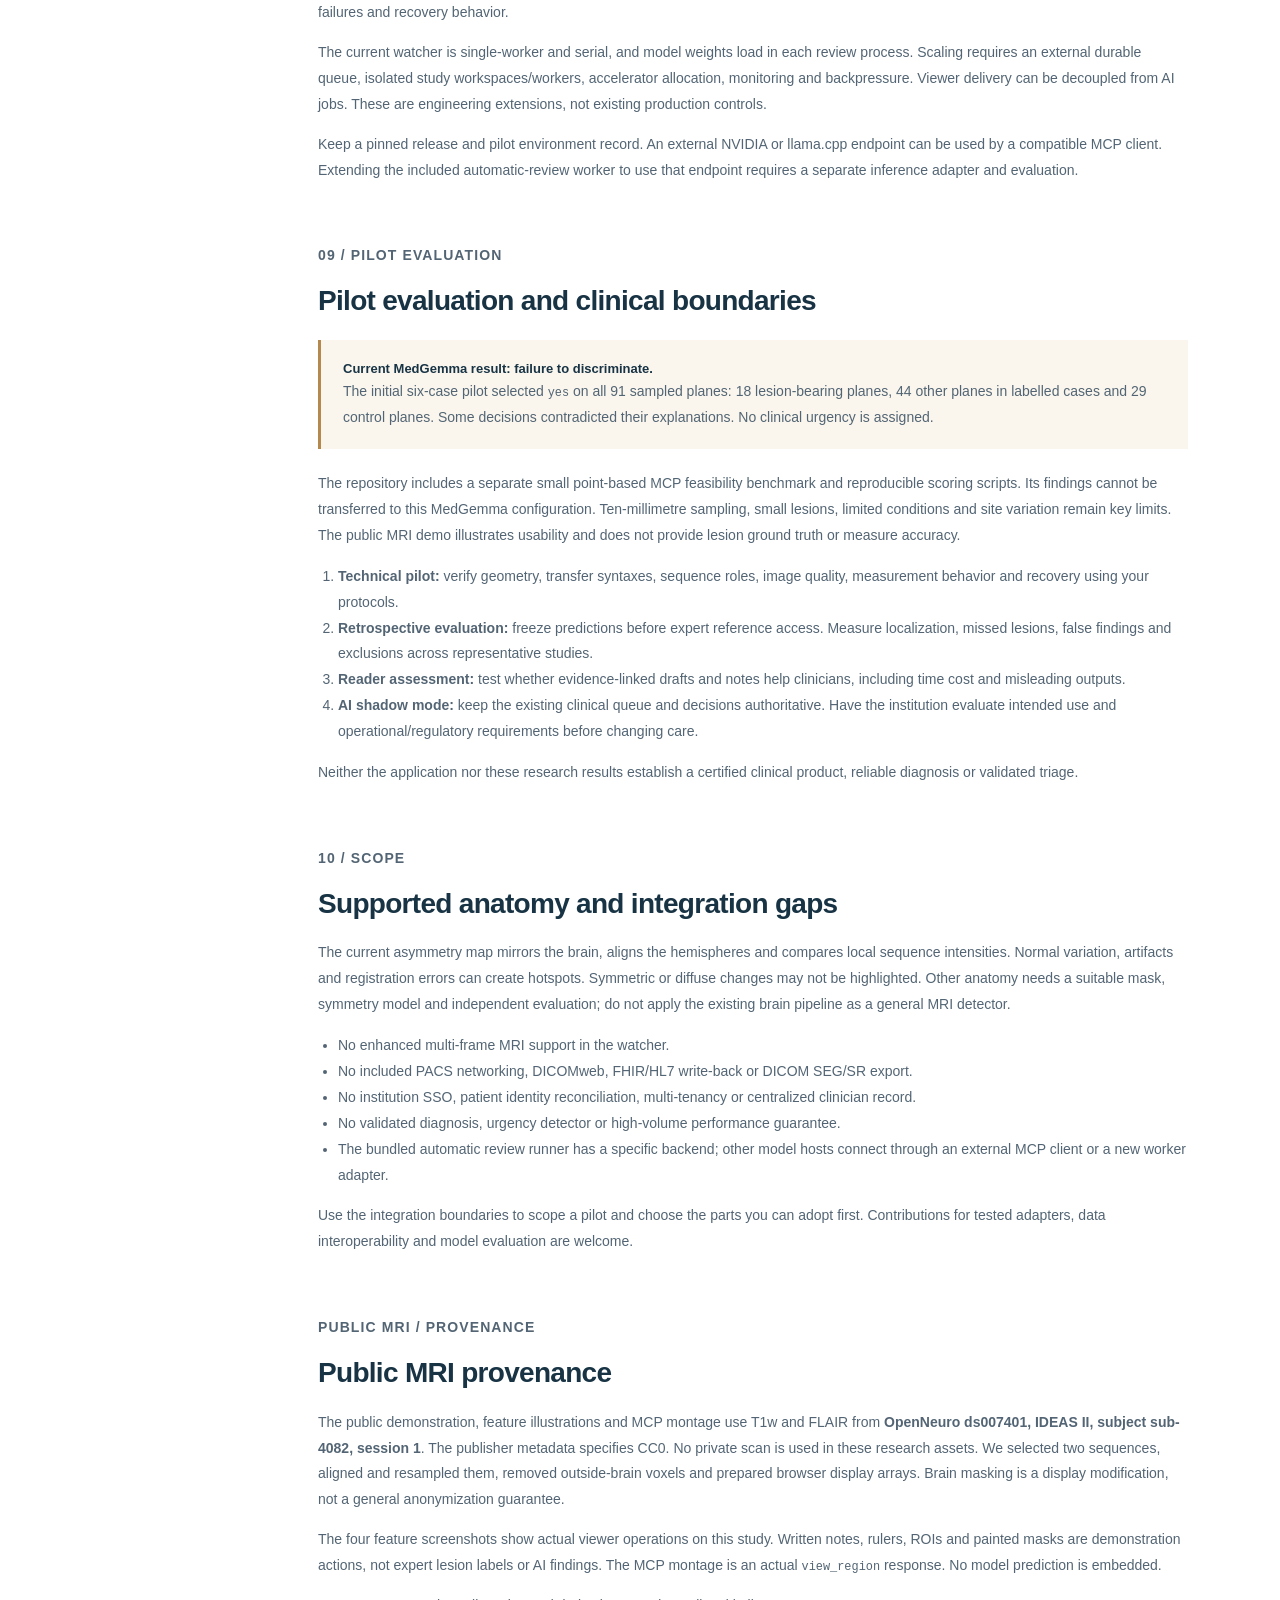
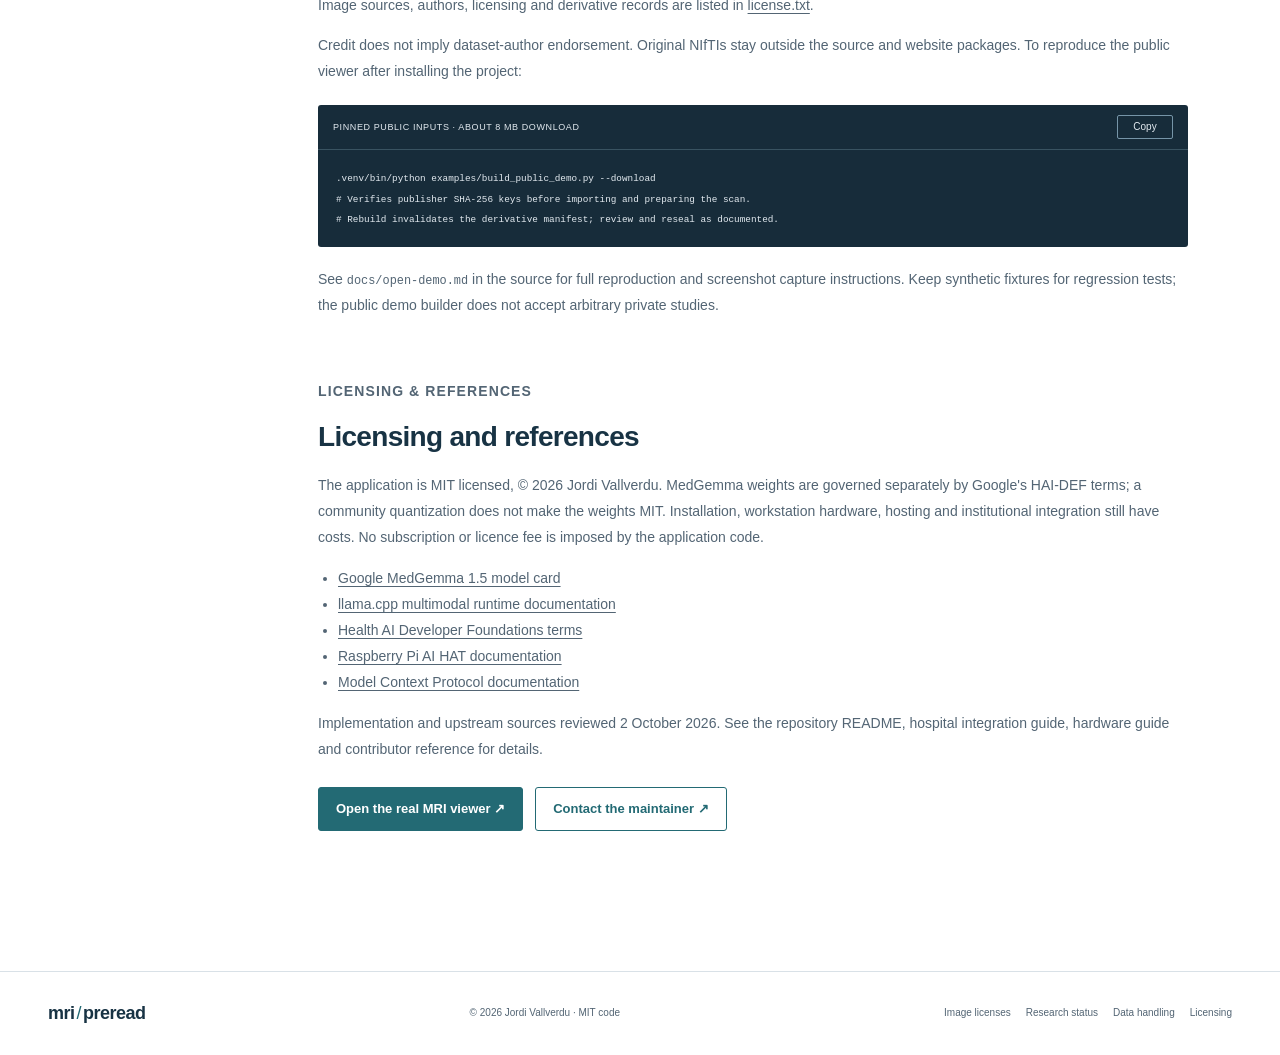
==== commit 1a4061ba: "Show feature close-ups and realistic generated clinical scenes" ====
--- a/site/integrate.html
+++ b/site/integrate.html
@@ -1,7 +1,7 @@
-<!doctype html><html lang="en"><head><meta charset="utf-8"><meta name="viewport" content="width=device-width, initial-scale=1"><meta name="description" content="A practical integration guide for hospitals and imaging clinics: clone, prepare MRI, deliver a browser viewer, configure MCP, run MedGemma locally and automate completed exports."><meta name="theme-color" content="#ffffff"><title>Integration guide · mri-preread</title><link rel="icon" href="assets/icon.svg" type="image/svg+xml"><link rel="stylesheet" href="styles.css?v=volume-header-4"><script src="site-config.js" defer></script><script src="site.js" defer></script></head>
+<!doctype html><html lang="en"><head><meta charset="utf-8"><meta name="viewport" content="width=device-width, initial-scale=1"><meta name="description" content="A practical integration guide for hospitals and imaging clinics: clone, prepare MRI, deliver a browser viewer, configure MCP, run MedGemma locally and automate completed exports."><meta name="theme-color" content="#ffffff"><title>Integration guide · mri-preread</title><link rel="icon" href="assets/icon.svg" type="image/svg+xml"><link rel="stylesheet" href="styles.css?v=feature-details-1"><script src="site-config.js" defer></script><script src="site.js" defer></script></head>
 <body><a class="skip" href="#main">Skip to content</a><header class="header"><a class="brand" href="index.html"><img src="assets/icon.svg" alt="" width="40" height="40">mri<span>/</span>preread</a><nav aria-label="Main navigation"><a href="index.html#workspace">Review tools</a><a href="index.html#ai">Model integration</a><a href="integrate.html" aria-current="page">Integration</a><a class="nav-cta" href="demo/index.html#panel=1">Open viewer</a></nav></header>
 <main id="main"><div class="guide-hero wrap"><p class="eyebrow">FOR IMAGING TEAMS &amp; INTEGRATION ENGINEERS</p><h1>Integration guide for<br>imaging services.</h1><p class="lead">Start with a checked brain MRI export. Build the viewer, connect the tools and evaluate optional AI review in your own environment.</p><span class="tag">RESEARCH PILOT · APPLICATION CODE UNDER MIT</span></div>
-<div class="wrap guide-photo"><figure><img src="assets/clinical-review.jpg" alt="Illustrative photograph of two clinicians discussing medical images at a workstation" width="1600" height="1067" loading="lazy" decoding="async"></figure><p>Prepare a completed study, deliver the browser viewer and configure optional model access. This guide describes the available components and the integration work required.</p></div>
+<div class="wrap guide-photo"><figure><img src="assets/clinical-review.jpg?v=ai-clinical-1" alt="AI-generated illustration of two doctors discussing MRI images in the mri-preread viewer at a practical clinic workstation" width="1536" height="1024" loading="lazy" decoding="async"></figure><p>Prepare a completed study, deliver the browser viewer and configure optional model access. This guide describes the available components and the integration work required.</p></div>
 <div class="guide-grid wrap"><nav class="guide-nav" aria-label="Guide contents"><span>IN THIS GUIDE</span><a href="#architecture">01 · What runs where</a><a href="#source">02 · Source &amp; install</a><a href="#prepare">03 · Prepare a study</a><a href="#delivery">04 · Deliver the viewer</a><a href="#mcp">05 · Connect MCP</a><a href="#medgemma">06 · Model runtimes</a><a href="#exports">07 · Automate exports</a><a href="#capacity">08 · Plan capacity</a><a href="#validation">09 · Evaluate the pilot</a><a href="#scope">10 · Scope &amp; gaps</a><a href="#dataset">Public MRI preparation</a><a href="#license">Licensing &amp; sources</a></nav>
 <div class="guide-content">
 <section id="architecture"><p class="eyebrow">01 / ARCHITECTURE</p><h2>Architecture and processing components</h2><p>The institution prepares images on a workstation. A recipient opens the resulting self-contained HTML in a current browser. Local AI inference and the MCP service are separate workstation processes.</p><div class="table-wrap"><table><thead><tr><th>Layer</th><th>Available today</th><th>Runs on</th></tr></thead><tbody><tr><td>Browser viewer</td><td>Linked 2D/3D views, measurements, notes, masks and saved AI traces</td><td>Modern Mac/Windows/Linux browser with WebGL2 and DecompressionStream</td></tr><tr><td>Preparation</td><td>DICOM extraction / NIfTI import, brain analysis, HTML build</td><td>Python 3.10+ scientific stack; exercised on macOS</td></tr><tr><td>MCP</td><td>16 tools over stdio, per analyzed study</td><td>Workstation plus a compatible vision/tool-capable model client</td></tr><tr><td>MedGemma</td><td>Optional local sampled-image review</td><td>Selected model runtime; bundled review CLI has specific backend requirements</td></tr><tr><td>Export watcher</td><td>Serial jobs, SQLite state, warnings and human review</td><td>Local processing workstation with the bundled review backend</td></tr><tr><td>Institutional portal</td><td>Authentication, controlled sharing and patient access</td><td>Your existing systems / integration</td></tr></tbody></table></div><p>No viewer installation is required for a recipient. Python and the optional model runtime do require installation on the processing workstation. Test the browser capabilities and your managed desktops before delivery.</p></section>
--- a/site/styles.css
+++ b/site/styles.css
@@ -82,7 +82,7 @@
 .feature { min-width: 0; border-bottom: 1px solid var(--line); }
 .feature figure { margin: 0; background: #0b0f13; }
 .feature figure > a { display: block; }
-.feature figure img { display: block; width: 100%; height: auto; aspect-ratio: 1470 / 756; object-fit: contain; }
+.feature figure img { display: block; width: 100%; height: auto; aspect-ratio: 8 / 5; object-fit: contain; }
 .feature figcaption { padding: 11px 15px; color: #bbc9d3; font-size: 10px; border-top: 1px solid #293540; }
 .feature-copy { padding: 23px 0 25px; }
 .feature-copy p { color: var(--muted); font-size: 14px; margin-bottom: 12px; }
